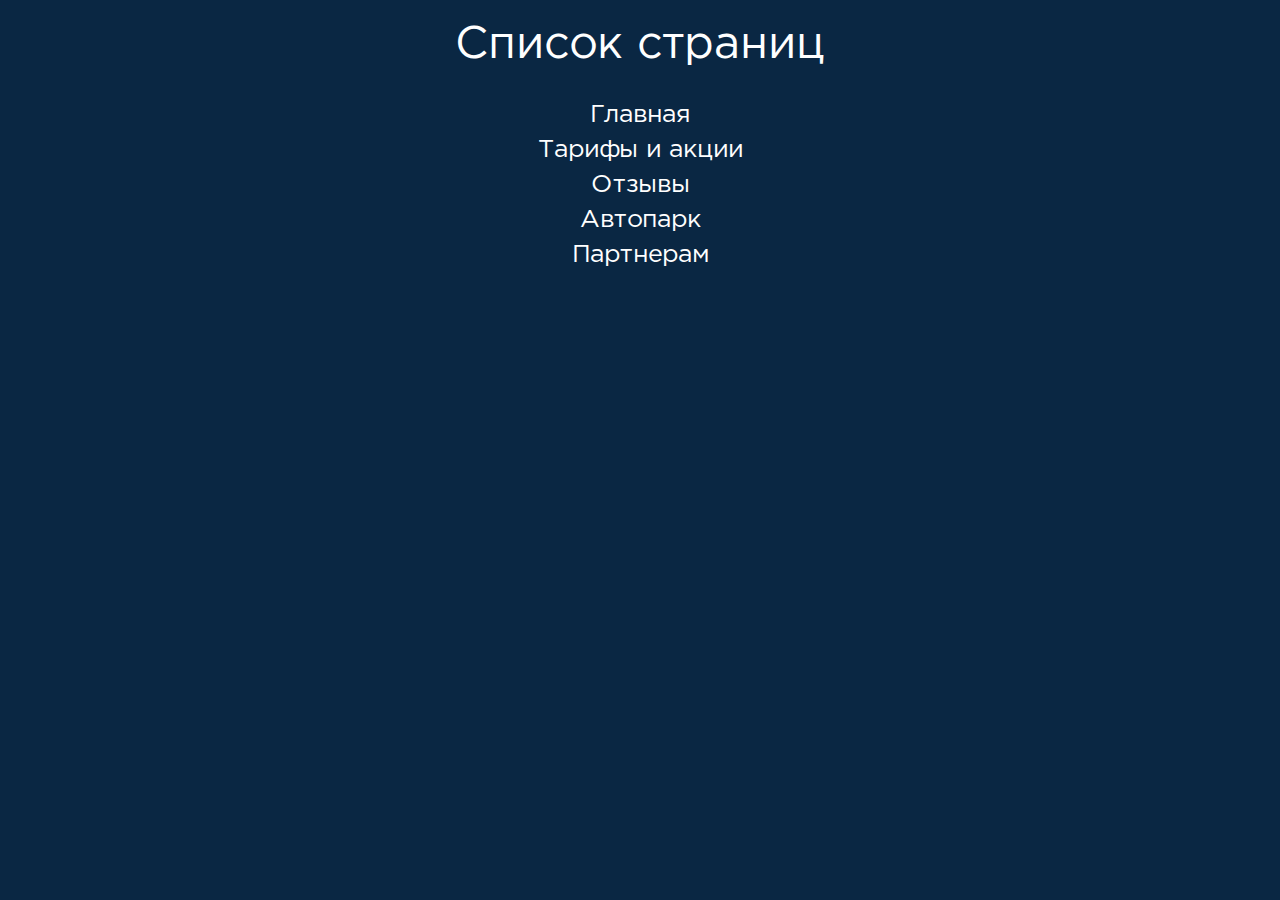
==== docs/index.html @ 55eb8a90 "files" ====
<!DOCTYPE html>
<html lang="ru">
	<head>
		<meta charset="utf-8">
		<meta http-equiv="X-UA-Compatible" content="IE=edge">
		<meta name="viewport" content="width=device-width, initial-scale=1, maximum-scale=1, user-scalable=no">
		<title>Медицинская перевозка №1</title>
		<link rel="apple-touch-icon" href="images/touch/apple-icon-57x57.png" sizes="57x57">
		<link rel="apple-touch-icon" href="images/touch/apple-icon-60x60.png" sizes="60x60">
		<link rel="apple-touch-icon" href="images/touch/apple-icon-72x72.png" sizes="72x72">
		<link rel="apple-touch-icon" href="images/touch/apple-icon-76x76.png" sizes="76x76">
		<link rel="apple-touch-icon" href="images/touch/apple-icon-114x114.png" sizes="114x114">
		<link rel="apple-touch-icon" href="images/touch/apple-icon-120x120.png" sizes="120x120">
		<link rel="apple-touch-icon" href="images/touch/apple-icon-144x144.png" sizes="144x144">
		<link rel="apple-touch-icon" href="images/touch/apple-icon-152x152.png" sizes="152x152">
		<link rel="apple-touch-icon" href="images/touch/apple-icon-180x180.png" sizes="180x180">
		<link rel="icon" href="favicon.ico">
		<link rel="icon" href="images/touch/favicon-16x16.png" sizes="16x16">
		<link rel="icon" href="images/touch/favicon-32x32.png" sizes="32x32">
		<link rel="icon" href="images/touch/favicon-96x96.png" sizes="96x96">
		<link rel="icon" href="images/touch/android-icon-192x192.png" sizes="196x196">
		<link rel="manifest" href="images/touch/manifest.json">
		<link rel="stylesheet" href="css/main.css?v=1594563997694">
	</head>
	<body>
		<div class="list-index">
			<h1 align="center">Список страниц</h1>
			<ul class="list__page">
				<li><a target="_blank" href="home.html" title="Главная">Главная</a></li>
				<li><a target="_blank" href="tarif.html" title="Тарифы и акции">Тарифы и акции</a></li>
				<li><a target="_blank" href="reviews.html" title="Отзывы">Отзывы</a></li>
				<li><a target="_blank" href="car-park.html" title="Автопарк">Автопарк</a></li>
				<li><a target="_blank" href="partners.html" title="Партнерам">Партнерам</a></li>
			</ul>
		</div>
		<script src="js/vendor.js?v=1594563997694"></script>
		<script src="js/main.js?v=1594563997694"></script>
	</body>
</html>
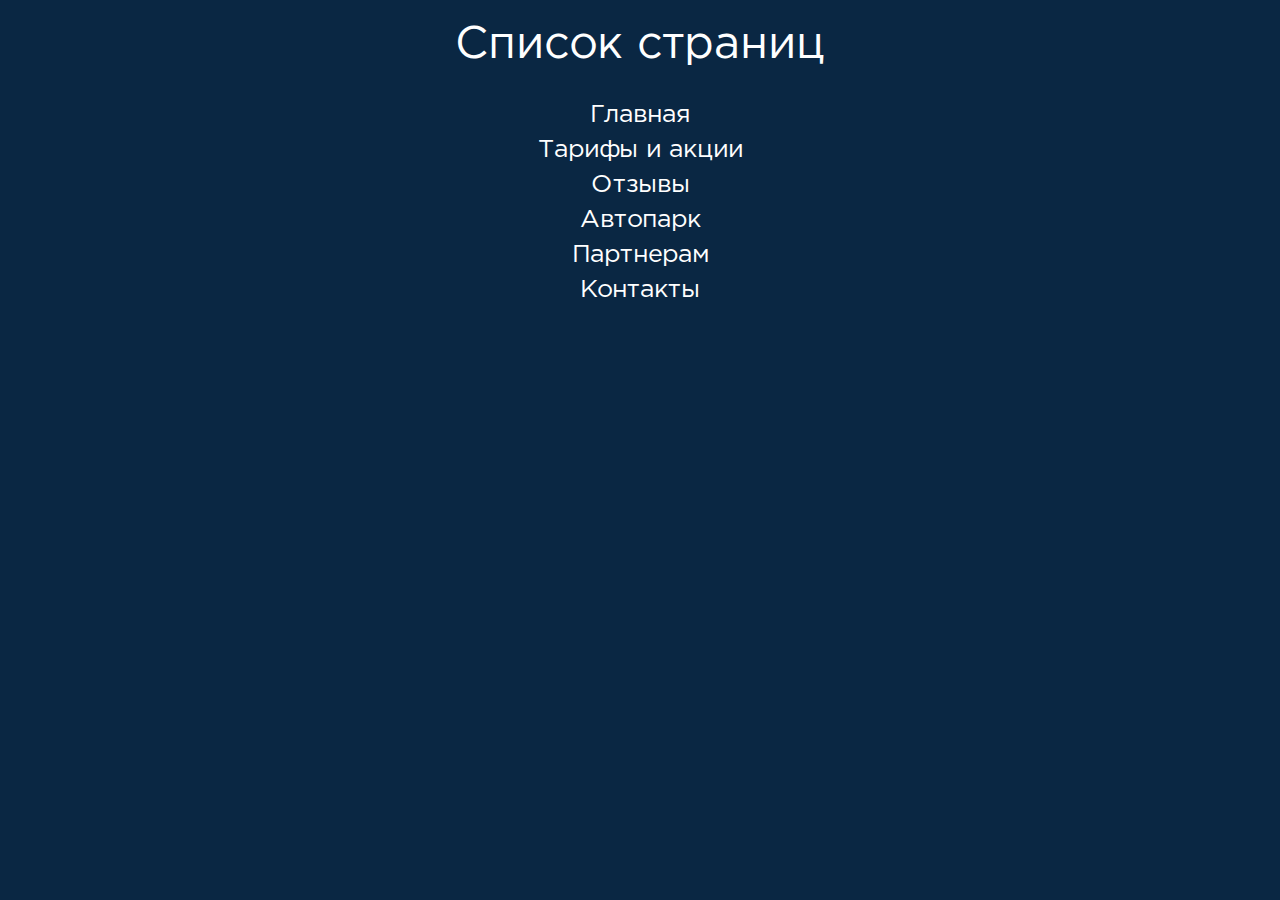
==== commit 8d1f4743: "html" ====
--- a/docs/index.html
+++ b/docs/index.html
@@ -20,7 +20,7 @@
 		<link rel="icon" href="images/touch/favicon-96x96.png" sizes="96x96">
 		<link rel="icon" href="images/touch/android-icon-192x192.png" sizes="196x196">
 		<link rel="manifest" href="images/touch/manifest.json">
-		<link rel="stylesheet" href="css/main.css?v=1594563997694">
+		<link rel="stylesheet" href="css/main.css?v=1594976942669">
 	</head>
 	<body>
 		<div class="list-index">
@@ -31,9 +31,10 @@
 				<li><a target="_blank" href="reviews.html" title="Отзывы">Отзывы</a></li>
 				<li><a target="_blank" href="car-park.html" title="Автопарк">Автопарк</a></li>
 				<li><a target="_blank" href="partners.html" title="Партнерам">Партнерам</a></li>
+				<li><a target="_blank" href="contacts.html" title="Контакты">Контакты</a></li>
 			</ul>
 		</div>
-		<script src="js/vendor.js?v=1594563997694"></script>
-		<script src="js/main.js?v=1594563997694"></script>
+		<script src="js/vendor.js?v=1594976942670"></script>
+		<script src="js/main.js?v=1594976942670"></script>
 	</body>
 </html>--- a/docs/css/main.css
+++ b/docs/css/main.css
@@ -12830,12 +12830,12 @@
     .rb-drop li:first-child {
       border-top: 0; }
 
-.before, .rb-slct::before, .btn-red::before, .btn-red::after, .btn-prev-utp::before, .btn-next-utp::before, .included-cost-box::before, .message-box::before, .review-box::before, .breadcrumb-nav li::before, .label-checkbox::before, .label-checkbox::after {
+.before, .rb-slct::before, .btn-red::before, .btn-red::after, .btn-prev-utp::before, .btn-next-utp::before, .included-cost-box::before, .message-box::before, .review-box::before, .breadcrumb-nav li::before, .label-checkbox::before, .label-checkbox::after, .baloon-phone li a::before, .baloon-email li a::before, .baloon-adress li::before {
   content: "";
   display: block;
   position: absolute; }
 
-.d-block, .rb-select, header, .wrapper, .content-page, .screen-one, .slider-utp, .utp-slide-img, .about-home, .about-home-content, .about-home-video-cover, .equipment-home, .included-cost-home, .included-cost-box, .gallery-home, .cupon-home, .cupon-content, .reviews-home, .triger-home, .triger-box, .medical-transportation-home, .medical-transportation-content, footer, .breadcrumb-container, .tarif-container, .tarif-list, .tarif-calc-container, .calc-box, #map1, .reviews-container, .reviews-video-container, .reviews-book-container, .book-review-content, .book-review-img, .triger-car-container, .triger-car-box, .triger-car-img, .triger-car-title, .partner-container {
+.d-block, .rb-select, header, .wrapper, .content-page, .screen-one, .slider-utp, .utp-slide-img, .about-home, .about-home-content, .about-home-video-cover, .equipment-home, .included-cost-home, .included-cost-box, .gallery-home, .cupon-home, .cupon-content, .reviews-home, .triger-home, .triger-box, .medical-transportation-home, .medical-transportation-content, footer, .breadcrumb-container, .tarif-container, .tarif-list, .tarif-calc-container, .calc-box, #map1, .reviews-container, .reviews-video-container, .reviews-book-container, .book-review-content, .book-review-img, .triger-car-container, .triger-car-box, .triger-car-img, .triger-car-title, .partner-container, .map-container {
   display: block;
   float: left;
   width: 100%; }
@@ -15485,6 +15485,124 @@
     white-space: nowrap; }
 
 /*END partners */
+/*START контакты */
+.map-contacts {
+  height: 1000px;
+  float: left;
+  width: 100%; }
+
+.baloon-content {
+  width: 265px;
+  display: block;
+  margin: 0 auto;
+  overflow: hidden; }
+
+.baloon-title {
+  line-height: 30px;
+  padding-left: 30px;
+  display: block;
+  float: left;
+  width: 100%;
+  margin-bottom: 12px; }
+
+.baloon-sub-title {
+  display: block;
+  float: left;
+  width: 100%;
+  padding-left: 30px;
+  color: #6a747a;
+  white-space: nowrap;
+  font: 15px/15px "GothamPro", sans-serif;
+  margin-bottom: 5px; }
+
+.baloon-phone {
+  display: block;
+  float: left;
+  width: 100%;
+  margin-bottom: 20px; }
+  .baloon-phone li {
+    display: block;
+    float: left;
+    width: 100%;
+    margin-bottom: 4px; }
+    .baloon-phone li:last-child {
+      margin-bottom: 0; }
+    .baloon-phone li a {
+      text-decoration: none !important;
+      padding-left: 30px;
+      position: relative;
+      display: block;
+      color: #325065;
+      font: 22px/22px "GothamPro", sans-serif;
+      white-space: nowrap; }
+      .baloon-phone li a::before {
+        left: 0;
+        top: 0;
+        width: 11px;
+        height: 17px;
+        background: url("../images/sprites/svg/icon-phone.svg") no-repeat; }
+
+.baloon-email {
+  display: block;
+  float: left;
+  width: 100%;
+  margin-top: 6px;
+  margin-bottom: 17px; }
+  .baloon-email li {
+    display: block;
+    float: left;
+    width: 100%;
+    margin-bottom: 4px; }
+    .baloon-email li:last-child {
+      margin-bottom: 0; }
+    .baloon-email li a {
+      text-decoration: underline;
+      padding-left: 30px;
+      position: relative;
+      display: block;
+      color: #be3d46;
+      font: 15px/15px "GothamPro", sans-serif;
+      white-space: nowrap; }
+      .baloon-email li a::before {
+        left: 0;
+        top: 1px;
+        width: 15px;
+        height: 12px;
+        background: url("../images/sprites/svg/icon-email.svg") no-repeat; }
+
+.baloon-adress {
+  display: block;
+  float: left;
+  width: 100%; }
+  .baloon-adress li {
+    display: block;
+    float: left;
+    width: 100%;
+    position: relative;
+    color: #325065;
+    font: 15px/18px "GothamPro", sans-serif;
+    padding-left: 30px; }
+    .baloon-adress li::before {
+      left: 2px;
+      top: 1px;
+      width: 11.2px;
+      height: 15.2px;
+      background: url("../images/sprites/svg/icon-adress.svg") no-repeat; }
+
+.baloon-wrap .si-content-wrapper {
+  padding-top: 104px;
+  padding-bottom: 102px;
+  padding-left: 0;
+  padding-right: 0;
+  width: 472px; }
+
+.baloon-wrap .si-pointer-top {
+  display: none !important; }
+
+.baloon-wrap .si-content {
+  max-width: 100% !important; }
+
+/*END контакты */
 .is-device-mobile .btn-red:active, .is-device-tablet .btn-red:active {
   -webkit-box-shadow: 0 11px 40px 0 rgba(179, 103, 108, 0.3), inset 0 -3px 0 0 rgba(0, 0, 0, 0.25);
      -moz-box-shadow: 0 11px 40px 0 rgba(179, 103, 108, 0.3), inset 0 -3px 0 0 rgba(0, 0, 0, 0.25);
@@ -16161,7 +16279,57 @@
   .partner-container .page-title {
     margin-bottom: 20px; }
   .medical-transportation-content p br {
-    display: none; } }
+    display: none; }
+  .baloon-wrap {
+    margin-left: 0 !important; }
+    .baloon-wrap .si-content-wrapper {
+      padding-top: 32px;
+      padding-bottom: 32px;
+      padding-left: 0;
+      padding-right: 0;
+      width: 320px;
+      -webkit-border-radius: 160px !important;
+         -moz-border-radius: 160px !important;
+              border-radius: 160px !important; }
+    .baloon-wrap .si-pointer-top {
+      display: none !important; }
+    .baloon-wrap .si-content {
+      max-width: 100% !important; }
+  .baloon-phone li a, .baloon-email li a, .baloon-adress li {
+    font-size: 12px; }
+  .baloon-sub-title {
+    font-size: 14px;
+    padding-left: 20px; }
+  .baloon-phone {
+    margin-bottom: 5px; }
+  .baloon-email {
+    margin-bottom: 10px; }
+  .baloon-phone li a {
+    padding-left: 20px; }
+  .baloon-phone li a::before {
+    width: 9px;
+    height: 15px;
+    top: 3px;
+    -webkit-background-size: cover;
+       -moz-background-size: cover;
+            background-size: cover; }
+  .baloon-title {
+    padding-left: 20px; }
+  .baloon-email li a {
+    padding-left: 20px; }
+  .baloon-email li a::before {
+    width: 13px;
+    height: 10px;
+    top: 3px;
+    -webkit-background-size: cover;
+       -moz-background-size: cover;
+            background-size: cover; }
+  .baloon-adress li {
+    padding-left: 20px; }
+  .baloon-content {
+    width: 200px; }
+  .baloon-title {
+    margin-bottom: 8px; } }
 
 /* END 767px */
 /* START 479px */
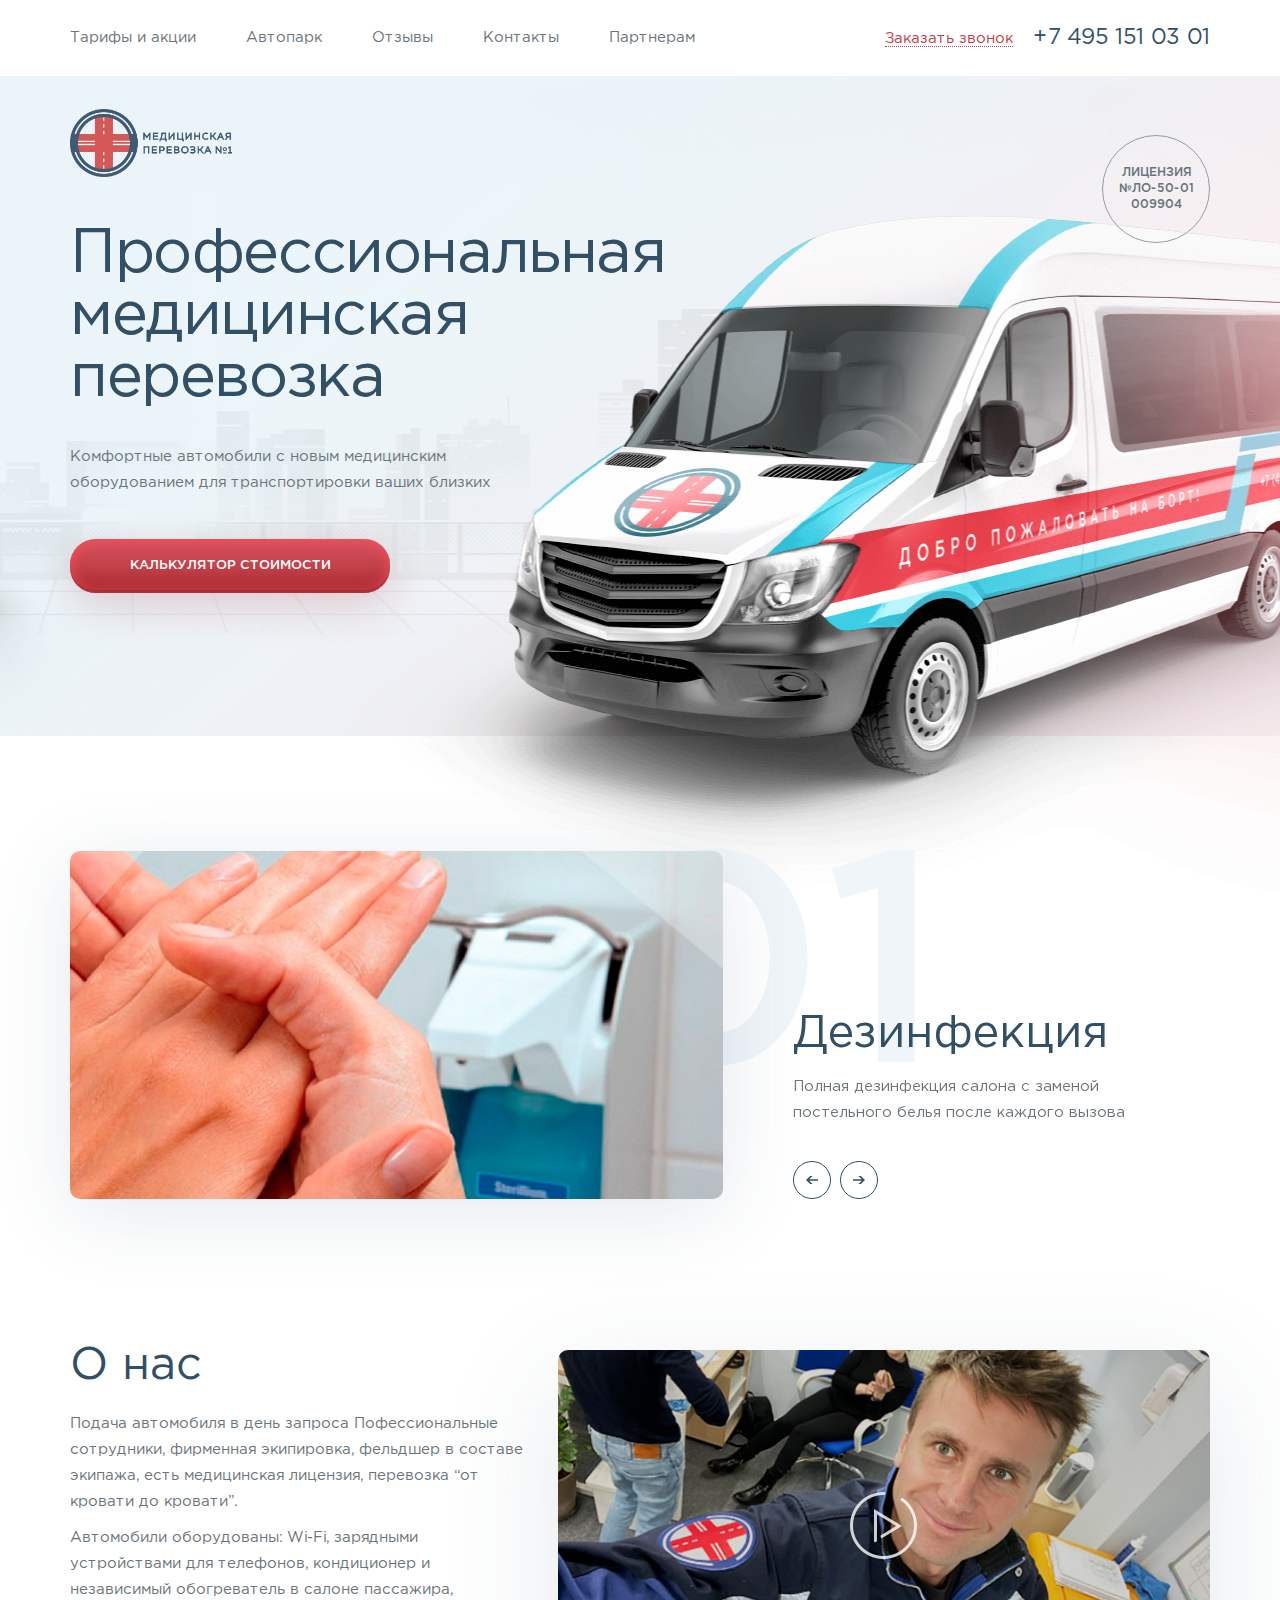
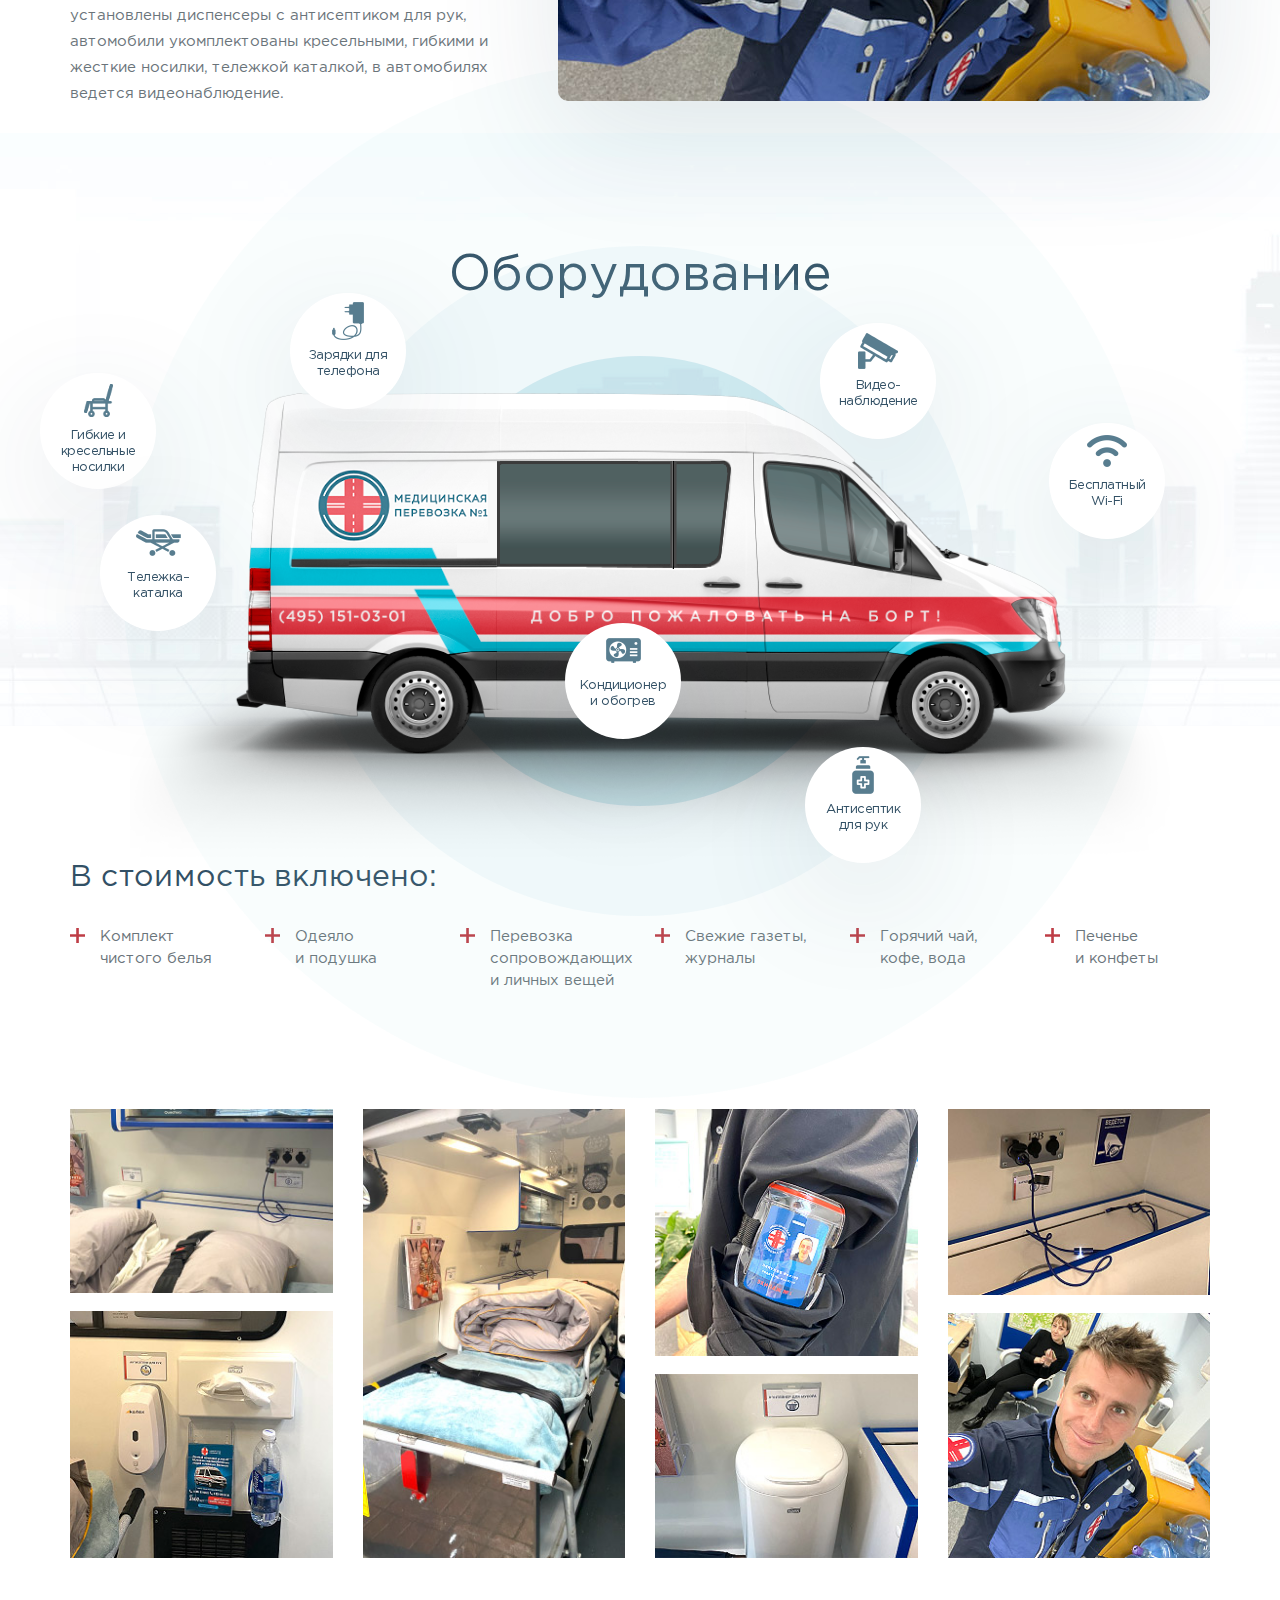
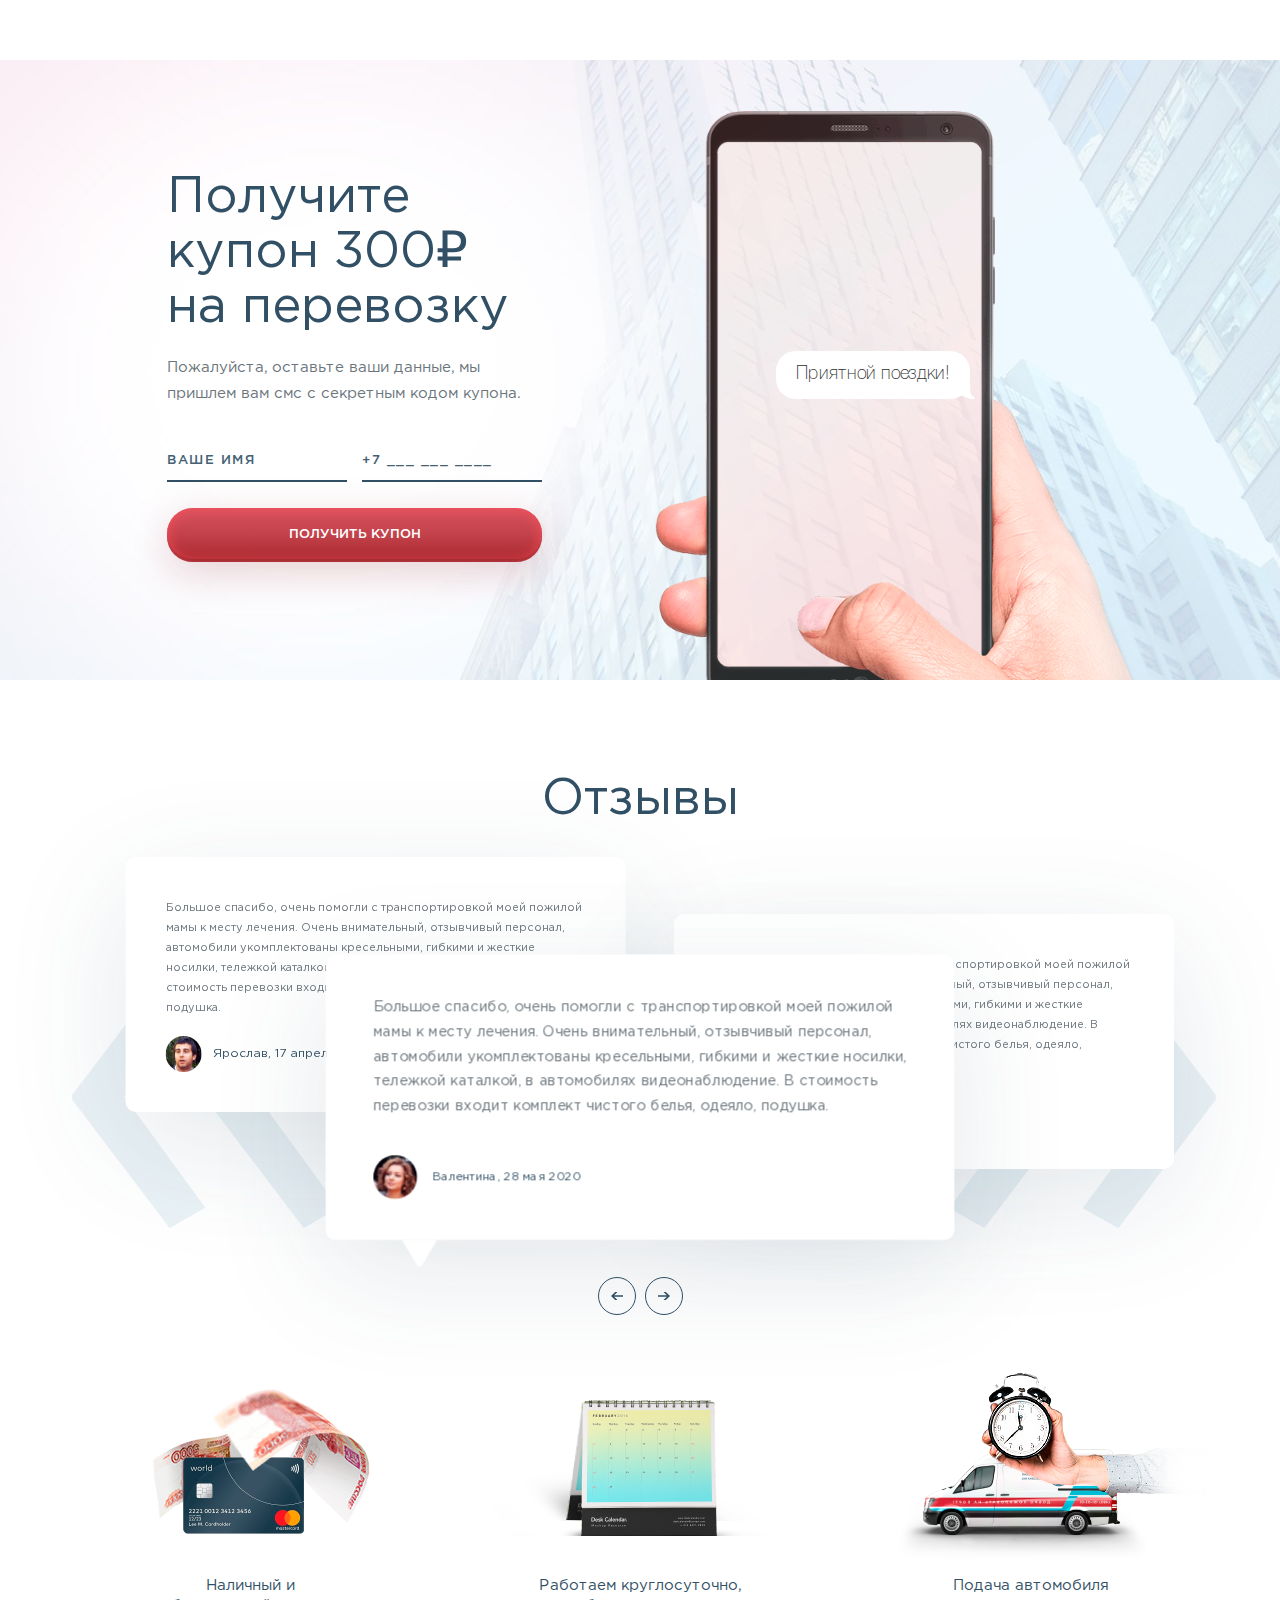
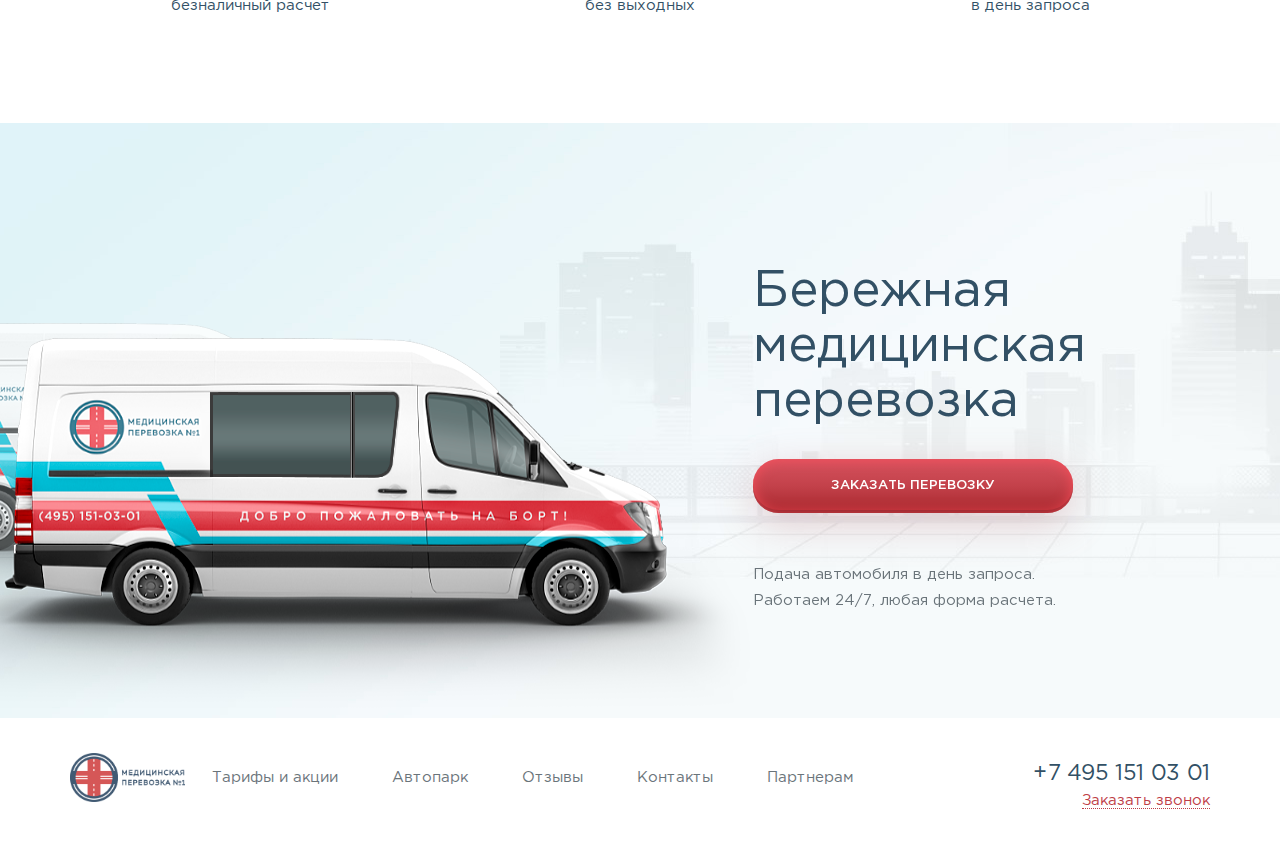
==== commit 2dc4b0e6: "files" ====
--- a/docs/index.html
+++ b/docs/index.html
@@ -20,21 +20,516 @@
 		<link rel="icon" href="images/touch/favicon-96x96.png" sizes="96x96">
 		<link rel="icon" href="images/touch/android-icon-192x192.png" sizes="196x196">
 		<link rel="manifest" href="images/touch/manifest.json">
-		<link rel="stylesheet" href="css/main.css?v=1594976942669">
+		<link rel="stylesheet" href="css/main.css?v=1598191814211">
 	</head>
 	<body>
-		<div class="list-index">
-			<h1 align="center">Список страниц</h1>
-			<ul class="list__page">
-				<li><a target="_blank" href="home.html" title="Главная">Главная</a></li>
-				<li><a target="_blank" href="tarif.html" title="Тарифы и акции">Тарифы и акции</a></li>
-				<li><a target="_blank" href="reviews.html" title="Отзывы">Отзывы</a></li>
-				<li><a target="_blank" href="car-park.html" title="Автопарк">Автопарк</a></li>
-				<li><a target="_blank" href="partners.html" title="Партнерам">Партнерам</a></li>
-				<li><a target="_blank" href="contacts.html" title="Контакты">Контакты</a></li>
-			</ul>
-		</div>
-		<script src="js/vendor.js?v=1594976942670"></script>
-		<script src="js/main.js?v=1594976942670"></script>
+		<header>
+			<div class="container">
+				<div class="row">
+					<div class="xs-visible">
+						<div class="navbar-toggle navbar-toggle-js"><i></i><i></i><i></i></div>
+					</div>
+					<div class="col-lg-8 col-sm-8 header-navbar">
+						<div class="btn-close-nav nav-close-js xs-visible"><i></i><i></i></div>
+						<nav class="uk-navbar-container main-nav">
+							<div class="uk-navbar-left">
+								<ul class="uk-navbar-nav">
+									<li><a href="tarif.html"> <span>Тарифы и акции</span></a></li>
+									<li><a href="car-park.html"> <span>Автопарк</span></a></li>
+									<li><a href="reviews.html"> <span>Отзывы</span></a></li>
+									<li><a href="contacts.html"> <span>Контакты</span></a></li>
+									<li><a href="partners.html"> <span>Партнерам</span></a></li>
+								</ul>
+							</div><span class="head-right-call xs-visible"><a class="btn-request-call" href="#" uk-toggle="target: #modal-call-back">Заказать звонок</a></span>
+						</nav>
+					</div>
+					<div class="col-lg-4 col-sm-4 col-xs-8 header-col-right">
+						<div class="uk-flex-inline uk-flex-right head-right-box"><span class="head-right-call xs-hidden"><a class="btn-request-call" href="#" uk-toggle="target: #modal-call-back">Заказать звонок</a></span><a class="head-link-phone" href="tel:+74951510301">+7 495 151 03 01</a></div>
+					</div>
+				</div>
+			</div>
+		</header>
+		<div class="wrapper">
+			<section class="content-page">
+				<div class="screen-one">
+					<div class="container">
+						<div class="row">
+							<div class="col-lg-7 col-sm-8 col-xs-12">
+								<div class="screen-one-content">
+									<div class="logo"><a href="index.html"><img class="img-responsive" src="images/logo.png" alt="logo"></a></div>
+									<div class="clear"></div>
+									<h1 class="title-screen-one">Профессиональная медицинская перевозка</h1>
+									<p>Комфортные автомобили с новым медицинским <br> оборудованием для транспортировки ваших близких</p>
+									<div class="clear"></div><a class="btn btn-red w-320" href="tarif.html#calc"><span>калькулятор стоимости</span></a>
+								</div>
+							</div>
+							<div class="col-lg-5 col-sm-4 license-col">
+								<div class="license-box"> <span>Лицензия №ЛО-50-01 009904</span></div>
+							</div>
+						</div>
+					</div>
+				</div>
+				<div class="slider-utp">
+					<div class="uk-position-relative uk-visible-toggle uk-light" tabindex="-1" uk-slideshow="max-height: 510">
+						<ul class="uk-slideshow-items">
+							<li>
+								<div class="container container-utp">
+									<div class="row">
+										<div class="col-lg-7 col-sm-6 col-xs-12">
+											<div class="utp-slide-img"><img class="img-responsive" src="images/utp/utp1.jpg" alt="#"></div>
+										</div>
+										<div class="col-lg-5 col-sm-6 col-xs-12">
+											<div class="utp-slide-content">
+												<div class="utp-slide-num">01</div>
+												<div class="utp-slide-title">Дезинфекция</div>
+												<p>Полная дезинфекция салона с заменой <br> постельного белья после каждого вызова</p><a class="uk-position-center-left btn-prev-utp" href="#" uk-slidenav-previous="" uk-slideshow-item="previous"></a><a class="uk-position-center-right btn-next-utp" href="#" uk-slidenav-next="" uk-slideshow-item="next"></a>
+											</div>
+										</div>
+									</div>
+								</div>
+							</li>
+							<li>
+								<div class="container container-utp">
+									<div class="row">
+										<div class="col-lg-7 col-sm-6 col-xs-12">
+											<div class="utp-slide-img"><img class="img-responsive" src="images/utp/utp2.jpg" alt="#"></div>
+										</div>
+										<div class="col-lg-5 col-sm-6 col-xs-12">
+											<div class="utp-slide-content">
+												<div class="utp-slide-num">02</div>
+												<div class="utp-slide-title">Новые авто</div>
+												<p>Новые комфортные автомобили от <br> крупнейшего европейского производителя</p><a class="uk-position-center-left btn-prev-utp" href="#" uk-slidenav-previous="" uk-slideshow-item="previous"></a><a class="uk-position-center-right btn-next-utp" href="#" uk-slidenav-next="" uk-slideshow-item="next"></a>
+											</div>
+										</div>
+									</div>
+								</div>
+							</li>
+							<li>
+								<div class="container container-utp">
+									<div class="row">
+										<div class="col-lg-7 col-sm-6 col-xs-12">
+											<div class="utp-slide-img"><img class="img-responsive" src="images/utp/utp3.jpg" alt="#"></div>
+										</div>
+										<div class="col-lg-5 col-sm-6 col-xs-12">
+											<div class="utp-slide-content">
+												<div class="utp-slide-num">03</div>
+												<div class="utp-slide-title">Фельдшер</div>
+												<p>Команда профессионалов с фельдшером <br>	в составе экипажа</p><a class="uk-position-center-left btn-prev-utp" href="#" uk-slidenav-previous="" uk-slideshow-item="previous"></a><a class="uk-position-center-right btn-next-utp" href="#" uk-slidenav-next="" uk-slideshow-item="next"></a>
+											</div>
+										</div>
+									</div>
+								</div>
+							</li>
+							<li>
+								<div class="container container-utp">
+									<div class="row">
+										<div class="col-lg-7 col-sm-6 col-xs-12">
+											<div class="utp-slide-img"><img class="img-responsive" src="images/utp/utp4.jpg" alt="#"></div>
+										</div>
+										<div class="col-lg-5 col-sm-6 col-xs-12">
+											<div class="utp-slide-content">
+												<div class="utp-slide-num">04</div>
+												<div class="utp-slide-title">Спецтранспорт</div>
+												<p>Все автомобили зарегистрированы в ГИБДД как спецтранспорт и соответствуют всем требованиям безопасности</p><a class="uk-position-center-left btn-prev-utp" href="#" uk-slidenav-previous="" uk-slideshow-item="previous"></a><a class="uk-position-center-right btn-next-utp" href="#" uk-slidenav-next="" uk-slideshow-item="next"></a>
+											</div>
+										</div>
+									</div>
+								</div>
+							</li>
+						</ul>
+					</div>
+				</div>
+				<div class="clear"></div>
+				<div class="about-home">
+					<div class="container">
+						<div class="row">
+							<div class="col-lg-5 col-xs-12">
+								<div class="about-home-content">
+									<div class="h1">О нас</div>
+									<p>Подача автомобиля в день запроса Пофессиональные сотрудники, фирменная экипировка, фельдшер в составе экипажа, есть медицинская лицензия, перевозка “от кровати до кровати”.</p>
+									<p>Автомобили оборудованы: Wi-Fi, зарядными устройствами для телефонов, кондиционер и независимый обогреватель в салоне пассажира, установлены диспенсеры с антисептиком для рук, автомобили укомплектованы кресельными, гибкими и жесткие носилки, тележкой каталкой, в автомобилях ведется видеонаблюдение.</p>
+								</div>
+							</div>
+							<div class="col-lg-7 col-xs-12">
+								<div class="about-home-video">
+									<div class="about-home-video-cover"><img class="img-responsive video-cover" src="images/video-cover.jpg" alt="#"><a class="video-link btn-video-play" href="#" data-videoId="c2pz2mlSfXA"></a></div>
+								</div>
+							</div>
+						</div>
+					</div>
+				</div>
+				<div class="clear"></div>
+				<div class="equipment-home">
+					<div class="container">
+						<div class="row">
+							<div class="col-xs-12">
+								<div class="equipment-content">
+									<div class="equipment-loader">
+										<div class="circle"></div>
+										<div class="circle"></div>
+										<div class="circle"></div>
+									</div>
+									<div class="h1 text-center">Оборудование</div>
+									<div class="equipment-img"><img src="images/car.png" alt="#"></div>
+									<div id="scene">
+										<div class="equipment-box eq1 paralax-box" data-depth="0.2"><span class="eq-img"><img src="images/sprites/png/icon-eq1.png" alt="#"></span><span class="eq-text">Гибкие и кресельные носилки</span></div>
+										<div class="equipment-box eq2 paralax-box" data-depth="0.3" data-scalar-y="35"><span class="eq-img"><img src="images/sprites/png/icon-eq2.png" alt="#"></span><span class="eq-text"> Тележка– <br> каталка</span></div>
+										<div class="equipment-box eq3 paralax-box" data-depth="0.4"><span class="eq-img"><img src="images/sprites/png/icon-eq3.png" alt="#"></span><span class="eq-text">Зарядки для телефона</span></div>
+										<div class="equipment-box eq4 paralax-box" data-depth="0.5"><span class="eq-img"><img src="images/sprites/png/icon-eq4.png" alt="#"></span><span class="eq-text">Кондиционер <br> и обогрев</span></div>
+										<div class="equipment-box eq5 paralax-box" data-depth="0.6"><span class="eq-img"><img src="images/sprites/png/icon-eq5.png" alt="#"></span><span class="eq-text">Видео-<br> наблюдение</span></div>
+										<div class="equipment-box eq6 paralax-box" data-depth="0.7"><span class="eq-img"><img src="images/sprites/png/icon-eq6.png" alt="#"></span><span class="eq-text">Антисептик <br> для рук</span></div>
+										<div class="equipment-box eq7 paralax-box" data-depth="0.8"><span class="eq-img"><img src="images/sprites/png/icon-eq7.png" alt="#"></span><span class="eq-text">Бесплатный <br> Wi-Fi</span></div>
+									</div>
+								</div>
+							</div>
+						</div>
+					</div>
+				</div>
+				<div class="clear"></div>
+				<div class="included-cost-home">
+					<div class="container">
+						<div class="row">
+							<div class="col-xs-12">
+								<h2>В стоимость включено:</h2>
+							</div>
+							<div class="col-lg-2 col-sm-4 col-xs-12">
+								<div class="included-cost-box">Комплект чистого белья</div>
+							</div>
+							<div class="col-lg-2 col-sm-4 col-xs-12">
+								<div class="included-cost-box">Одеяло <br> и подушка</div>
+							</div>
+							<div class="col-lg-2 col-sm-4 col-xs-12">
+								<div class="included-cost-box">Перевозка сопровождающих и личных вещей</div>
+							</div>
+							<div class="col-lg-2 col-sm-4 col-xs-12">
+								<div class="included-cost-box">Свежие газеты, журналы</div>
+							</div>
+							<div class="col-lg-2 col-sm-4 col-xs-12">
+								<div class="included-cost-box">Горячий чай, кофе, вода</div>
+							</div>
+							<div class="col-lg-2 col-sm-4 col-xs-12">
+								<div class="included-cost-box">Печенье <br> и конфеты</div>
+							</div>
+						</div>
+					</div>
+				</div>
+				<div class="clear"></div>
+				<div class="gallery-home">
+					<div class="container">
+						<div class="row d-flex flex-wrap" uk-lightbox="animation: scale">
+							<div class="d-flex col-sm-3 col-xs-6">
+								<div class="row d-flex flex-wrap">
+									<div class="col-xs-12 d-flex"><a class="d-flex gallery-link" href="images/gallery/img1.jpg"><img src="images/gallery/img1.jpg" alt="#"></a></div>
+									<div class="col-xs-12 d-flex"><a class="d-flex gallery-link" href="images/gallery/img2.jpg"><img src="images/gallery/img2.jpg" alt="#"></a></div>
+								</div>
+							</div>
+							<div class="d-flex col-sm-3 col-xs-6"><a class="d-flex gallery-link" href="images/gallery/img3.jpg"><img src="images/gallery/img3.jpg" alt="#"></a></div>
+							<div class="d-flex col-sm-3 col-xs-6">
+								<div class="row d-flex flex-wrap">
+									<div class="col-xs-12 d-flex"><a class="d-flex gallery-link" href="images/gallery/img4.jpg"><img src="images/gallery/img4.jpg" alt="#"></a></div>
+									<div class="col-xs-12 d-flex"><a class="d-flex gallery-link" href="images/gallery/img5.jpg"><img src="images/gallery/img5.jpg" alt="#"></a></div>
+								</div>
+							</div>
+							<div class="d-flex col-sm-3 col-xs-6">
+								<div class="row d-flex flex-wrap">
+									<div class="col-xs-12 d-flex"><a class="d-flex gallery-link" href="images/gallery/img6.jpg"><img src="images/gallery/img6.jpg" alt="#"></a></div>
+									<div class="col-xs-12 d-flex"><a class="d-flex gallery-link" href="images/gallery/img7.jpg"><img src="images/gallery/img7.jpg" alt="#"></a></div>
+								</div>
+							</div>
+						</div>
+					</div>
+				</div>
+				<div class="clear"></div>
+				<div class="cupon-home">
+					<div class="container">
+						<div class="row">
+							<div class="col-sm-6 col-xs-12">
+								<div class="cupon-content">
+									<div class="h1">Получите купон 300&#8381; <br> на перевозку</div>
+									<p>Пожалуйста, оставьте ваши данные, мы пришлем вам смс с секретным кодом купона.</p>
+									<form class="uk-grid-small cupon-form" action="#" method="post" uk-grid="">
+										<div class="uk-width-1-2@s">
+											<input class="uk-input" type="text" placeholder="ваше имя">
+										</div>
+										<div class="uk-width-1-2@s">
+											<input class="uk-input" type="tel" placeholder="+7 ___ ___ ____">
+										</div>
+										<div class="uk-width-1-1">
+											<button class="btn btn-red" type="submit"><span>получить купон</span></button>
+										</div>
+									</form>
+								</div>
+							</div>
+							<div class="col-sm-6 xs-hidden">
+								<div class="cupon-phone" uk-scrollspy="cls: uk-animation-slide-bottom; target: .message-box; delay: 300; repeat: true">
+									<div class="message-box mesg1"><span class="message-txt">Ваш купон на скидку<br> 300 руб на медицинскую<br> перевозку: 12345-00</span></div>
+									<div class="clear"></div>
+									<div class="message-box mesg2"><span class="message-txt">Приятной поездки!</span></div>
+								</div>
+							</div>
+						</div>
+					</div>
+				</div>
+				<div class="clear"></div>
+				<div class="reviews-home">
+					<div class="container">
+						<div class="row">
+							<div class="col-lg-12">
+								<div class="h1 text-center">Отзывы</div>
+							</div>
+							<div class="col-lg-12"> 
+								<div class="rev_slider">
+									<div class="rev_slide">
+										<div class="review-box">
+											<div class="review-box-text">
+												<p>Большое спасибо, очень помогли с транспортировкой моей пожилой мамы к месту лечения. Очень внимательный, отзывчивый персонал, автомобили укомплектованы кресельными, гибкими и жесткие носилки, тележкой каталкой, в автомобилях видеонаблюдение. В стоимость перевозки входит комплект чистого белья, одеяло, подушка.</p>
+											</div>
+											<div class="review-author">
+												<div class="review-user-pic"><img class="img-responsive" src="images/user1.jpg" alt="#"></div>
+												<div class="review-user-info">Валентина, 28 мая 2020</div>
+											</div>
+										</div>
+									</div>
+									<div class="rev_slide">
+										<div class="review-box">
+											<div class="review-box-text">
+												<p>Большое спасибо, очень помогли с транспортировкой моей пожилой мамы к месту лечения. Очень внимательный, отзывчивый персонал, автомобили укомплектованы кресельными, гибкими и жесткие носилки, тележкой каталкой, в автомобилях видеонаблюдение. В стоимость перевозки входит комплект чистого белья, одеяло, подушка.</p>
+											</div>
+											<div class="review-author">
+												<div class="review-user-pic"><img class="img-responsive" src="images/user2.jpg" alt="#"></div>
+												<div class="review-user-info">Ярослав, 17 апреля 2020</div>
+											</div>
+										</div>
+									</div>
+									<div class="rev_slide">
+										<div class="review-box">
+											<div class="review-box-text">
+												<p>Большое спасибо, очень помогли с транспортировкой моей пожилой мамы к месту лечения. Очень внимательный, отзывчивый персонал, автомобили укомплектованы кресельными, гибкими и жесткие носилки, тележкой каталкой, в автомобилях видеонаблюдение. В стоимость перевозки входит комплект чистого белья, одеяло, подушка.</p>
+											</div>
+											<div class="review-author">
+												<div class="review-user-pic"><img class="img-responsive" src="images/user1.jpg" alt="#"></div>
+												<div class="review-user-info">Валентина, 28 мая 2020</div>
+											</div>
+										</div>
+									</div>
+									<div class="rev_slide">
+										<div class="review-box">
+											<div class="review-box-text">
+												<p>Большое спасибо, очень помогли с транспортировкой моей пожилой мамы к месту лечения. Очень внимательный, отзывчивый персонал, автомобили укомплектованы кресельными, гибкими и жесткие носилки, тележкой каталкой, в автомобилях видеонаблюдение. В стоимость перевозки входит комплект чистого белья, одеяло, подушка.</p>
+											</div>
+											<div class="review-author">
+												<div class="review-user-pic"><img class="img-responsive" src="images/user2.jpg" alt="#"></div>
+												<div class="review-user-info">Ярослав, 17 апреля 2020</div>
+											</div>
+										</div>
+									</div>
+									<div class="rev_slide">
+										<div class="review-box">
+											<div class="review-box-text">
+												<p>Большое спасибо, очень помогли с транспортировкой моей пожилой мамы к месту лечения. Очень внимательный, отзывчивый персонал, автомобили укомплектованы кресельными, гибкими и жесткие носилки, тележкой каталкой, в автомобилях видеонаблюдение. В стоимость перевозки входит комплект чистого белья, одеяло, подушка.</p>
+											</div>
+											<div class="review-author">
+												<div class="review-user-pic"><img class="img-responsive" src="images/user1.jpg" alt="#"></div>
+												<div class="review-user-info">Валентина, 28 мая 2020</div>
+											</div>
+										</div>
+									</div>
+									<div class="rev_slide">
+										<div class="review-box">
+											<div class="review-box-text">
+												<p>Большое спасибо, очень помогли с транспортировкой моей пожилой мамы к месту лечения. Очень внимательный, отзывчивый персонал, автомобили укомплектованы кресельными, гибкими и жесткие носилки, тележкой каталкой, в автомобилях видеонаблюдение. В стоимость перевозки входит комплект чистого белья, одеяло, подушка.</p>
+											</div>
+											<div class="review-author">
+												<div class="review-user-pic"><img class="img-responsive" src="images/user2.jpg" alt="#"></div>
+												<div class="review-user-info">Ярослав, 17 апреля 2020</div>
+											</div>
+										</div>
+									</div>
+								</div>
+							</div>
+						</div>
+					</div>
+				</div>
+				<div class="clear"></div>
+				<div class="triger-home">
+					<div class="container">
+						<div class="row">
+							<div class="col-sm-4 col-xs-12">
+								<div class="triger-box triger1">
+									<div class="triger-img"><img src="images/triger-1.png" alt="#"></div>
+									<div class="triger-text">Наличный и<br> безналичный расчет</div>
+								</div>
+							</div>
+							<div class="col-sm-4 col-xs-12">
+								<div class="triger-box triger2">
+									<div class="triger-img"><img src="images/triger-2.png" alt="#"></div>
+									<div class="triger-text">Работаем круглосуточно,<br> без выходных</div>
+								</div>
+							</div>
+							<div class="col-sm-4 col-xs-12">
+								<div class="triger-box triger3">
+									<div class="triger-img"><img src="images/triger-3.png" alt="#"></div>
+									<div class="triger-text">Подача автомобиля<br> в день запроса</div>
+								</div>
+							</div>
+						</div>
+					</div>
+				</div>
+				<div class="clear"></div>
+				<div class="medical-transportation-home">
+					<div class="container">
+						<div class="row">
+							<div class="col-lg-7 col-sm-6 xs-hidden">
+								<div id="medicalScene">
+									<div class="medical-img1 paralax-box" data-depth="0.2">
+										<picture>
+											<source media="(max-width: 767px)" type="image/jpg" srcset="images/dote.png"><img src="images/medical-img1.png" alt="#">
+										</picture>
+									</div>
+									<div class="medical-img2 paralax-box" data-depth="0.3">
+										<picture>
+											<source media="(max-width: 767px)" type="image/jpg" srcset="images/dote.png">
+										</picture><img src="images/medical-img2.png" alt="#">
+									</div>
+								</div>
+							</div>
+							<div class="col-lg-5 col-sm-6 col-xs-12">
+								<div class="medical-transportation-content">
+									<div class="h1">Бережная <br> медицинская <br> перевозка</div>
+									<div class="clear"></div><a class="btn btn-red w-320" href="#" uk-toggle="target: #modal-order-transportation"><span>Заказать перевозку</span></a>
+									<div class="clear"></div>
+									<p>Подача автомобиля в день запроса. <br> Работаем 24/7, любая форма расчета.</p>
+								</div>
+							</div>
+						</div>
+					</div>
+				</div>
+			</section>
+			<footer>
+				<div class="container">
+					<div class="row">
+						<div class="col-lg-9 col-sm-8 col-xs-12">
+							<div class="footer-content">
+								<div class="f-logo"><a href="index.html"><img class="img-responsive" src="images/logo.png" alt="#"></a></div>
+								<ul class="f-nav">
+									<li><a href="tarif.html">Тарифы и акции</a></li>
+									<li><a href="car-park.html">Автопарк</a></li>
+									<li><a href="reviews.html">Отзывы</a></li>
+									<li><a href="contacts.html">Контакты</a></li>
+									<li><a href="partners.html">Партнерам</a></li>
+								</ul>
+							</div>
+						</div>
+						<div class="col-lg-3 col-sm-4 col-xs-12">
+							<div class="footer-right-box"><a class="head-link-phone" href="tel:+74951510301">+7 495 151 03 01</a>
+								<div class="clear"></div><span class="head-right-call"><a class="btn-request-call" href="#" uk-toggle="target: #modal-call-back">Заказать звонок</a></span>
+							</div>
+						</div>
+					</div>
+				</div>
+			</footer>
+		</div>
+		<div class="modal-template modal-template-style-one uk-modal" id="modal-call-back" uk-modal="">
+			<div class="uk-modal-dialog uk-modal-body uk-margin-auto-vertical">
+				<button class="uk-modal-close-outside" type="button" uk-close=""></button>
+				<h3 class="uk-modal-title">Обратный <br> звонок</h3>
+				<form class="uk-grid-small modal-form" action="#" method="post" uk-grid="">
+					<div class="uk-width-1-2@s">
+						<input class="uk-input" type="text" placeholder="ваше имя">
+					</div>
+					<div class="uk-width-1-2@s">
+						<input class="uk-input" type="tel" placeholder="+7 ___ ___ ____">
+					</div>
+					<div class="uk-width-1-1">
+						<button class="btn btn-red" type="submit"><span>жду звонка</span></button>
+					</div>
+				</form>
+			</div>
+		</div>
+		<div class="modal-template modal-template-style-one uk-modal" id="modal-order-transportation" uk-modal="">
+			<div class="uk-modal-dialog uk-modal-body uk-margin-auto-vertical">
+				<button class="uk-modal-close-outside" type="button" uk-close=""></button>
+				<h3 class="uk-modal-title">Заказать <br> перевозку</h3>
+				<form class="uk-grid-small modal-form" action="#" method="post" uk-grid="">
+					<div class="uk-width-1-2@s">
+						<input class="uk-input" type="text" placeholder="ваше имя">
+					</div>
+					<div class="uk-width-1-2@s">
+						<input class="uk-input" type="tel" placeholder="+7 ___ ___ ____">
+					</div>
+					<div class="uk-width-1-1">
+						<button class="btn btn-red" type="submit"><span>заказать перевозку</span></button>
+					</div>
+				</form>
+			</div>
+		</div>
+		<div class="modal-template modal-template-style-two uk-modal" id="modal-get-coupon" uk-modal="">
+			<div class="uk-modal-dialog uk-modal-body uk-margin-auto-vertical">
+				<button class="uk-modal-close-outside" type="button" uk-close=""></button>
+				<h3 class="uk-modal-title">Получить <br> купон</h3>
+				<form class="uk-grid-small modal-form" action="#" method="post" uk-grid="">
+					<div class="uk-width-1-2@s">
+						<input class="uk-input" type="text" placeholder="ваше имя">
+					</div>
+					<div class="uk-width-1-2@s">
+						<input class="uk-input" type="tel" placeholder="+7 ___ ___ ____">
+					</div>
+					<div class="uk-width-1-1">
+						<button class="btn btn-red" type="submit"><span>Отправить в виде смс</span></button>
+					</div>
+				</form>
+			</div>
+		</div>
+		<div class="modal-template modal-template-style-two uk-modal" id="modal-request-flyer" uk-modal="">
+			<div class="uk-modal-dialog uk-modal-body uk-margin-auto-vertical">
+				<button class="uk-modal-close-outside" type="button" uk-close=""></button>
+				<h3 class="uk-modal-title">Запросить <br> флаер</h3>
+				<form class="uk-grid-small modal-form" action="#" method="post" uk-grid="">
+					<div class="uk-width-1-2@s">
+						<input class="uk-input" type="text" placeholder="ваше имя">
+					</div>
+					<div class="uk-width-1-2@s">
+						<input class="uk-input" type="tel" placeholder="+7 ___ ___ ____">
+					</div>
+					<div class="uk-width-1-1">
+						<button class="btn btn-red" type="submit"><span>Отправить в виде смс</span></button>
+					</div>
+				</form>
+			</div>
+		</div>
+		<div class="modal-template modal-template-style-three uk-modal" id="modal-give-feedback" uk-modal="">
+			<div class="uk-modal-dialog uk-modal-body uk-margin-auto-vertical">
+				<button class="uk-modal-close-outside" type="button" uk-close=""></button>
+				<h3 class="uk-modal-title">Оставить отзыв</h3>
+				<form class="uk-grid-small modal-form" action="#" method="post" uk-grid="" enctype="multipart/form-data">
+					<div class="uk-width-1-2@s">
+						<input class="uk-input" type="text" placeholder="ваше имя">
+					</div>
+					<div class="uk-width-1-2@s">
+						<input class="uk-input" type="tel" placeholder="+7 ___ ___ ____">
+					</div>
+					<div class="uk-width-1-1">
+						<textarea class="uk-textarea" placeholder="что вам понравилось?"></textarea>
+					</div>
+					<div class="uk-width-1-1">
+						<input class="file-feedback js-inputfile" id="fileFeedback" type="file">
+						<label class="label-feedback" for="fileFeedback"><span>прикрепить рукописный отзыв</span></label>
+						<div class="file-feedback-name"></div>
+					</div>
+					<div class="uk-width-1-1">
+						<button class="btn btn-red" type="button" href="#modal-thank" uk-toggle=""><span>отправить отзыв</span></button>
+					</div>
+				</form>
+			</div>
+		</div>
+		<div class="modal-template modal-template-style-four uk-modal" id="modal-thank" uk-modal="">
+			<div class="uk-modal-dialog uk-modal-body uk-margin-auto-vertical">
+				<button class="uk-modal-close-outside" type="button" uk-close=""></button>
+				<h3 class="uk-modal-title">Спасибо!</h3>
+				<p>скоро свяжемся с вами</p>
+			</div>
+		</div>
+		<script src="js/vendor.js?v=1598191814211"></script>
+		<script src="js/main.js?v=1598191814211"></script>
 	</body>
 </html>--- a/docs/css/main.css
+++ b/docs/css/main.css
@@ -13298,6 +13298,9 @@
     text-align: center; }
 
 /* Start Home styles */
+.wrapper {
+  overflow: hidden; }
+
 .container {
   margin: 0 auto;
   width: 1140px;
@@ -13426,12 +13429,12 @@
     -webkit-box-shadow: inset 0 0 13px rgba(255, 79, 91, 0.86);
        -moz-box-shadow: inset 0 0 13px rgba(255, 79, 91, 0.86);
             box-shadow: inset 0 0 13px rgba(255, 79, 91, 0.86); }
-  .btn-red:active {
+  .btn-red:hover {
     background: #d11522;
     -webkit-box-shadow: 0 0 0 9px rgba(206, 36, 47, 0.34);
        -moz-box-shadow: 0 0 0 9px rgba(206, 36, 47, 0.34);
             box-shadow: 0 0 0 9px rgba(206, 36, 47, 0.34); }
-    .btn-red:active::before, .btn-red:active::after {
+    .btn-red:hover::before, .btn-red:hover::after {
       opacity: 1; }
   .btn-red::before {
     left: -9px;
@@ -13696,51 +13699,91 @@
       margin-top: 30px; } }
 
 @-webkit-keyframes animate-circle {
-  from {
-    -webkit-transform: scale(0);
-    transform: scale(0);
-    opacity: 1; }
+  0% {
+    -webkit-transform: scale(1);
+            transform: scale(1);
+    opacity: .4; }
   to {
-    -webkit-transform: scale(1);
-    transform: scale(1);
+    -webkit-transform: scale(2);
+            transform: scale(2);
     opacity: 0; } }
 
 @-moz-keyframes animate-circle {
-  from {
-    -webkit-transform: scale(0);
-    -moz-transform: scale(0);
-         transform: scale(0);
-    opacity: 1; }
-  to {
-    -webkit-transform: scale(1);
+  0% {
     -moz-transform: scale(1);
          transform: scale(1);
+    opacity: .4; }
+  to {
+    -moz-transform: scale(2);
+         transform: scale(2);
     opacity: 0; } }
 
 @-o-keyframes animate-circle {
-  from {
-    -webkit-transform: scale(0);
-    -o-transform: scale(0);
-       transform: scale(0);
-    opacity: 1; }
-  to {
-    -webkit-transform: scale(1);
+  0% {
     -o-transform: scale(1);
        transform: scale(1);
+    opacity: .4; }
+  to {
+    -o-transform: scale(2);
+       transform: scale(2);
     opacity: 0; } }
 
 @keyframes animate-circle {
-  from {
-    -webkit-transform: scale(0);
-    -moz-transform: scale(0);
-      -o-transform: scale(0);
-         transform: scale(0);
-    opacity: 1; }
+  0% {
+    -webkit-transform: scale(1);
+       -moz-transform: scale(1);
+         -o-transform: scale(1);
+            transform: scale(1);
+    opacity: .4; }
   to {
+    -webkit-transform: scale(2);
+       -moz-transform: scale(2);
+         -o-transform: scale(2);
+            transform: scale(2);
+    opacity: 0; } }
+
+@-webkit-keyframes animate-circle-1 {
+  0% {
     -webkit-transform: scale(1);
+            transform: scale(1);
+    opacity: .5; }
+  to {
+    -webkit-transform: scale(3);
+            transform: scale(3);
+    opacity: 0; } }
+
+@-moz-keyframes animate-circle-1 {
+  0% {
     -moz-transform: scale(1);
-      -o-transform: scale(1);
          transform: scale(1);
+    opacity: .5; }
+  to {
+    -moz-transform: scale(3);
+         transform: scale(3);
+    opacity: 0; } }
+
+@-o-keyframes animate-circle-1 {
+  0% {
+    -o-transform: scale(1);
+       transform: scale(1);
+    opacity: .5; }
+  to {
+    -o-transform: scale(3);
+       transform: scale(3);
+    opacity: 0; } }
+
+@keyframes animate-circle-1 {
+  0% {
+    -webkit-transform: scale(1);
+       -moz-transform: scale(1);
+         -o-transform: scale(1);
+            transform: scale(1);
+    opacity: .5; }
+  to {
+    -webkit-transform: scale(3);
+       -moz-transform: scale(3);
+         -o-transform: scale(3);
+            transform: scale(3);
     opacity: 0; } }
 
 .equipment-loader {
@@ -13764,64 +13807,75 @@
       margin-left: -350px;
       top: -80px; } }
   .equipment-loader > .circle {
-    --duration: 3s;
     position: absolute;
     height: inherit;
     width: inherit;
     -webkit-border-radius: 50%;
        -moz-border-radius: 50%;
             border-radius: 50%; }
-    @media (min-width: 768px) {
-      .equipment-loader > .circle {
-        -webkit-animation: animate-circle var(--duration) cubic-bezier(0.9, 0.24, 0.62, 0.79) infinite;
-           -moz-animation: animate-circle var(--duration) cubic-bezier(0.9, 0.24, 0.62, 0.79) infinite;
-             -o-animation: animate-circle var(--duration) cubic-bezier(0.9, 0.24, 0.62, 0.79) infinite;
-                animation: animate-circle var(--duration) cubic-bezier(0.9, 0.24, 0.62, 0.79) infinite; } }
-    .equipment-loader > .circle:nth-of-type(3) {
-      -webkit-animation-delay: -3s;
-         -moz-animation-delay: -3s;
-           -o-animation-delay: -3s;
-              animation-delay: -3s;
-      background: rgba(160, 213, 226, 0.6); }
-    .equipment-loader > .circle:nth-of-type(2) {
+    .equipment-loader > .circle:nth-child(3) {
+      background: rgba(160, 213, 226, 0.06); }
+      @media (min-width: 768px) {
+        .equipment-loader > .circle:nth-child(3) {
+          -webkit-animation-delay: 1s;
+             -moz-animation-delay: 1s;
+               -o-animation-delay: 1s;
+                  animation-delay: 1s;
+          -webkit-animation: animate-circle 1.5s cubic-bezier(0.9, 0.24, 0.62, 0.79) infinite;
+             -moz-animation: animate-circle 1.5s cubic-bezier(0.9, 0.24, 0.62, 0.79) infinite;
+               -o-animation: animate-circle 1.5s cubic-bezier(0.9, 0.24, 0.62, 0.79) infinite;
+                  animation: animate-circle 1.5s cubic-bezier(0.9, 0.24, 0.62, 0.79) infinite; } }
+    .equipment-loader > .circle:nth-child(2) {
       width: 670px;
       height: 670px;
       background: rgba(160, 213, 226, 0.11);
       top: 50%;
       left: 50%;
-      margin: -335px 0 0 -335px;
-      -webkit-animation-delay: -3s;
-         -moz-animation-delay: -3s;
-           -o-animation-delay: -3s;
-              animation-delay: -3s; }
+      margin: -335px 0 0 -335px; }
+      @media (min-width: 768px) {
+        .equipment-loader > .circle:nth-child(2) {
+          -webkit-animation-delay: .5s;
+             -moz-animation-delay: .5s;
+               -o-animation-delay: .5s;
+                  animation-delay: .5s;
+          -webkit-animation: animate-circle 1.5s cubic-bezier(0.9, 0.24, 0.62, 0.79) infinite;
+             -moz-animation: animate-circle 1.5s cubic-bezier(0.9, 0.24, 0.62, 0.79) infinite;
+               -o-animation: animate-circle 1.5s cubic-bezier(0.9, 0.24, 0.62, 0.79) infinite;
+                  animation: animate-circle 1.5s cubic-bezier(0.9, 0.24, 0.62, 0.79) infinite; } }
       @media (max-width: 1149px) {
-        .equipment-loader > .circle:nth-of-type(2) {
+        .equipment-loader > .circle:nth-child(2) {
           height: 535px;
           width: 535px;
           margin: -267.5px 0 0 -267.5px; } }
       @media (max-width: 1023px) {
-        .equipment-loader > .circle:nth-of-type(2) {
+        .equipment-loader > .circle:nth-child(2) {
           height: 335px;
           width: 335px;
           margin: -167.5px 0 0 -167.5px; } }
-    .equipment-loader > .circle:nth-of-type(1) {
-      -webkit-animation-delay: -3s;
-         -moz-animation-delay: -3s;
-           -o-animation-delay: -3s;
-              animation-delay: -3s;
+    .equipment-loader > .circle:nth-child(1) {
       width: 450px;
       height: 450px;
       background: rgba(160, 213, 226, 0.42);
       top: 50%;
       left: 50%;
       margin: -225px 0 0 -225px; }
+      @media (min-width: 768px) {
+        .equipment-loader > .circle:nth-child(1) {
+          -webkit-animation-delay: 0s;
+             -moz-animation-delay: 0s;
+               -o-animation-delay: 0s;
+                  animation-delay: 0s;
+          -webkit-animation: animate-circle 1.5s cubic-bezier(0.9, 0.24, 0.62, 0.79) infinite;
+             -moz-animation: animate-circle 1.5s cubic-bezier(0.9, 0.24, 0.62, 0.79) infinite;
+               -o-animation: animate-circle 1.5s cubic-bezier(0.9, 0.24, 0.62, 0.79) infinite;
+                  animation: animate-circle 1.5s cubic-bezier(0.9, 0.24, 0.62, 0.79) infinite; } }
       @media (max-width: 1149px) {
-        .equipment-loader > .circle:nth-of-type(1) {
+        .equipment-loader > .circle:nth-child(1) {
           height: 315px;
           width: 315px;
           margin: -157.5px 0 0 -157.5px; } }
       @media (max-width: 1023px) {
-        .equipment-loader > .circle:nth-of-type(1) {
+        .equipment-loader > .circle:nth-child(1) {
           height: 115px;
           width: 115px;
           margin: -57.5px 0 0 -57.5px; } }
@@ -15589,20 +15643,28 @@
       height: 15.2px;
       background: url("../images/sprites/svg/icon-adress.svg") no-repeat; }
 
-.baloon-wrap .si-content-wrapper {
-  padding-top: 104px;
-  padding-bottom: 102px;
-  padding-left: 0;
-  padding-right: 0;
-  width: 472px; }
-
-.baloon-wrap .si-pointer-top {
-  display: none !important; }
-
-.baloon-wrap .si-content {
-  max-width: 100% !important; }
+.baloon-wrap {
+  -webkit-box-shadow: 0 63px 128px 0 rgba(20, 35, 45, 0.21);
+     -moz-box-shadow: 0 63px 128px 0 rgba(20, 35, 45, 0.21);
+          box-shadow: 0 63px 128px 0 rgba(20, 35, 45, 0.21);
+  -webkit-border-radius: 236px;
+     -moz-border-radius: 236px;
+          border-radius: 236px; }
+  .baloon-wrap .si-content-wrapper {
+    padding-top: 104px;
+    padding-bottom: 102px;
+    padding-left: 0;
+    padding-right: 0;
+    width: 472px; }
+  .baloon-wrap .si-pointer-top {
+    display: none !important; }
+  .baloon-wrap .si-content {
+    max-width: 100% !important; }
 
 /*END контакты */
+.uk-lightbox {
+  background: rgba(0, 0, 0, 0.7) !important; }
+
 .is-device-mobile .btn-red:active, .is-device-tablet .btn-red:active {
   -webkit-box-shadow: 0 11px 40px 0 rgba(179, 103, 108, 0.3), inset 0 -3px 0 0 rgba(0, 0, 0, 0.25);
      -moz-box-shadow: 0 11px 40px 0 rgba(179, 103, 108, 0.3), inset 0 -3px 0 0 rgba(0, 0, 0, 0.25);
@@ -16281,10 +16343,13 @@
   .medical-transportation-content p br {
     display: none; }
   .baloon-wrap {
-    margin-left: 0 !important; }
+    margin-left: 0 !important;
+    -webkit-border-radius: 160px;
+       -moz-border-radius: 160px;
+            border-radius: 160px; }
     .baloon-wrap .si-content-wrapper {
-      padding-top: 32px;
-      padding-bottom: 32px;
+      padding-top: 33px;
+      padding-bottom: 33px;
       padding-left: 0;
       padding-right: 0;
       width: 320px;
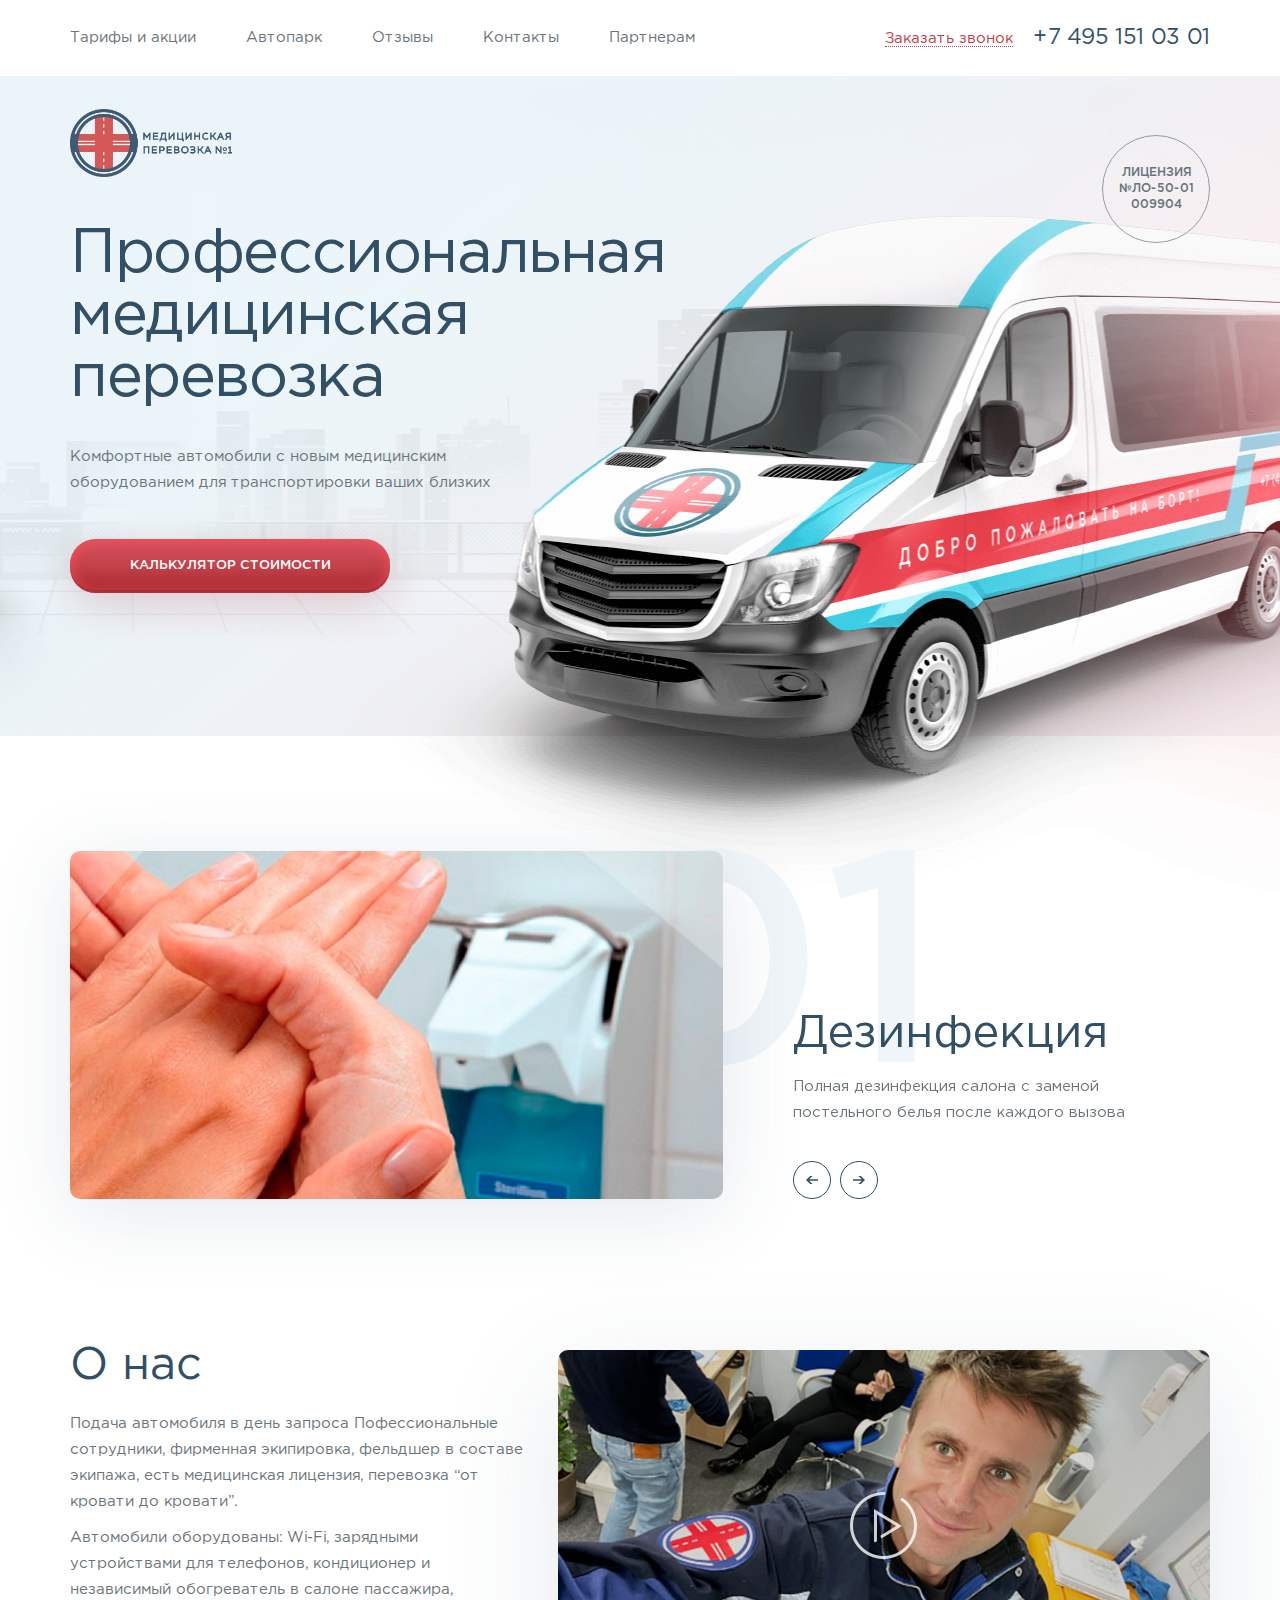
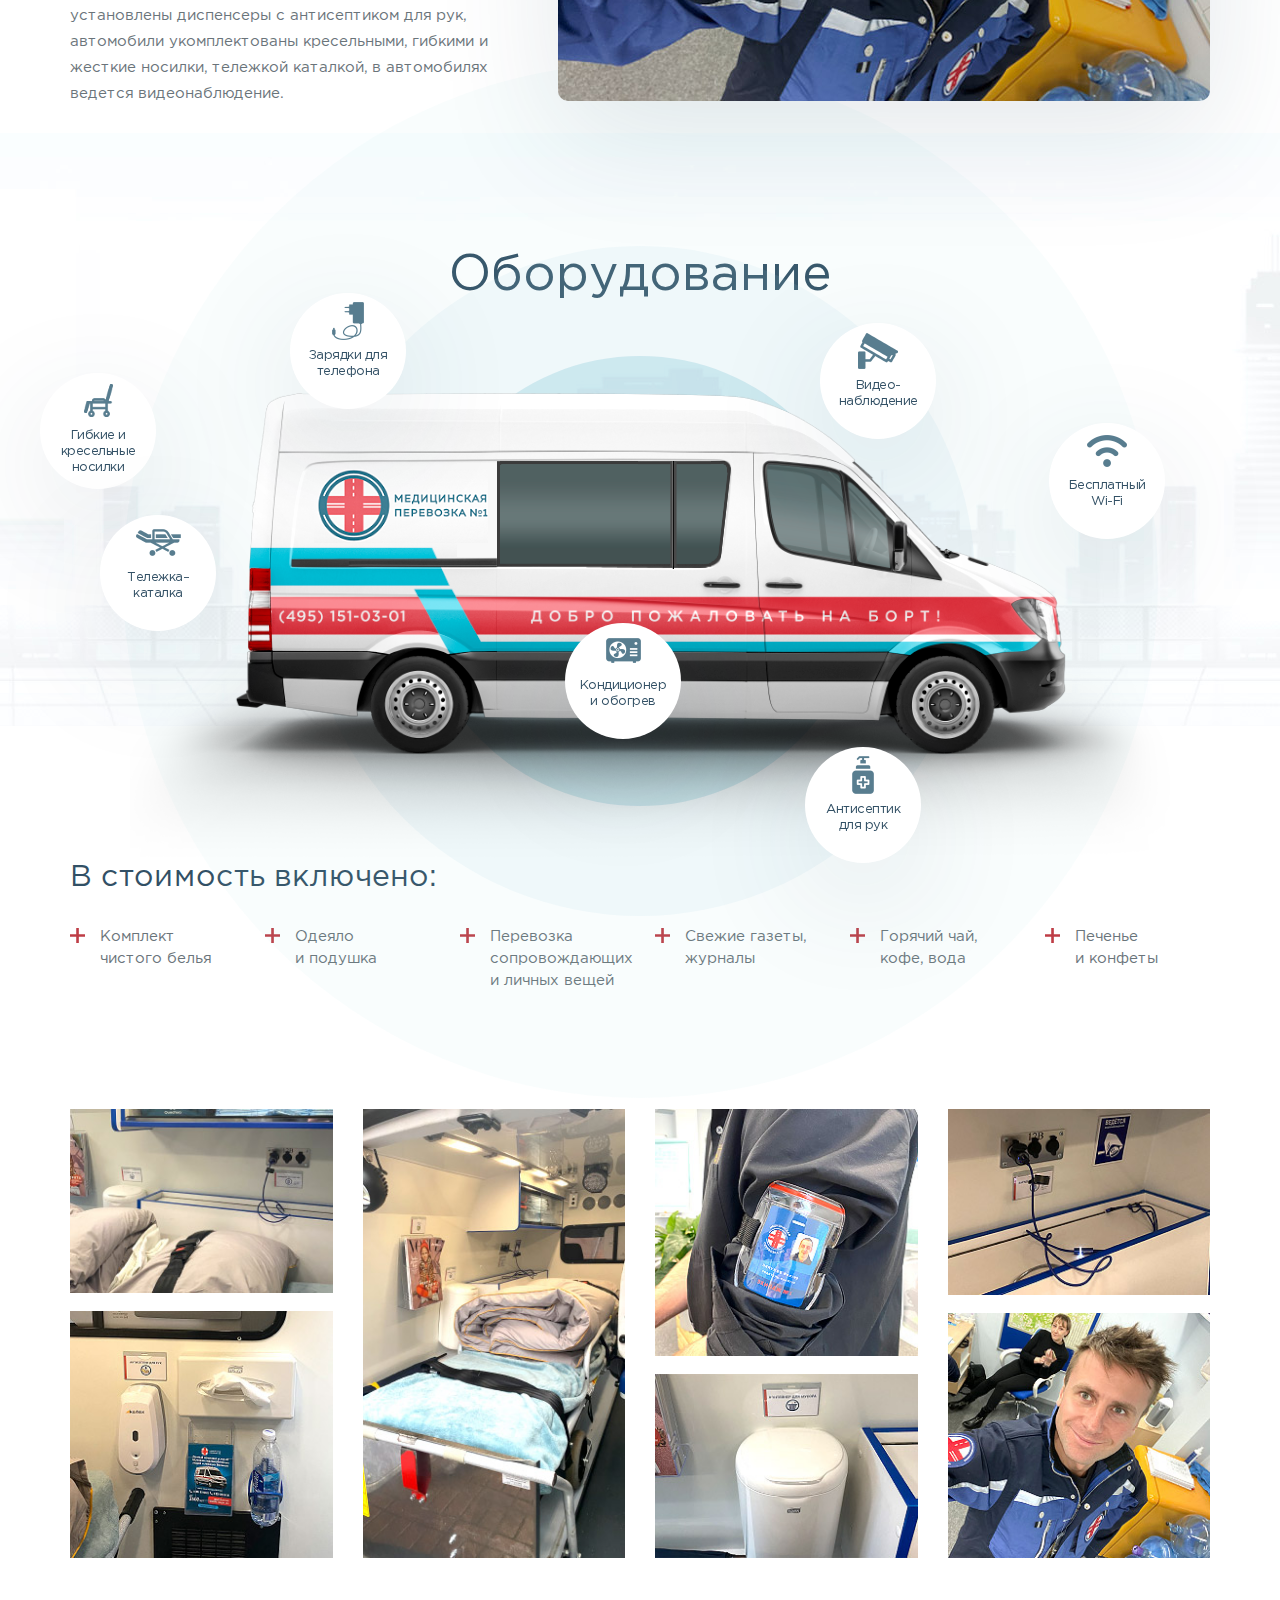
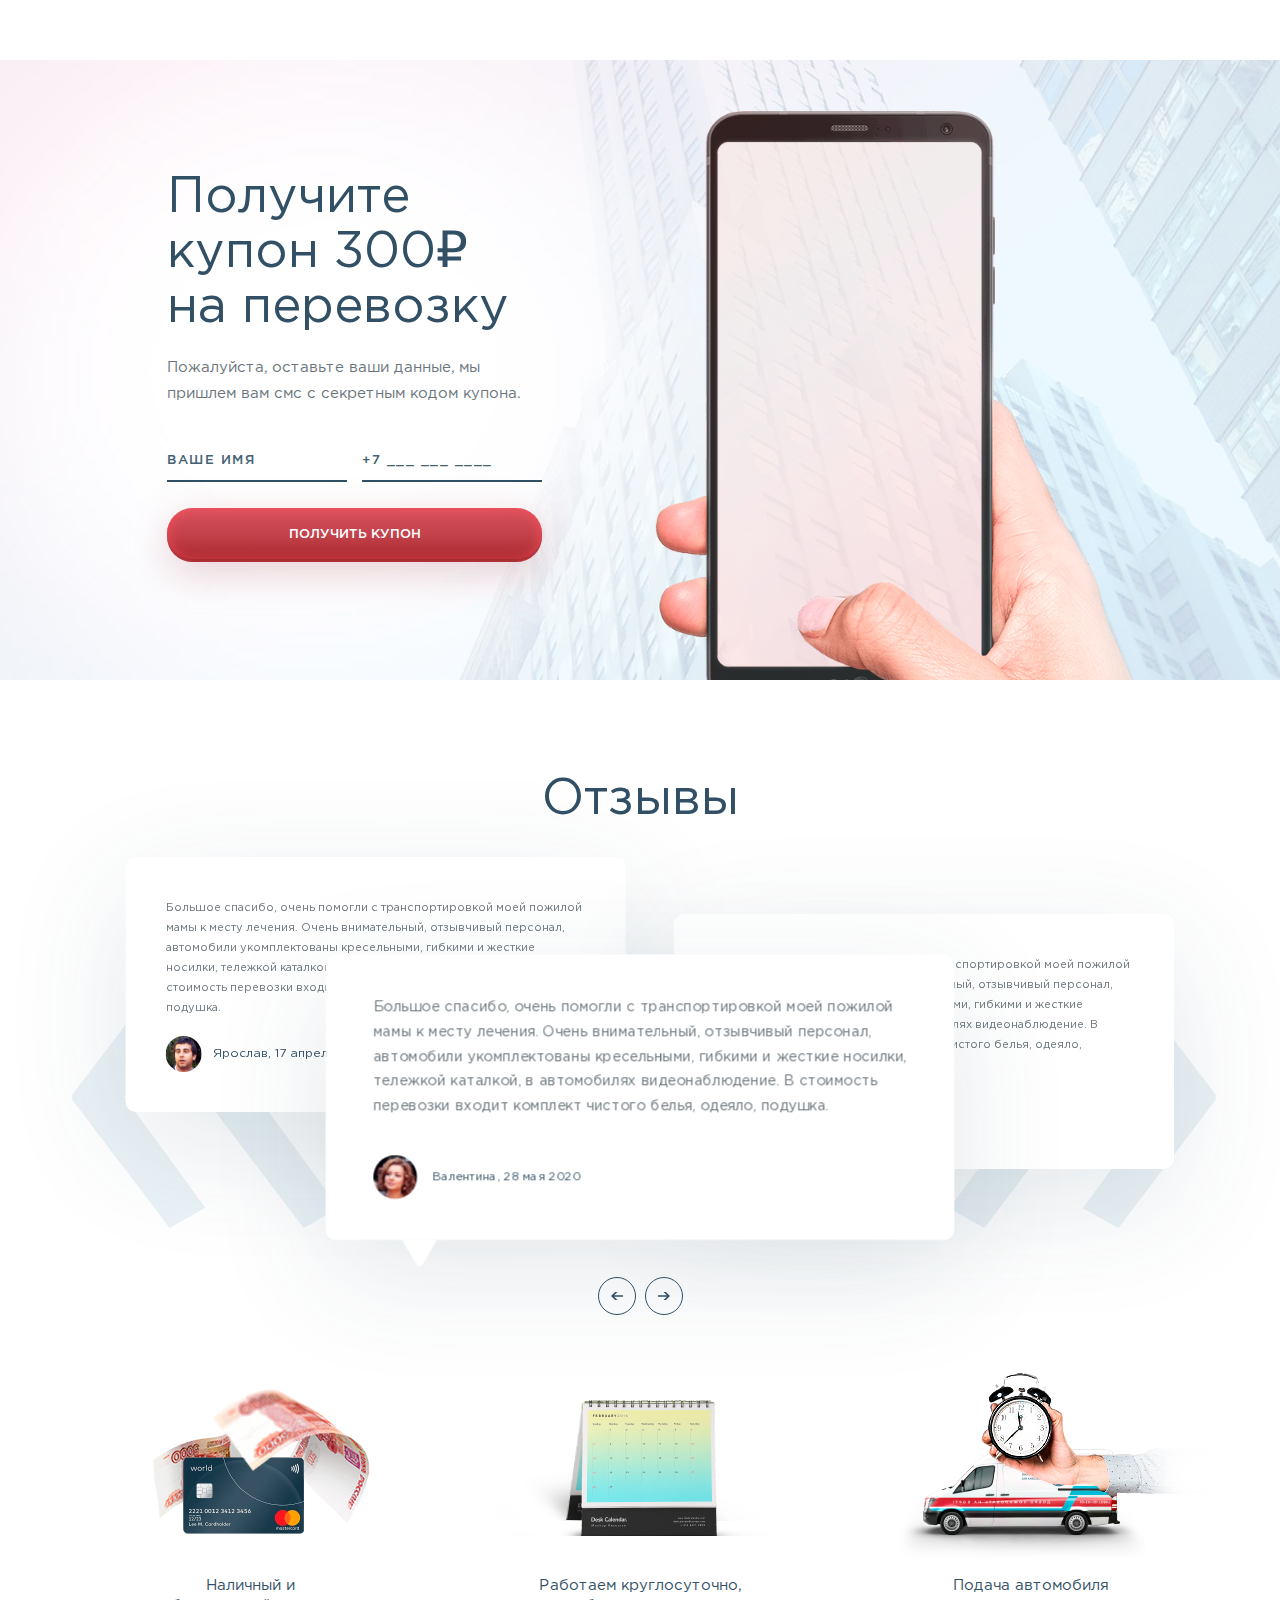
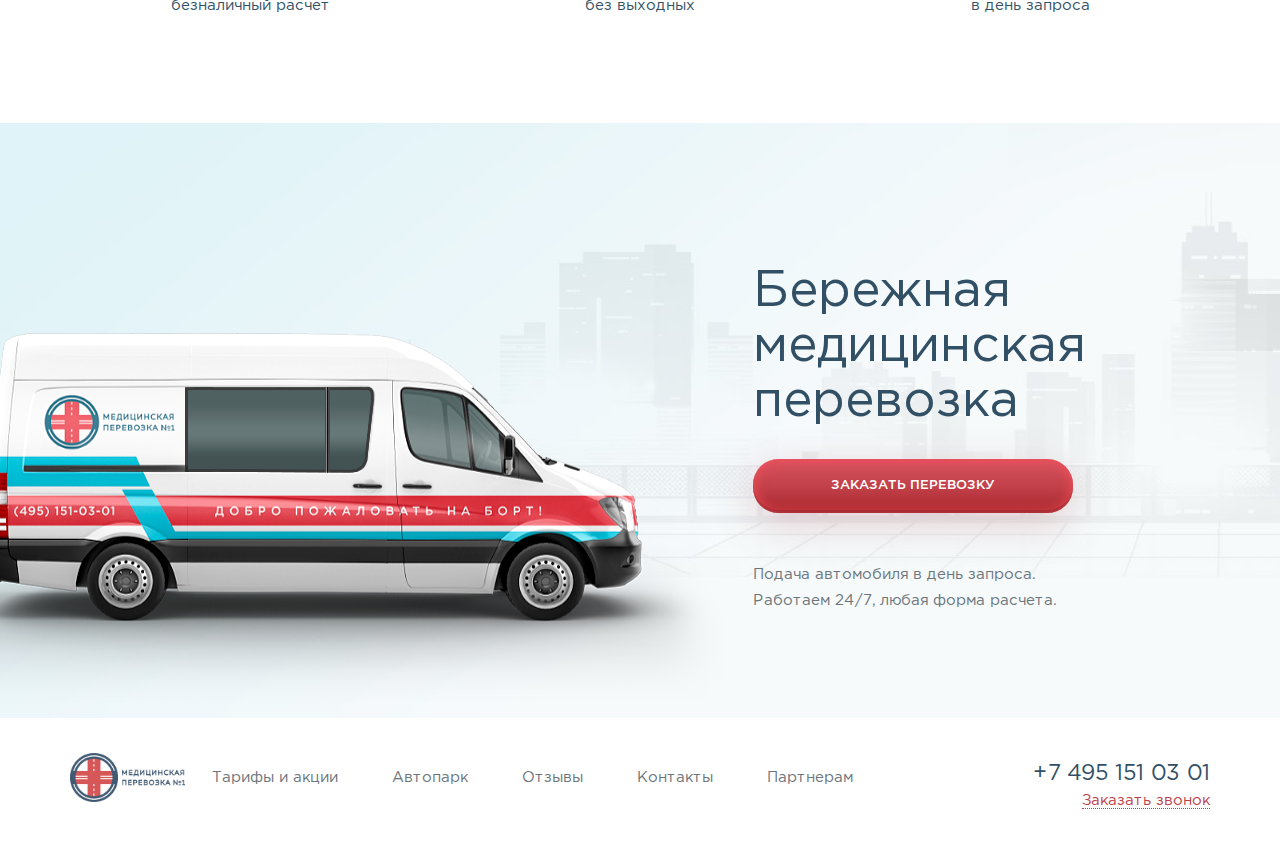
==== commit 81559034: "files" ====
--- a/docs/index.html
+++ b/docs/index.html
@@ -20,7 +20,7 @@
 		<link rel="icon" href="images/touch/favicon-96x96.png" sizes="96x96">
 		<link rel="icon" href="images/touch/android-icon-192x192.png" sizes="196x196">
 		<link rel="manifest" href="images/touch/manifest.json">
-		<link rel="stylesheet" href="css/main.css?v=1598191814211">
+		<link rel="stylesheet" href="css/main.css?v=1598724991101">
 	</head>
 	<body>
 		<header>
@@ -376,18 +376,18 @@
 					</div>
 				</div>
 				<div class="clear"></div>
-				<div class="medical-transportation-home">
+				<div class="medical-transportation-home" id="medicalTransportation">
 					<div class="container">
 						<div class="row">
 							<div class="col-lg-7 col-sm-6 xs-hidden">
-								<div id="medicalScene">
-									<div class="medical-img1 paralax-box" data-depth="0.2">
-										<picture>
+								<div class="medical-scene" id="medicalScene">
+									<div class="medical-img1 paralax-box" data-depth="0.2" data-limit-y="0" data-origin-y="0">
+										<picture data-aos="fade-right">
 											<source media="(max-width: 767px)" type="image/jpg" srcset="images/dote.png"><img src="images/medical-img1.png" alt="#">
 										</picture>
 									</div>
-									<div class="medical-img2 paralax-box" data-depth="0.3">
-										<picture>
+									<div class="medical-img2 paralax-box" data-depth="0.3" data-limit-y="0">
+										<picture data-aos="fade-right">
 											<source media="(max-width: 767px)" type="image/jpg" srcset="images/dote.png">
 										</picture><img src="images/medical-img2.png" alt="#">
 									</div>
@@ -529,7 +529,9 @@
 				<p>скоро свяжемся с вами</p>
 			</div>
 		</div>
-		<script src="js/vendor.js?v=1598191814211"></script>
-		<script src="js/main.js?v=1598191814211"></script>
+		<script src="js/vendor.js?v=1598724991101"></script>
+		<script src="js/main.js?v=1598724991101"></script>
+		<script src="js/aos.js?v=1598724991101"></script>
+		<script>AOS.init();</script>
 	</body>
 </html>--- a/docs/css/main.css
+++ b/docs/css/main.css
@@ -12835,7 +12835,7 @@
   display: block;
   position: absolute; }
 
-.d-block, .rb-select, header, .wrapper, .content-page, .screen-one, .slider-utp, .utp-slide-img, .about-home, .about-home-content, .about-home-video-cover, .equipment-home, .included-cost-home, .included-cost-box, .gallery-home, .cupon-home, .cupon-content, .reviews-home, .triger-home, .triger-box, .medical-transportation-home, .medical-transportation-content, footer, .breadcrumb-container, .tarif-container, .tarif-list, .tarif-calc-container, .calc-box, #map1, .reviews-container, .reviews-video-container, .reviews-book-container, .book-review-content, .book-review-img, .triger-car-container, .triger-car-box, .triger-car-img, .triger-car-title, .partner-container, .map-container {
+.d-block, .rb-select, header, .wrapper, .content-page, .screen-one, .slider-utp, .utp-slide-img, .about-home, .about-home-content, .about-home-video-cover, .equipment-home, .included-cost-home, .included-cost-box, .gallery-home, .cupon-home, .cupon-content, .reviews-home, .triger-home, .triger-box, .medical-transportation-home, .medical-transportation-content, .medical-scene, footer, .breadcrumb-container, .tarif-container, .tarif-list, .tarif-calc-container, .calc-box, #map1, .reviews-container, .reviews-video-container, .reviews-book-container, .book-review-content, .book-review-img, .triger-car-container, .triger-car-box, .triger-car-img, .triger-car-title, .partner-container, .map-container {
   display: block;
   float: left;
   width: 100%; }
@@ -13276,6 +13276,1414 @@
     left: auto; }
   .visible-md {
     display: none !important; } }
+
+[data-aos][data-aos][data-aos-duration="50"], body[data-aos-duration="50"] [data-aos] {
+  -webkit-transition-duration: 50ms;
+     -moz-transition-duration: 50ms;
+       -o-transition-duration: 50ms;
+          transition-duration: 50ms; }
+
+[data-aos][data-aos][data-aos-delay="50"], body[data-aos-delay="50"] [data-aos] {
+  -webkit-transition-delay: 0;
+     -moz-transition-delay: 0;
+       -o-transition-delay: 0;
+          transition-delay: 0; }
+
+[data-aos][data-aos][data-aos-delay="50"].aos-animate, body[data-aos-delay="50"] [data-aos].aos-animate {
+  -webkit-transition-delay: 50ms;
+     -moz-transition-delay: 50ms;
+       -o-transition-delay: 50ms;
+          transition-delay: 50ms; }
+
+[data-aos][data-aos][data-aos-duration="100"], body[data-aos-duration="100"] [data-aos] {
+  -webkit-transition-duration: .1s;
+     -moz-transition-duration: .1s;
+       -o-transition-duration: .1s;
+          transition-duration: .1s; }
+
+[data-aos][data-aos][data-aos-delay="100"], body[data-aos-delay="100"] [data-aos] {
+  -webkit-transition-delay: 0;
+     -moz-transition-delay: 0;
+       -o-transition-delay: 0;
+          transition-delay: 0; }
+
+[data-aos][data-aos][data-aos-delay="100"].aos-animate, body[data-aos-delay="100"] [data-aos].aos-animate {
+  -webkit-transition-delay: .1s;
+     -moz-transition-delay: .1s;
+       -o-transition-delay: .1s;
+          transition-delay: .1s; }
+
+[data-aos][data-aos][data-aos-duration="150"], body[data-aos-duration="150"] [data-aos] {
+  -webkit-transition-duration: .15s;
+     -moz-transition-duration: .15s;
+       -o-transition-duration: .15s;
+          transition-duration: .15s; }
+
+[data-aos][data-aos][data-aos-delay="150"], body[data-aos-delay="150"] [data-aos] {
+  -webkit-transition-delay: 0;
+     -moz-transition-delay: 0;
+       -o-transition-delay: 0;
+          transition-delay: 0; }
+
+[data-aos][data-aos][data-aos-delay="150"].aos-animate, body[data-aos-delay="150"] [data-aos].aos-animate {
+  -webkit-transition-delay: .15s;
+     -moz-transition-delay: .15s;
+       -o-transition-delay: .15s;
+          transition-delay: .15s; }
+
+[data-aos][data-aos][data-aos-duration="200"], body[data-aos-duration="200"] [data-aos] {
+  -webkit-transition-duration: .2s;
+     -moz-transition-duration: .2s;
+       -o-transition-duration: .2s;
+          transition-duration: .2s; }
+
+[data-aos][data-aos][data-aos-delay="200"], body[data-aos-delay="200"] [data-aos] {
+  -webkit-transition-delay: 0;
+     -moz-transition-delay: 0;
+       -o-transition-delay: 0;
+          transition-delay: 0; }
+
+[data-aos][data-aos][data-aos-delay="200"].aos-animate, body[data-aos-delay="200"] [data-aos].aos-animate {
+  -webkit-transition-delay: .2s;
+     -moz-transition-delay: .2s;
+       -o-transition-delay: .2s;
+          transition-delay: .2s; }
+
+[data-aos][data-aos][data-aos-duration="250"], body[data-aos-duration="250"] [data-aos] {
+  -webkit-transition-duration: .25s;
+     -moz-transition-duration: .25s;
+       -o-transition-duration: .25s;
+          transition-duration: .25s; }
+
+[data-aos][data-aos][data-aos-delay="250"], body[data-aos-delay="250"] [data-aos] {
+  -webkit-transition-delay: 0;
+     -moz-transition-delay: 0;
+       -o-transition-delay: 0;
+          transition-delay: 0; }
+
+[data-aos][data-aos][data-aos-delay="250"].aos-animate, body[data-aos-delay="250"] [data-aos].aos-animate {
+  -webkit-transition-delay: .25s;
+     -moz-transition-delay: .25s;
+       -o-transition-delay: .25s;
+          transition-delay: .25s; }
+
+[data-aos][data-aos][data-aos-duration="300"], body[data-aos-duration="300"] [data-aos] {
+  -webkit-transition-duration: .3s;
+     -moz-transition-duration: .3s;
+       -o-transition-duration: .3s;
+          transition-duration: .3s; }
+
+[data-aos][data-aos][data-aos-delay="300"], body[data-aos-delay="300"] [data-aos] {
+  -webkit-transition-delay: 0;
+     -moz-transition-delay: 0;
+       -o-transition-delay: 0;
+          transition-delay: 0; }
+
+[data-aos][data-aos][data-aos-delay="300"].aos-animate, body[data-aos-delay="300"] [data-aos].aos-animate {
+  -webkit-transition-delay: .3s;
+     -moz-transition-delay: .3s;
+       -o-transition-delay: .3s;
+          transition-delay: .3s; }
+
+[data-aos][data-aos][data-aos-duration="350"], body[data-aos-duration="350"] [data-aos] {
+  -webkit-transition-duration: .35s;
+     -moz-transition-duration: .35s;
+       -o-transition-duration: .35s;
+          transition-duration: .35s; }
+
+[data-aos][data-aos][data-aos-delay="350"], body[data-aos-delay="350"] [data-aos] {
+  -webkit-transition-delay: 0;
+     -moz-transition-delay: 0;
+       -o-transition-delay: 0;
+          transition-delay: 0; }
+
+[data-aos][data-aos][data-aos-delay="350"].aos-animate, body[data-aos-delay="350"] [data-aos].aos-animate {
+  -webkit-transition-delay: .35s;
+     -moz-transition-delay: .35s;
+       -o-transition-delay: .35s;
+          transition-delay: .35s; }
+
+[data-aos][data-aos][data-aos-duration="400"], body[data-aos-duration="400"] [data-aos] {
+  -webkit-transition-duration: .4s;
+     -moz-transition-duration: .4s;
+       -o-transition-duration: .4s;
+          transition-duration: .4s; }
+
+[data-aos][data-aos][data-aos-delay="400"], body[data-aos-delay="400"] [data-aos] {
+  -webkit-transition-delay: 0;
+     -moz-transition-delay: 0;
+       -o-transition-delay: 0;
+          transition-delay: 0; }
+
+[data-aos][data-aos][data-aos-delay="400"].aos-animate, body[data-aos-delay="400"] [data-aos].aos-animate {
+  -webkit-transition-delay: .4s;
+     -moz-transition-delay: .4s;
+       -o-transition-delay: .4s;
+          transition-delay: .4s; }
+
+[data-aos][data-aos][data-aos-duration="450"], body[data-aos-duration="450"] [data-aos] {
+  -webkit-transition-duration: .45s;
+     -moz-transition-duration: .45s;
+       -o-transition-duration: .45s;
+          transition-duration: .45s; }
+
+[data-aos][data-aos][data-aos-delay="450"], body[data-aos-delay="450"] [data-aos] {
+  -webkit-transition-delay: 0;
+     -moz-transition-delay: 0;
+       -o-transition-delay: 0;
+          transition-delay: 0; }
+
+[data-aos][data-aos][data-aos-delay="450"].aos-animate, body[data-aos-delay="450"] [data-aos].aos-animate {
+  -webkit-transition-delay: .45s;
+     -moz-transition-delay: .45s;
+       -o-transition-delay: .45s;
+          transition-delay: .45s; }
+
+[data-aos][data-aos][data-aos-duration="500"], body[data-aos-duration="500"] [data-aos] {
+  -webkit-transition-duration: .5s;
+     -moz-transition-duration: .5s;
+       -o-transition-duration: .5s;
+          transition-duration: .5s; }
+
+[data-aos][data-aos][data-aos-delay="500"], body[data-aos-delay="500"] [data-aos] {
+  -webkit-transition-delay: 0;
+     -moz-transition-delay: 0;
+       -o-transition-delay: 0;
+          transition-delay: 0; }
+
+[data-aos][data-aos][data-aos-delay="500"].aos-animate, body[data-aos-delay="500"] [data-aos].aos-animate {
+  -webkit-transition-delay: .5s;
+     -moz-transition-delay: .5s;
+       -o-transition-delay: .5s;
+          transition-delay: .5s; }
+
+[data-aos][data-aos][data-aos-duration="550"], body[data-aos-duration="550"] [data-aos] {
+  -webkit-transition-duration: .55s;
+     -moz-transition-duration: .55s;
+       -o-transition-duration: .55s;
+          transition-duration: .55s; }
+
+[data-aos][data-aos][data-aos-delay="550"], body[data-aos-delay="550"] [data-aos] {
+  -webkit-transition-delay: 0;
+     -moz-transition-delay: 0;
+       -o-transition-delay: 0;
+          transition-delay: 0; }
+
+[data-aos][data-aos][data-aos-delay="550"].aos-animate, body[data-aos-delay="550"] [data-aos].aos-animate {
+  -webkit-transition-delay: .55s;
+     -moz-transition-delay: .55s;
+       -o-transition-delay: .55s;
+          transition-delay: .55s; }
+
+[data-aos][data-aos][data-aos-duration="600"], body[data-aos-duration="600"] [data-aos] {
+  -webkit-transition-duration: .6s;
+     -moz-transition-duration: .6s;
+       -o-transition-duration: .6s;
+          transition-duration: .6s; }
+
+[data-aos][data-aos][data-aos-delay="600"], body[data-aos-delay="600"] [data-aos] {
+  -webkit-transition-delay: 0;
+     -moz-transition-delay: 0;
+       -o-transition-delay: 0;
+          transition-delay: 0; }
+
+[data-aos][data-aos][data-aos-delay="600"].aos-animate, body[data-aos-delay="600"] [data-aos].aos-animate {
+  -webkit-transition-delay: .6s;
+     -moz-transition-delay: .6s;
+       -o-transition-delay: .6s;
+          transition-delay: .6s; }
+
+[data-aos][data-aos][data-aos-duration="650"], body[data-aos-duration="650"] [data-aos] {
+  -webkit-transition-duration: .65s;
+     -moz-transition-duration: .65s;
+       -o-transition-duration: .65s;
+          transition-duration: .65s; }
+
+[data-aos][data-aos][data-aos-delay="650"], body[data-aos-delay="650"] [data-aos] {
+  -webkit-transition-delay: 0;
+     -moz-transition-delay: 0;
+       -o-transition-delay: 0;
+          transition-delay: 0; }
+
+[data-aos][data-aos][data-aos-delay="650"].aos-animate, body[data-aos-delay="650"] [data-aos].aos-animate {
+  -webkit-transition-delay: .65s;
+     -moz-transition-delay: .65s;
+       -o-transition-delay: .65s;
+          transition-delay: .65s; }
+
+[data-aos][data-aos][data-aos-duration="700"], body[data-aos-duration="700"] [data-aos] {
+  -webkit-transition-duration: .7s;
+     -moz-transition-duration: .7s;
+       -o-transition-duration: .7s;
+          transition-duration: .7s; }
+
+[data-aos][data-aos][data-aos-delay="700"], body[data-aos-delay="700"] [data-aos] {
+  -webkit-transition-delay: 0;
+     -moz-transition-delay: 0;
+       -o-transition-delay: 0;
+          transition-delay: 0; }
+
+[data-aos][data-aos][data-aos-delay="700"].aos-animate, body[data-aos-delay="700"] [data-aos].aos-animate {
+  -webkit-transition-delay: .7s;
+     -moz-transition-delay: .7s;
+       -o-transition-delay: .7s;
+          transition-delay: .7s; }
+
+[data-aos][data-aos][data-aos-duration="750"], body[data-aos-duration="750"] [data-aos] {
+  -webkit-transition-duration: .75s;
+     -moz-transition-duration: .75s;
+       -o-transition-duration: .75s;
+          transition-duration: .75s; }
+
+[data-aos][data-aos][data-aos-delay="750"], body[data-aos-delay="750"] [data-aos] {
+  -webkit-transition-delay: 0;
+     -moz-transition-delay: 0;
+       -o-transition-delay: 0;
+          transition-delay: 0; }
+
+[data-aos][data-aos][data-aos-delay="750"].aos-animate, body[data-aos-delay="750"] [data-aos].aos-animate {
+  -webkit-transition-delay: .75s;
+     -moz-transition-delay: .75s;
+       -o-transition-delay: .75s;
+          transition-delay: .75s; }
+
+[data-aos][data-aos][data-aos-duration="800"], body[data-aos-duration="800"] [data-aos] {
+  -webkit-transition-duration: .8s;
+     -moz-transition-duration: .8s;
+       -o-transition-duration: .8s;
+          transition-duration: .8s; }
+
+[data-aos][data-aos][data-aos-delay="800"], body[data-aos-delay="800"] [data-aos] {
+  -webkit-transition-delay: 0;
+     -moz-transition-delay: 0;
+       -o-transition-delay: 0;
+          transition-delay: 0; }
+
+[data-aos][data-aos][data-aos-delay="800"].aos-animate, body[data-aos-delay="800"] [data-aos].aos-animate {
+  -webkit-transition-delay: .8s;
+     -moz-transition-delay: .8s;
+       -o-transition-delay: .8s;
+          transition-delay: .8s; }
+
+[data-aos][data-aos][data-aos-duration="850"], body[data-aos-duration="850"] [data-aos] {
+  -webkit-transition-duration: .85s;
+     -moz-transition-duration: .85s;
+       -o-transition-duration: .85s;
+          transition-duration: .85s; }
+
+[data-aos][data-aos][data-aos-delay="850"], body[data-aos-delay="850"] [data-aos] {
+  -webkit-transition-delay: 0;
+     -moz-transition-delay: 0;
+       -o-transition-delay: 0;
+          transition-delay: 0; }
+
+[data-aos][data-aos][data-aos-delay="850"].aos-animate, body[data-aos-delay="850"] [data-aos].aos-animate {
+  -webkit-transition-delay: .85s;
+     -moz-transition-delay: .85s;
+       -o-transition-delay: .85s;
+          transition-delay: .85s; }
+
+[data-aos][data-aos][data-aos-duration="900"], body[data-aos-duration="900"] [data-aos] {
+  -webkit-transition-duration: .9s;
+     -moz-transition-duration: .9s;
+       -o-transition-duration: .9s;
+          transition-duration: .9s; }
+
+[data-aos][data-aos][data-aos-delay="900"], body[data-aos-delay="900"] [data-aos] {
+  -webkit-transition-delay: 0;
+     -moz-transition-delay: 0;
+       -o-transition-delay: 0;
+          transition-delay: 0; }
+
+[data-aos][data-aos][data-aos-delay="900"].aos-animate, body[data-aos-delay="900"] [data-aos].aos-animate {
+  -webkit-transition-delay: .9s;
+     -moz-transition-delay: .9s;
+       -o-transition-delay: .9s;
+          transition-delay: .9s; }
+
+[data-aos][data-aos][data-aos-duration="950"], body[data-aos-duration="950"] [data-aos] {
+  -webkit-transition-duration: .95s;
+     -moz-transition-duration: .95s;
+       -o-transition-duration: .95s;
+          transition-duration: .95s; }
+
+[data-aos][data-aos][data-aos-delay="950"], body[data-aos-delay="950"] [data-aos] {
+  -webkit-transition-delay: 0;
+     -moz-transition-delay: 0;
+       -o-transition-delay: 0;
+          transition-delay: 0; }
+
+[data-aos][data-aos][data-aos-delay="950"].aos-animate, body[data-aos-delay="950"] [data-aos].aos-animate {
+  -webkit-transition-delay: .95s;
+     -moz-transition-delay: .95s;
+       -o-transition-delay: .95s;
+          transition-delay: .95s; }
+
+[data-aos][data-aos][data-aos-duration="1000"], body[data-aos-duration="1000"] [data-aos] {
+  -webkit-transition-duration: 1s;
+     -moz-transition-duration: 1s;
+       -o-transition-duration: 1s;
+          transition-duration: 1s; }
+
+[data-aos][data-aos][data-aos-delay="1000"], body[data-aos-delay="1000"] [data-aos] {
+  -webkit-transition-delay: 0;
+     -moz-transition-delay: 0;
+       -o-transition-delay: 0;
+          transition-delay: 0; }
+
+[data-aos][data-aos][data-aos-delay="1000"].aos-animate, body[data-aos-delay="1000"] [data-aos].aos-animate {
+  -webkit-transition-delay: 1s;
+     -moz-transition-delay: 1s;
+       -o-transition-delay: 1s;
+          transition-delay: 1s; }
+
+[data-aos][data-aos][data-aos-duration="1050"], body[data-aos-duration="1050"] [data-aos] {
+  -webkit-transition-duration: 1.05s;
+     -moz-transition-duration: 1.05s;
+       -o-transition-duration: 1.05s;
+          transition-duration: 1.05s; }
+
+[data-aos][data-aos][data-aos-delay="1050"], body[data-aos-delay="1050"] [data-aos] {
+  -webkit-transition-delay: 0;
+     -moz-transition-delay: 0;
+       -o-transition-delay: 0;
+          transition-delay: 0; }
+
+[data-aos][data-aos][data-aos-delay="1050"].aos-animate, body[data-aos-delay="1050"] [data-aos].aos-animate {
+  -webkit-transition-delay: 1.05s;
+     -moz-transition-delay: 1.05s;
+       -o-transition-delay: 1.05s;
+          transition-delay: 1.05s; }
+
+[data-aos][data-aos][data-aos-duration="1100"], body[data-aos-duration="1100"] [data-aos] {
+  -webkit-transition-duration: 1.1s;
+     -moz-transition-duration: 1.1s;
+       -o-transition-duration: 1.1s;
+          transition-duration: 1.1s; }
+
+[data-aos][data-aos][data-aos-delay="1100"], body[data-aos-delay="1100"] [data-aos] {
+  -webkit-transition-delay: 0;
+     -moz-transition-delay: 0;
+       -o-transition-delay: 0;
+          transition-delay: 0; }
+
+[data-aos][data-aos][data-aos-delay="1100"].aos-animate, body[data-aos-delay="1100"] [data-aos].aos-animate {
+  -webkit-transition-delay: 1.1s;
+     -moz-transition-delay: 1.1s;
+       -o-transition-delay: 1.1s;
+          transition-delay: 1.1s; }
+
+[data-aos][data-aos][data-aos-duration="1150"], body[data-aos-duration="1150"] [data-aos] {
+  -webkit-transition-duration: 1.15s;
+     -moz-transition-duration: 1.15s;
+       -o-transition-duration: 1.15s;
+          transition-duration: 1.15s; }
+
+[data-aos][data-aos][data-aos-delay="1150"], body[data-aos-delay="1150"] [data-aos] {
+  -webkit-transition-delay: 0;
+     -moz-transition-delay: 0;
+       -o-transition-delay: 0;
+          transition-delay: 0; }
+
+[data-aos][data-aos][data-aos-delay="1150"].aos-animate, body[data-aos-delay="1150"] [data-aos].aos-animate {
+  -webkit-transition-delay: 1.15s;
+     -moz-transition-delay: 1.15s;
+       -o-transition-delay: 1.15s;
+          transition-delay: 1.15s; }
+
+[data-aos][data-aos][data-aos-duration="1200"], body[data-aos-duration="1200"] [data-aos] {
+  -webkit-transition-duration: 1.2s;
+     -moz-transition-duration: 1.2s;
+       -o-transition-duration: 1.2s;
+          transition-duration: 1.2s; }
+
+[data-aos][data-aos][data-aos-delay="1200"], body[data-aos-delay="1200"] [data-aos] {
+  -webkit-transition-delay: 0;
+     -moz-transition-delay: 0;
+       -o-transition-delay: 0;
+          transition-delay: 0; }
+
+[data-aos][data-aos][data-aos-delay="1200"].aos-animate, body[data-aos-delay="1200"] [data-aos].aos-animate {
+  -webkit-transition-delay: 1.2s;
+     -moz-transition-delay: 1.2s;
+       -o-transition-delay: 1.2s;
+          transition-delay: 1.2s; }
+
+[data-aos][data-aos][data-aos-duration="1250"], body[data-aos-duration="1250"] [data-aos] {
+  -webkit-transition-duration: 1.25s;
+     -moz-transition-duration: 1.25s;
+       -o-transition-duration: 1.25s;
+          transition-duration: 1.25s; }
+
+[data-aos][data-aos][data-aos-delay="1250"], body[data-aos-delay="1250"] [data-aos] {
+  -webkit-transition-delay: 0;
+     -moz-transition-delay: 0;
+       -o-transition-delay: 0;
+          transition-delay: 0; }
+
+[data-aos][data-aos][data-aos-delay="1250"].aos-animate, body[data-aos-delay="1250"] [data-aos].aos-animate {
+  -webkit-transition-delay: 1.25s;
+     -moz-transition-delay: 1.25s;
+       -o-transition-delay: 1.25s;
+          transition-delay: 1.25s; }
+
+[data-aos][data-aos][data-aos-duration="1300"], body[data-aos-duration="1300"] [data-aos] {
+  -webkit-transition-duration: 1.3s;
+     -moz-transition-duration: 1.3s;
+       -o-transition-duration: 1.3s;
+          transition-duration: 1.3s; }
+
+[data-aos][data-aos][data-aos-delay="1300"], body[data-aos-delay="1300"] [data-aos] {
+  -webkit-transition-delay: 0;
+     -moz-transition-delay: 0;
+       -o-transition-delay: 0;
+          transition-delay: 0; }
+
+[data-aos][data-aos][data-aos-delay="1300"].aos-animate, body[data-aos-delay="1300"] [data-aos].aos-animate {
+  -webkit-transition-delay: 1.3s;
+     -moz-transition-delay: 1.3s;
+       -o-transition-delay: 1.3s;
+          transition-delay: 1.3s; }
+
+[data-aos][data-aos][data-aos-duration="1350"], body[data-aos-duration="1350"] [data-aos] {
+  -webkit-transition-duration: 1.35s;
+     -moz-transition-duration: 1.35s;
+       -o-transition-duration: 1.35s;
+          transition-duration: 1.35s; }
+
+[data-aos][data-aos][data-aos-delay="1350"], body[data-aos-delay="1350"] [data-aos] {
+  -webkit-transition-delay: 0;
+     -moz-transition-delay: 0;
+       -o-transition-delay: 0;
+          transition-delay: 0; }
+
+[data-aos][data-aos][data-aos-delay="1350"].aos-animate, body[data-aos-delay="1350"] [data-aos].aos-animate {
+  -webkit-transition-delay: 1.35s;
+     -moz-transition-delay: 1.35s;
+       -o-transition-delay: 1.35s;
+          transition-delay: 1.35s; }
+
+[data-aos][data-aos][data-aos-duration="1400"], body[data-aos-duration="1400"] [data-aos] {
+  -webkit-transition-duration: 1.4s;
+     -moz-transition-duration: 1.4s;
+       -o-transition-duration: 1.4s;
+          transition-duration: 1.4s; }
+
+[data-aos][data-aos][data-aos-delay="1400"], body[data-aos-delay="1400"] [data-aos] {
+  -webkit-transition-delay: 0;
+     -moz-transition-delay: 0;
+       -o-transition-delay: 0;
+          transition-delay: 0; }
+
+[data-aos][data-aos][data-aos-delay="1400"].aos-animate, body[data-aos-delay="1400"] [data-aos].aos-animate {
+  -webkit-transition-delay: 1.4s;
+     -moz-transition-delay: 1.4s;
+       -o-transition-delay: 1.4s;
+          transition-delay: 1.4s; }
+
+[data-aos][data-aos][data-aos-duration="1450"], body[data-aos-duration="1450"] [data-aos] {
+  -webkit-transition-duration: 1.45s;
+     -moz-transition-duration: 1.45s;
+       -o-transition-duration: 1.45s;
+          transition-duration: 1.45s; }
+
+[data-aos][data-aos][data-aos-delay="1450"], body[data-aos-delay="1450"] [data-aos] {
+  -webkit-transition-delay: 0;
+     -moz-transition-delay: 0;
+       -o-transition-delay: 0;
+          transition-delay: 0; }
+
+[data-aos][data-aos][data-aos-delay="1450"].aos-animate, body[data-aos-delay="1450"] [data-aos].aos-animate {
+  -webkit-transition-delay: 1.45s;
+     -moz-transition-delay: 1.45s;
+       -o-transition-delay: 1.45s;
+          transition-delay: 1.45s; }
+
+[data-aos][data-aos][data-aos-duration="1500"], body[data-aos-duration="1500"] [data-aos] {
+  -webkit-transition-duration: 1.5s;
+     -moz-transition-duration: 1.5s;
+       -o-transition-duration: 1.5s;
+          transition-duration: 1.5s; }
+
+[data-aos][data-aos][data-aos-delay="1500"], body[data-aos-delay="1500"] [data-aos] {
+  -webkit-transition-delay: 0;
+     -moz-transition-delay: 0;
+       -o-transition-delay: 0;
+          transition-delay: 0; }
+
+[data-aos][data-aos][data-aos-delay="1500"].aos-animate, body[data-aos-delay="1500"] [data-aos].aos-animate {
+  -webkit-transition-delay: 1.5s;
+     -moz-transition-delay: 1.5s;
+       -o-transition-delay: 1.5s;
+          transition-delay: 1.5s; }
+
+[data-aos][data-aos][data-aos-duration="1550"], body[data-aos-duration="1550"] [data-aos] {
+  -webkit-transition-duration: 1.55s;
+     -moz-transition-duration: 1.55s;
+       -o-transition-duration: 1.55s;
+          transition-duration: 1.55s; }
+
+[data-aos][data-aos][data-aos-delay="1550"], body[data-aos-delay="1550"] [data-aos] {
+  -webkit-transition-delay: 0;
+     -moz-transition-delay: 0;
+       -o-transition-delay: 0;
+          transition-delay: 0; }
+
+[data-aos][data-aos][data-aos-delay="1550"].aos-animate, body[data-aos-delay="1550"] [data-aos].aos-animate {
+  -webkit-transition-delay: 1.55s;
+     -moz-transition-delay: 1.55s;
+       -o-transition-delay: 1.55s;
+          transition-delay: 1.55s; }
+
+[data-aos][data-aos][data-aos-duration="1600"], body[data-aos-duration="1600"] [data-aos] {
+  -webkit-transition-duration: 1.6s;
+     -moz-transition-duration: 1.6s;
+       -o-transition-duration: 1.6s;
+          transition-duration: 1.6s; }
+
+[data-aos][data-aos][data-aos-delay="1600"], body[data-aos-delay="1600"] [data-aos] {
+  -webkit-transition-delay: 0;
+     -moz-transition-delay: 0;
+       -o-transition-delay: 0;
+          transition-delay: 0; }
+
+[data-aos][data-aos][data-aos-delay="1600"].aos-animate, body[data-aos-delay="1600"] [data-aos].aos-animate {
+  -webkit-transition-delay: 1.6s;
+     -moz-transition-delay: 1.6s;
+       -o-transition-delay: 1.6s;
+          transition-delay: 1.6s; }
+
+[data-aos][data-aos][data-aos-duration="1650"], body[data-aos-duration="1650"] [data-aos] {
+  -webkit-transition-duration: 1.65s;
+     -moz-transition-duration: 1.65s;
+       -o-transition-duration: 1.65s;
+          transition-duration: 1.65s; }
+
+[data-aos][data-aos][data-aos-delay="1650"], body[data-aos-delay="1650"] [data-aos] {
+  -webkit-transition-delay: 0;
+     -moz-transition-delay: 0;
+       -o-transition-delay: 0;
+          transition-delay: 0; }
+
+[data-aos][data-aos][data-aos-delay="1650"].aos-animate, body[data-aos-delay="1650"] [data-aos].aos-animate {
+  -webkit-transition-delay: 1.65s;
+     -moz-transition-delay: 1.65s;
+       -o-transition-delay: 1.65s;
+          transition-delay: 1.65s; }
+
+[data-aos][data-aos][data-aos-duration="1700"], body[data-aos-duration="1700"] [data-aos] {
+  -webkit-transition-duration: 1.7s;
+     -moz-transition-duration: 1.7s;
+       -o-transition-duration: 1.7s;
+          transition-duration: 1.7s; }
+
+[data-aos][data-aos][data-aos-delay="1700"], body[data-aos-delay="1700"] [data-aos] {
+  -webkit-transition-delay: 0;
+     -moz-transition-delay: 0;
+       -o-transition-delay: 0;
+          transition-delay: 0; }
+
+[data-aos][data-aos][data-aos-delay="1700"].aos-animate, body[data-aos-delay="1700"] [data-aos].aos-animate {
+  -webkit-transition-delay: 1.7s;
+     -moz-transition-delay: 1.7s;
+       -o-transition-delay: 1.7s;
+          transition-delay: 1.7s; }
+
+[data-aos][data-aos][data-aos-duration="1750"], body[data-aos-duration="1750"] [data-aos] {
+  -webkit-transition-duration: 1.75s;
+     -moz-transition-duration: 1.75s;
+       -o-transition-duration: 1.75s;
+          transition-duration: 1.75s; }
+
+[data-aos][data-aos][data-aos-delay="1750"], body[data-aos-delay="1750"] [data-aos] {
+  -webkit-transition-delay: 0;
+     -moz-transition-delay: 0;
+       -o-transition-delay: 0;
+          transition-delay: 0; }
+
+[data-aos][data-aos][data-aos-delay="1750"].aos-animate, body[data-aos-delay="1750"] [data-aos].aos-animate {
+  -webkit-transition-delay: 1.75s;
+     -moz-transition-delay: 1.75s;
+       -o-transition-delay: 1.75s;
+          transition-delay: 1.75s; }
+
+[data-aos][data-aos][data-aos-duration="1800"], body[data-aos-duration="1800"] [data-aos] {
+  -webkit-transition-duration: 1.8s;
+     -moz-transition-duration: 1.8s;
+       -o-transition-duration: 1.8s;
+          transition-duration: 1.8s; }
+
+[data-aos][data-aos][data-aos-delay="1800"], body[data-aos-delay="1800"] [data-aos] {
+  -webkit-transition-delay: 0;
+     -moz-transition-delay: 0;
+       -o-transition-delay: 0;
+          transition-delay: 0; }
+
+[data-aos][data-aos][data-aos-delay="1800"].aos-animate, body[data-aos-delay="1800"] [data-aos].aos-animate {
+  -webkit-transition-delay: 1.8s;
+     -moz-transition-delay: 1.8s;
+       -o-transition-delay: 1.8s;
+          transition-delay: 1.8s; }
+
+[data-aos][data-aos][data-aos-duration="1850"], body[data-aos-duration="1850"] [data-aos] {
+  -webkit-transition-duration: 1.85s;
+     -moz-transition-duration: 1.85s;
+       -o-transition-duration: 1.85s;
+          transition-duration: 1.85s; }
+
+[data-aos][data-aos][data-aos-delay="1850"], body[data-aos-delay="1850"] [data-aos] {
+  -webkit-transition-delay: 0;
+     -moz-transition-delay: 0;
+       -o-transition-delay: 0;
+          transition-delay: 0; }
+
+[data-aos][data-aos][data-aos-delay="1850"].aos-animate, body[data-aos-delay="1850"] [data-aos].aos-animate {
+  -webkit-transition-delay: 1.85s;
+     -moz-transition-delay: 1.85s;
+       -o-transition-delay: 1.85s;
+          transition-delay: 1.85s; }
+
+[data-aos][data-aos][data-aos-duration="1900"], body[data-aos-duration="1900"] [data-aos] {
+  -webkit-transition-duration: 1.9s;
+     -moz-transition-duration: 1.9s;
+       -o-transition-duration: 1.9s;
+          transition-duration: 1.9s; }
+
+[data-aos][data-aos][data-aos-delay="1900"], body[data-aos-delay="1900"] [data-aos] {
+  -webkit-transition-delay: 0;
+     -moz-transition-delay: 0;
+       -o-transition-delay: 0;
+          transition-delay: 0; }
+
+[data-aos][data-aos][data-aos-delay="1900"].aos-animate, body[data-aos-delay="1900"] [data-aos].aos-animate {
+  -webkit-transition-delay: 1.9s;
+     -moz-transition-delay: 1.9s;
+       -o-transition-delay: 1.9s;
+          transition-delay: 1.9s; }
+
+[data-aos][data-aos][data-aos-duration="1950"], body[data-aos-duration="1950"] [data-aos] {
+  -webkit-transition-duration: 1.95s;
+     -moz-transition-duration: 1.95s;
+       -o-transition-duration: 1.95s;
+          transition-duration: 1.95s; }
+
+[data-aos][data-aos][data-aos-delay="1950"], body[data-aos-delay="1950"] [data-aos] {
+  -webkit-transition-delay: 0;
+     -moz-transition-delay: 0;
+       -o-transition-delay: 0;
+          transition-delay: 0; }
+
+[data-aos][data-aos][data-aos-delay="1950"].aos-animate, body[data-aos-delay="1950"] [data-aos].aos-animate {
+  -webkit-transition-delay: 1.95s;
+     -moz-transition-delay: 1.95s;
+       -o-transition-delay: 1.95s;
+          transition-delay: 1.95s; }
+
+[data-aos][data-aos][data-aos-duration="2000"], body[data-aos-duration="2000"] [data-aos] {
+  -webkit-transition-duration: 2s;
+     -moz-transition-duration: 2s;
+       -o-transition-duration: 2s;
+          transition-duration: 2s; }
+
+[data-aos][data-aos][data-aos-delay="2000"], body[data-aos-delay="2000"] [data-aos] {
+  -webkit-transition-delay: 0;
+     -moz-transition-delay: 0;
+       -o-transition-delay: 0;
+          transition-delay: 0; }
+
+[data-aos][data-aos][data-aos-delay="2000"].aos-animate, body[data-aos-delay="2000"] [data-aos].aos-animate {
+  -webkit-transition-delay: 2s;
+     -moz-transition-delay: 2s;
+       -o-transition-delay: 2s;
+          transition-delay: 2s; }
+
+[data-aos][data-aos][data-aos-duration="2050"], body[data-aos-duration="2050"] [data-aos] {
+  -webkit-transition-duration: 2.05s;
+     -moz-transition-duration: 2.05s;
+       -o-transition-duration: 2.05s;
+          transition-duration: 2.05s; }
+
+[data-aos][data-aos][data-aos-delay="2050"], body[data-aos-delay="2050"] [data-aos] {
+  -webkit-transition-delay: 0;
+     -moz-transition-delay: 0;
+       -o-transition-delay: 0;
+          transition-delay: 0; }
+
+[data-aos][data-aos][data-aos-delay="2050"].aos-animate, body[data-aos-delay="2050"] [data-aos].aos-animate {
+  -webkit-transition-delay: 2.05s;
+     -moz-transition-delay: 2.05s;
+       -o-transition-delay: 2.05s;
+          transition-delay: 2.05s; }
+
+[data-aos][data-aos][data-aos-duration="2100"], body[data-aos-duration="2100"] [data-aos] {
+  -webkit-transition-duration: 2.1s;
+     -moz-transition-duration: 2.1s;
+       -o-transition-duration: 2.1s;
+          transition-duration: 2.1s; }
+
+[data-aos][data-aos][data-aos-delay="2100"], body[data-aos-delay="2100"] [data-aos] {
+  -webkit-transition-delay: 0;
+     -moz-transition-delay: 0;
+       -o-transition-delay: 0;
+          transition-delay: 0; }
+
+[data-aos][data-aos][data-aos-delay="2100"].aos-animate, body[data-aos-delay="2100"] [data-aos].aos-animate {
+  -webkit-transition-delay: 2.1s;
+     -moz-transition-delay: 2.1s;
+       -o-transition-delay: 2.1s;
+          transition-delay: 2.1s; }
+
+[data-aos][data-aos][data-aos-duration="2150"], body[data-aos-duration="2150"] [data-aos] {
+  -webkit-transition-duration: 2.15s;
+     -moz-transition-duration: 2.15s;
+       -o-transition-duration: 2.15s;
+          transition-duration: 2.15s; }
+
+[data-aos][data-aos][data-aos-delay="2150"], body[data-aos-delay="2150"] [data-aos] {
+  -webkit-transition-delay: 0;
+     -moz-transition-delay: 0;
+       -o-transition-delay: 0;
+          transition-delay: 0; }
+
+[data-aos][data-aos][data-aos-delay="2150"].aos-animate, body[data-aos-delay="2150"] [data-aos].aos-animate {
+  -webkit-transition-delay: 2.15s;
+     -moz-transition-delay: 2.15s;
+       -o-transition-delay: 2.15s;
+          transition-delay: 2.15s; }
+
+[data-aos][data-aos][data-aos-duration="2200"], body[data-aos-duration="2200"] [data-aos] {
+  -webkit-transition-duration: 2.2s;
+     -moz-transition-duration: 2.2s;
+       -o-transition-duration: 2.2s;
+          transition-duration: 2.2s; }
+
+[data-aos][data-aos][data-aos-delay="2200"], body[data-aos-delay="2200"] [data-aos] {
+  -webkit-transition-delay: 0;
+     -moz-transition-delay: 0;
+       -o-transition-delay: 0;
+          transition-delay: 0; }
+
+[data-aos][data-aos][data-aos-delay="2200"].aos-animate, body[data-aos-delay="2200"] [data-aos].aos-animate {
+  -webkit-transition-delay: 2.2s;
+     -moz-transition-delay: 2.2s;
+       -o-transition-delay: 2.2s;
+          transition-delay: 2.2s; }
+
+[data-aos][data-aos][data-aos-duration="2250"], body[data-aos-duration="2250"] [data-aos] {
+  -webkit-transition-duration: 2.25s;
+     -moz-transition-duration: 2.25s;
+       -o-transition-duration: 2.25s;
+          transition-duration: 2.25s; }
+
+[data-aos][data-aos][data-aos-delay="2250"], body[data-aos-delay="2250"] [data-aos] {
+  -webkit-transition-delay: 0;
+     -moz-transition-delay: 0;
+       -o-transition-delay: 0;
+          transition-delay: 0; }
+
+[data-aos][data-aos][data-aos-delay="2250"].aos-animate, body[data-aos-delay="2250"] [data-aos].aos-animate {
+  -webkit-transition-delay: 2.25s;
+     -moz-transition-delay: 2.25s;
+       -o-transition-delay: 2.25s;
+          transition-delay: 2.25s; }
+
+[data-aos][data-aos][data-aos-duration="2300"], body[data-aos-duration="2300"] [data-aos] {
+  -webkit-transition-duration: 2.3s;
+     -moz-transition-duration: 2.3s;
+       -o-transition-duration: 2.3s;
+          transition-duration: 2.3s; }
+
+[data-aos][data-aos][data-aos-delay="2300"], body[data-aos-delay="2300"] [data-aos] {
+  -webkit-transition-delay: 0;
+     -moz-transition-delay: 0;
+       -o-transition-delay: 0;
+          transition-delay: 0; }
+
+[data-aos][data-aos][data-aos-delay="2300"].aos-animate, body[data-aos-delay="2300"] [data-aos].aos-animate {
+  -webkit-transition-delay: 2.3s;
+     -moz-transition-delay: 2.3s;
+       -o-transition-delay: 2.3s;
+          transition-delay: 2.3s; }
+
+[data-aos][data-aos][data-aos-duration="2350"], body[data-aos-duration="2350"] [data-aos] {
+  -webkit-transition-duration: 2.35s;
+     -moz-transition-duration: 2.35s;
+       -o-transition-duration: 2.35s;
+          transition-duration: 2.35s; }
+
+[data-aos][data-aos][data-aos-delay="2350"], body[data-aos-delay="2350"] [data-aos] {
+  -webkit-transition-delay: 0;
+     -moz-transition-delay: 0;
+       -o-transition-delay: 0;
+          transition-delay: 0; }
+
+[data-aos][data-aos][data-aos-delay="2350"].aos-animate, body[data-aos-delay="2350"] [data-aos].aos-animate {
+  -webkit-transition-delay: 2.35s;
+     -moz-transition-delay: 2.35s;
+       -o-transition-delay: 2.35s;
+          transition-delay: 2.35s; }
+
+[data-aos][data-aos][data-aos-duration="2400"], body[data-aos-duration="2400"] [data-aos] {
+  -webkit-transition-duration: 2.4s;
+     -moz-transition-duration: 2.4s;
+       -o-transition-duration: 2.4s;
+          transition-duration: 2.4s; }
+
+[data-aos][data-aos][data-aos-delay="2400"], body[data-aos-delay="2400"] [data-aos] {
+  -webkit-transition-delay: 0;
+     -moz-transition-delay: 0;
+       -o-transition-delay: 0;
+          transition-delay: 0; }
+
+[data-aos][data-aos][data-aos-delay="2400"].aos-animate, body[data-aos-delay="2400"] [data-aos].aos-animate {
+  -webkit-transition-delay: 2.4s;
+     -moz-transition-delay: 2.4s;
+       -o-transition-delay: 2.4s;
+          transition-delay: 2.4s; }
+
+[data-aos][data-aos][data-aos-duration="2450"], body[data-aos-duration="2450"] [data-aos] {
+  -webkit-transition-duration: 2.45s;
+     -moz-transition-duration: 2.45s;
+       -o-transition-duration: 2.45s;
+          transition-duration: 2.45s; }
+
+[data-aos][data-aos][data-aos-delay="2450"], body[data-aos-delay="2450"] [data-aos] {
+  -webkit-transition-delay: 0;
+     -moz-transition-delay: 0;
+       -o-transition-delay: 0;
+          transition-delay: 0; }
+
+[data-aos][data-aos][data-aos-delay="2450"].aos-animate, body[data-aos-delay="2450"] [data-aos].aos-animate {
+  -webkit-transition-delay: 2.45s;
+     -moz-transition-delay: 2.45s;
+       -o-transition-delay: 2.45s;
+          transition-delay: 2.45s; }
+
+[data-aos][data-aos][data-aos-duration="2500"], body[data-aos-duration="2500"] [data-aos] {
+  -webkit-transition-duration: 2.5s;
+     -moz-transition-duration: 2.5s;
+       -o-transition-duration: 2.5s;
+          transition-duration: 2.5s; }
+
+[data-aos][data-aos][data-aos-delay="2500"], body[data-aos-delay="2500"] [data-aos] {
+  -webkit-transition-delay: 0;
+     -moz-transition-delay: 0;
+       -o-transition-delay: 0;
+          transition-delay: 0; }
+
+[data-aos][data-aos][data-aos-delay="2500"].aos-animate, body[data-aos-delay="2500"] [data-aos].aos-animate {
+  -webkit-transition-delay: 2.5s;
+     -moz-transition-delay: 2.5s;
+       -o-transition-delay: 2.5s;
+          transition-delay: 2.5s; }
+
+[data-aos][data-aos][data-aos-duration="2550"], body[data-aos-duration="2550"] [data-aos] {
+  -webkit-transition-duration: 2.55s;
+     -moz-transition-duration: 2.55s;
+       -o-transition-duration: 2.55s;
+          transition-duration: 2.55s; }
+
+[data-aos][data-aos][data-aos-delay="2550"], body[data-aos-delay="2550"] [data-aos] {
+  -webkit-transition-delay: 0;
+     -moz-transition-delay: 0;
+       -o-transition-delay: 0;
+          transition-delay: 0; }
+
+[data-aos][data-aos][data-aos-delay="2550"].aos-animate, body[data-aos-delay="2550"] [data-aos].aos-animate {
+  -webkit-transition-delay: 2.55s;
+     -moz-transition-delay: 2.55s;
+       -o-transition-delay: 2.55s;
+          transition-delay: 2.55s; }
+
+[data-aos][data-aos][data-aos-duration="2600"], body[data-aos-duration="2600"] [data-aos] {
+  -webkit-transition-duration: 2.6s;
+     -moz-transition-duration: 2.6s;
+       -o-transition-duration: 2.6s;
+          transition-duration: 2.6s; }
+
+[data-aos][data-aos][data-aos-delay="2600"], body[data-aos-delay="2600"] [data-aos] {
+  -webkit-transition-delay: 0;
+     -moz-transition-delay: 0;
+       -o-transition-delay: 0;
+          transition-delay: 0; }
+
+[data-aos][data-aos][data-aos-delay="2600"].aos-animate, body[data-aos-delay="2600"] [data-aos].aos-animate {
+  -webkit-transition-delay: 2.6s;
+     -moz-transition-delay: 2.6s;
+       -o-transition-delay: 2.6s;
+          transition-delay: 2.6s; }
+
+[data-aos][data-aos][data-aos-duration="2650"], body[data-aos-duration="2650"] [data-aos] {
+  -webkit-transition-duration: 2.65s;
+     -moz-transition-duration: 2.65s;
+       -o-transition-duration: 2.65s;
+          transition-duration: 2.65s; }
+
+[data-aos][data-aos][data-aos-delay="2650"], body[data-aos-delay="2650"] [data-aos] {
+  -webkit-transition-delay: 0;
+     -moz-transition-delay: 0;
+       -o-transition-delay: 0;
+          transition-delay: 0; }
+
+[data-aos][data-aos][data-aos-delay="2650"].aos-animate, body[data-aos-delay="2650"] [data-aos].aos-animate {
+  -webkit-transition-delay: 2.65s;
+     -moz-transition-delay: 2.65s;
+       -o-transition-delay: 2.65s;
+          transition-delay: 2.65s; }
+
+[data-aos][data-aos][data-aos-duration="2700"], body[data-aos-duration="2700"] [data-aos] {
+  -webkit-transition-duration: 2.7s;
+     -moz-transition-duration: 2.7s;
+       -o-transition-duration: 2.7s;
+          transition-duration: 2.7s; }
+
+[data-aos][data-aos][data-aos-delay="2700"], body[data-aos-delay="2700"] [data-aos] {
+  -webkit-transition-delay: 0;
+     -moz-transition-delay: 0;
+       -o-transition-delay: 0;
+          transition-delay: 0; }
+
+[data-aos][data-aos][data-aos-delay="2700"].aos-animate, body[data-aos-delay="2700"] [data-aos].aos-animate {
+  -webkit-transition-delay: 2.7s;
+     -moz-transition-delay: 2.7s;
+       -o-transition-delay: 2.7s;
+          transition-delay: 2.7s; }
+
+[data-aos][data-aos][data-aos-duration="2750"], body[data-aos-duration="2750"] [data-aos] {
+  -webkit-transition-duration: 2.75s;
+     -moz-transition-duration: 2.75s;
+       -o-transition-duration: 2.75s;
+          transition-duration: 2.75s; }
+
+[data-aos][data-aos][data-aos-delay="2750"], body[data-aos-delay="2750"] [data-aos] {
+  -webkit-transition-delay: 0;
+     -moz-transition-delay: 0;
+       -o-transition-delay: 0;
+          transition-delay: 0; }
+
+[data-aos][data-aos][data-aos-delay="2750"].aos-animate, body[data-aos-delay="2750"] [data-aos].aos-animate {
+  -webkit-transition-delay: 2.75s;
+     -moz-transition-delay: 2.75s;
+       -o-transition-delay: 2.75s;
+          transition-delay: 2.75s; }
+
+[data-aos][data-aos][data-aos-duration="2800"], body[data-aos-duration="2800"] [data-aos] {
+  -webkit-transition-duration: 2.8s;
+     -moz-transition-duration: 2.8s;
+       -o-transition-duration: 2.8s;
+          transition-duration: 2.8s; }
+
+[data-aos][data-aos][data-aos-delay="2800"], body[data-aos-delay="2800"] [data-aos] {
+  -webkit-transition-delay: 0;
+     -moz-transition-delay: 0;
+       -o-transition-delay: 0;
+          transition-delay: 0; }
+
+[data-aos][data-aos][data-aos-delay="2800"].aos-animate, body[data-aos-delay="2800"] [data-aos].aos-animate {
+  -webkit-transition-delay: 2.8s;
+     -moz-transition-delay: 2.8s;
+       -o-transition-delay: 2.8s;
+          transition-delay: 2.8s; }
+
+[data-aos][data-aos][data-aos-duration="2850"], body[data-aos-duration="2850"] [data-aos] {
+  -webkit-transition-duration: 2.85s;
+     -moz-transition-duration: 2.85s;
+       -o-transition-duration: 2.85s;
+          transition-duration: 2.85s; }
+
+[data-aos][data-aos][data-aos-delay="2850"], body[data-aos-delay="2850"] [data-aos] {
+  -webkit-transition-delay: 0;
+     -moz-transition-delay: 0;
+       -o-transition-delay: 0;
+          transition-delay: 0; }
+
+[data-aos][data-aos][data-aos-delay="2850"].aos-animate, body[data-aos-delay="2850"] [data-aos].aos-animate {
+  -webkit-transition-delay: 2.85s;
+     -moz-transition-delay: 2.85s;
+       -o-transition-delay: 2.85s;
+          transition-delay: 2.85s; }
+
+[data-aos][data-aos][data-aos-duration="2900"], body[data-aos-duration="2900"] [data-aos] {
+  -webkit-transition-duration: 2.9s;
+     -moz-transition-duration: 2.9s;
+       -o-transition-duration: 2.9s;
+          transition-duration: 2.9s; }
+
+[data-aos][data-aos][data-aos-delay="2900"], body[data-aos-delay="2900"] [data-aos] {
+  -webkit-transition-delay: 0;
+     -moz-transition-delay: 0;
+       -o-transition-delay: 0;
+          transition-delay: 0; }
+
+[data-aos][data-aos][data-aos-delay="2900"].aos-animate, body[data-aos-delay="2900"] [data-aos].aos-animate {
+  -webkit-transition-delay: 2.9s;
+     -moz-transition-delay: 2.9s;
+       -o-transition-delay: 2.9s;
+          transition-delay: 2.9s; }
+
+[data-aos][data-aos][data-aos-duration="2950"], body[data-aos-duration="2950"] [data-aos] {
+  -webkit-transition-duration: 2.95s;
+     -moz-transition-duration: 2.95s;
+       -o-transition-duration: 2.95s;
+          transition-duration: 2.95s; }
+
+[data-aos][data-aos][data-aos-delay="2950"], body[data-aos-delay="2950"] [data-aos] {
+  -webkit-transition-delay: 0;
+     -moz-transition-delay: 0;
+       -o-transition-delay: 0;
+          transition-delay: 0; }
+
+[data-aos][data-aos][data-aos-delay="2950"].aos-animate, body[data-aos-delay="2950"] [data-aos].aos-animate {
+  -webkit-transition-delay: 2.95s;
+     -moz-transition-delay: 2.95s;
+       -o-transition-delay: 2.95s;
+          transition-delay: 2.95s; }
+
+[data-aos][data-aos][data-aos-duration="3000"], body[data-aos-duration="3000"] [data-aos] {
+  -webkit-transition-duration: 3s;
+     -moz-transition-duration: 3s;
+       -o-transition-duration: 3s;
+          transition-duration: 3s; }
+
+[data-aos][data-aos][data-aos-delay="3000"], body[data-aos-delay="3000"] [data-aos] {
+  -webkit-transition-delay: 0;
+     -moz-transition-delay: 0;
+       -o-transition-delay: 0;
+          transition-delay: 0; }
+
+[data-aos][data-aos][data-aos-delay="3000"].aos-animate, body[data-aos-delay="3000"] [data-aos].aos-animate {
+  -webkit-transition-delay: 3s;
+     -moz-transition-delay: 3s;
+       -o-transition-delay: 3s;
+          transition-delay: 3s; }
+
+[data-aos][data-aos][data-aos-easing=linear], body[data-aos-easing=linear] [data-aos] {
+  -webkit-transition-timing-function: cubic-bezier(0.25, 0.25, 0.75, 0.75);
+     -moz-transition-timing-function: cubic-bezier(0.25, 0.25, 0.75, 0.75);
+       -o-transition-timing-function: cubic-bezier(0.25, 0.25, 0.75, 0.75);
+          transition-timing-function: cubic-bezier(0.25, 0.25, 0.75, 0.75); }
+
+[data-aos][data-aos][data-aos-easing=ease], body[data-aos-easing=ease] [data-aos] {
+  -webkit-transition-timing-function: ease;
+     -moz-transition-timing-function: ease;
+       -o-transition-timing-function: ease;
+          transition-timing-function: ease; }
+
+[data-aos][data-aos][data-aos-easing=ease-in], body[data-aos-easing=ease-in] [data-aos] {
+  -webkit-transition-timing-function: ease-in;
+     -moz-transition-timing-function: ease-in;
+       -o-transition-timing-function: ease-in;
+          transition-timing-function: ease-in; }
+
+[data-aos][data-aos][data-aos-easing=ease-out], body[data-aos-easing=ease-out] [data-aos] {
+  -webkit-transition-timing-function: ease-out;
+     -moz-transition-timing-function: ease-out;
+       -o-transition-timing-function: ease-out;
+          transition-timing-function: ease-out; }
+
+[data-aos][data-aos][data-aos-easing=ease-in-out], body[data-aos-easing=ease-in-out] [data-aos] {
+  -webkit-transition-timing-function: ease-in-out;
+     -moz-transition-timing-function: ease-in-out;
+       -o-transition-timing-function: ease-in-out;
+          transition-timing-function: ease-in-out; }
+
+[data-aos][data-aos][data-aos-easing=ease-in-back], body[data-aos-easing=ease-in-back] [data-aos] {
+  -webkit-transition-timing-function: cubic-bezier(0.6, -0.28, 0.735, 0.045);
+     -moz-transition-timing-function: cubic-bezier(0.6, -0.28, 0.735, 0.045);
+       -o-transition-timing-function: cubic-bezier(0.6, -0.28, 0.735, 0.045);
+          transition-timing-function: cubic-bezier(0.6, -0.28, 0.735, 0.045); }
+
+[data-aos][data-aos][data-aos-easing=ease-out-back], body[data-aos-easing=ease-out-back] [data-aos] {
+  -webkit-transition-timing-function: cubic-bezier(0.175, 0.885, 0.32, 1.275);
+     -moz-transition-timing-function: cubic-bezier(0.175, 0.885, 0.32, 1.275);
+       -o-transition-timing-function: cubic-bezier(0.175, 0.885, 0.32, 1.275);
+          transition-timing-function: cubic-bezier(0.175, 0.885, 0.32, 1.275); }
+
+[data-aos][data-aos][data-aos-easing=ease-in-out-back], body[data-aos-easing=ease-in-out-back] [data-aos] {
+  -webkit-transition-timing-function: cubic-bezier(0.68, -0.55, 0.265, 1.55);
+     -moz-transition-timing-function: cubic-bezier(0.68, -0.55, 0.265, 1.55);
+       -o-transition-timing-function: cubic-bezier(0.68, -0.55, 0.265, 1.55);
+          transition-timing-function: cubic-bezier(0.68, -0.55, 0.265, 1.55); }
+
+[data-aos][data-aos][data-aos-easing=ease-in-sine], body[data-aos-easing=ease-in-sine] [data-aos] {
+  -webkit-transition-timing-function: cubic-bezier(0.47, 0, 0.745, 0.715);
+     -moz-transition-timing-function: cubic-bezier(0.47, 0, 0.745, 0.715);
+       -o-transition-timing-function: cubic-bezier(0.47, 0, 0.745, 0.715);
+          transition-timing-function: cubic-bezier(0.47, 0, 0.745, 0.715); }
+
+[data-aos][data-aos][data-aos-easing=ease-out-sine], body[data-aos-easing=ease-out-sine] [data-aos] {
+  -webkit-transition-timing-function: cubic-bezier(0.39, 0.575, 0.565, 1);
+     -moz-transition-timing-function: cubic-bezier(0.39, 0.575, 0.565, 1);
+       -o-transition-timing-function: cubic-bezier(0.39, 0.575, 0.565, 1);
+          transition-timing-function: cubic-bezier(0.39, 0.575, 0.565, 1); }
+
+[data-aos][data-aos][data-aos-easing=ease-in-out-sine], body[data-aos-easing=ease-in-out-sine] [data-aos] {
+  -webkit-transition-timing-function: cubic-bezier(0.445, 0.05, 0.55, 0.95);
+     -moz-transition-timing-function: cubic-bezier(0.445, 0.05, 0.55, 0.95);
+       -o-transition-timing-function: cubic-bezier(0.445, 0.05, 0.55, 0.95);
+          transition-timing-function: cubic-bezier(0.445, 0.05, 0.55, 0.95); }
+
+[data-aos][data-aos][data-aos-easing=ease-in-quad], body[data-aos-easing=ease-in-quad] [data-aos] {
+  -webkit-transition-timing-function: cubic-bezier(0.55, 0.085, 0.68, 0.53);
+     -moz-transition-timing-function: cubic-bezier(0.55, 0.085, 0.68, 0.53);
+       -o-transition-timing-function: cubic-bezier(0.55, 0.085, 0.68, 0.53);
+          transition-timing-function: cubic-bezier(0.55, 0.085, 0.68, 0.53); }
+
+[data-aos][data-aos][data-aos-easing=ease-out-quad], body[data-aos-easing=ease-out-quad] [data-aos] {
+  -webkit-transition-timing-function: cubic-bezier(0.25, 0.46, 0.45, 0.94);
+     -moz-transition-timing-function: cubic-bezier(0.25, 0.46, 0.45, 0.94);
+       -o-transition-timing-function: cubic-bezier(0.25, 0.46, 0.45, 0.94);
+          transition-timing-function: cubic-bezier(0.25, 0.46, 0.45, 0.94); }
+
+[data-aos][data-aos][data-aos-easing=ease-in-out-quad], body[data-aos-easing=ease-in-out-quad] [data-aos] {
+  -webkit-transition-timing-function: cubic-bezier(0.455, 0.03, 0.515, 0.955);
+     -moz-transition-timing-function: cubic-bezier(0.455, 0.03, 0.515, 0.955);
+       -o-transition-timing-function: cubic-bezier(0.455, 0.03, 0.515, 0.955);
+          transition-timing-function: cubic-bezier(0.455, 0.03, 0.515, 0.955); }
+
+[data-aos][data-aos][data-aos-easing=ease-in-cubic], body[data-aos-easing=ease-in-cubic] [data-aos] {
+  -webkit-transition-timing-function: cubic-bezier(0.55, 0.085, 0.68, 0.53);
+     -moz-transition-timing-function: cubic-bezier(0.55, 0.085, 0.68, 0.53);
+       -o-transition-timing-function: cubic-bezier(0.55, 0.085, 0.68, 0.53);
+          transition-timing-function: cubic-bezier(0.55, 0.085, 0.68, 0.53); }
+
+[data-aos][data-aos][data-aos-easing=ease-out-cubic], body[data-aos-easing=ease-out-cubic] [data-aos] {
+  -webkit-transition-timing-function: cubic-bezier(0.25, 0.46, 0.45, 0.94);
+     -moz-transition-timing-function: cubic-bezier(0.25, 0.46, 0.45, 0.94);
+       -o-transition-timing-function: cubic-bezier(0.25, 0.46, 0.45, 0.94);
+          transition-timing-function: cubic-bezier(0.25, 0.46, 0.45, 0.94); }
+
+[data-aos][data-aos][data-aos-easing=ease-in-out-cubic], body[data-aos-easing=ease-in-out-cubic] [data-aos] {
+  -webkit-transition-timing-function: cubic-bezier(0.455, 0.03, 0.515, 0.955);
+     -moz-transition-timing-function: cubic-bezier(0.455, 0.03, 0.515, 0.955);
+       -o-transition-timing-function: cubic-bezier(0.455, 0.03, 0.515, 0.955);
+          transition-timing-function: cubic-bezier(0.455, 0.03, 0.515, 0.955); }
+
+[data-aos][data-aos][data-aos-easing=ease-in-quart], body[data-aos-easing=ease-in-quart] [data-aos] {
+  -webkit-transition-timing-function: cubic-bezier(0.55, 0.085, 0.68, 0.53);
+     -moz-transition-timing-function: cubic-bezier(0.55, 0.085, 0.68, 0.53);
+       -o-transition-timing-function: cubic-bezier(0.55, 0.085, 0.68, 0.53);
+          transition-timing-function: cubic-bezier(0.55, 0.085, 0.68, 0.53); }
+
+[data-aos][data-aos][data-aos-easing=ease-out-quart], body[data-aos-easing=ease-out-quart] [data-aos] {
+  -webkit-transition-timing-function: cubic-bezier(0.25, 0.46, 0.45, 0.94);
+     -moz-transition-timing-function: cubic-bezier(0.25, 0.46, 0.45, 0.94);
+       -o-transition-timing-function: cubic-bezier(0.25, 0.46, 0.45, 0.94);
+          transition-timing-function: cubic-bezier(0.25, 0.46, 0.45, 0.94); }
+
+[data-aos][data-aos][data-aos-easing=ease-in-out-quart], body[data-aos-easing=ease-in-out-quart] [data-aos] {
+  -webkit-transition-timing-function: cubic-bezier(0.455, 0.03, 0.515, 0.955);
+     -moz-transition-timing-function: cubic-bezier(0.455, 0.03, 0.515, 0.955);
+       -o-transition-timing-function: cubic-bezier(0.455, 0.03, 0.515, 0.955);
+          transition-timing-function: cubic-bezier(0.455, 0.03, 0.515, 0.955); }
+
+[data-aos^=fade][data-aos^=fade] {
+  opacity: 0;
+  -webkit-transition-property: opacity,-webkit-transform;
+  transition-property: opacity,-webkit-transform;
+  -o-transition-property: opacity,-o-transform;
+  -moz-transition-property: opacity,transform,-moz-transform;
+  transition-property: opacity,transform;
+  transition-property: opacity,transform,-webkit-transform,-moz-transform,-o-transform; }
+
+[data-aos^=fade][data-aos^=fade].aos-animate {
+  opacity: 1;
+  -webkit-transform: translateZ(0);
+     -moz-transform: translateZ(0);
+          transform: translateZ(0); }
+
+[data-aos=fade-up] {
+  -webkit-transform: translate3d(0, 100px, 0);
+     -moz-transform: translate3d(0, 100px, 0);
+          transform: translate3d(0, 100px, 0); }
+
+[data-aos=fade-down] {
+  -webkit-transform: translate3d(0, -100px, 0);
+     -moz-transform: translate3d(0, -100px, 0);
+          transform: translate3d(0, -100px, 0); }
+
+[data-aos=fade-right] {
+  -webkit-transform: translate3d(-100px, 0, 0);
+     -moz-transform: translate3d(-100px, 0, 0);
+          transform: translate3d(-100px, 0, 0); }
+
+[data-aos=fade-left] {
+  -webkit-transform: translate3d(100px, 0, 0);
+     -moz-transform: translate3d(100px, 0, 0);
+          transform: translate3d(100px, 0, 0); }
+
+[data-aos=fade-up-right] {
+  -webkit-transform: translate3d(-100px, 100px, 0);
+     -moz-transform: translate3d(-100px, 100px, 0);
+          transform: translate3d(-100px, 100px, 0); }
+
+[data-aos=fade-up-left] {
+  -webkit-transform: translate3d(100px, 100px, 0);
+     -moz-transform: translate3d(100px, 100px, 0);
+          transform: translate3d(100px, 100px, 0); }
+
+[data-aos=fade-down-right] {
+  -webkit-transform: translate3d(-100px, -100px, 0);
+     -moz-transform: translate3d(-100px, -100px, 0);
+          transform: translate3d(-100px, -100px, 0); }
+
+[data-aos=fade-down-left] {
+  -webkit-transform: translate3d(100px, -100px, 0);
+     -moz-transform: translate3d(100px, -100px, 0);
+          transform: translate3d(100px, -100px, 0); }
+
+[data-aos^=zoom][data-aos^=zoom] {
+  opacity: 0;
+  -webkit-transition-property: opacity,-webkit-transform;
+  transition-property: opacity,-webkit-transform;
+  -o-transition-property: opacity,-o-transform;
+  -moz-transition-property: opacity,transform,-moz-transform;
+  transition-property: opacity,transform;
+  transition-property: opacity,transform,-webkit-transform,-moz-transform,-o-transform; }
+
+[data-aos^=zoom][data-aos^=zoom].aos-animate {
+  opacity: 1;
+  -webkit-transform: translateZ(0) scale(1);
+     -moz-transform: translateZ(0) scale(1);
+          transform: translateZ(0) scale(1); }
+
+[data-aos=zoom-in] {
+  -webkit-transform: scale(0.6);
+     -moz-transform: scale(0.6);
+      -ms-transform: scale(0.6);
+       -o-transform: scale(0.6);
+          transform: scale(0.6); }
+
+[data-aos=zoom-in-up] {
+  -webkit-transform: translate3d(0, 100px, 0) scale(0.6);
+     -moz-transform: translate3d(0, 100px, 0) scale(0.6);
+          transform: translate3d(0, 100px, 0) scale(0.6); }
+
+[data-aos=zoom-in-down] {
+  -webkit-transform: translate3d(0, -100px, 0) scale(0.6);
+     -moz-transform: translate3d(0, -100px, 0) scale(0.6);
+          transform: translate3d(0, -100px, 0) scale(0.6); }
+
+[data-aos=zoom-in-right] {
+  -webkit-transform: translate3d(-100px, 0, 0) scale(0.6);
+     -moz-transform: translate3d(-100px, 0, 0) scale(0.6);
+          transform: translate3d(-100px, 0, 0) scale(0.6); }
+
+[data-aos=zoom-in-left] {
+  -webkit-transform: translate3d(100px, 0, 0) scale(0.6);
+     -moz-transform: translate3d(100px, 0, 0) scale(0.6);
+          transform: translate3d(100px, 0, 0) scale(0.6); }
+
+[data-aos=zoom-out] {
+  -webkit-transform: scale(1.2);
+     -moz-transform: scale(1.2);
+      -ms-transform: scale(1.2);
+       -o-transform: scale(1.2);
+          transform: scale(1.2); }
+
+[data-aos=zoom-out-up] {
+  -webkit-transform: translate3d(0, 100px, 0) scale(1.2);
+     -moz-transform: translate3d(0, 100px, 0) scale(1.2);
+          transform: translate3d(0, 100px, 0) scale(1.2); }
+
+[data-aos=zoom-out-down] {
+  -webkit-transform: translate3d(0, -100px, 0) scale(1.2);
+     -moz-transform: translate3d(0, -100px, 0) scale(1.2);
+          transform: translate3d(0, -100px, 0) scale(1.2); }
+
+[data-aos=zoom-out-right] {
+  -webkit-transform: translate3d(-100px, 0, 0) scale(1.2);
+     -moz-transform: translate3d(-100px, 0, 0) scale(1.2);
+          transform: translate3d(-100px, 0, 0) scale(1.2); }
+
+[data-aos=zoom-out-left] {
+  -webkit-transform: translate3d(100px, 0, 0) scale(1.2);
+     -moz-transform: translate3d(100px, 0, 0) scale(1.2);
+          transform: translate3d(100px, 0, 0) scale(1.2); }
+
+[data-aos^=slide][data-aos^=slide] {
+  -webkit-transition-property: -webkit-transform;
+  transition-property: -webkit-transform;
+  -o-transition-property: -o-transform;
+  -moz-transition-property: transform, -moz-transform;
+  transition-property: transform;
+  transition-property: transform, -webkit-transform, -moz-transform, -o-transform; }
+
+[data-aos^=slide][data-aos^=slide].aos-animate {
+  -webkit-transform: translateZ(0);
+     -moz-transform: translateZ(0);
+          transform: translateZ(0); }
+
+[data-aos=slide-up] {
+  -webkit-transform: translate3d(0, 100%, 0);
+     -moz-transform: translate3d(0, 100%, 0);
+          transform: translate3d(0, 100%, 0); }
+
+[data-aos=slide-down] {
+  -webkit-transform: translate3d(0, -100%, 0);
+     -moz-transform: translate3d(0, -100%, 0);
+          transform: translate3d(0, -100%, 0); }
+
+[data-aos=slide-right] {
+  -webkit-transform: translate3d(-100%, 0, 0);
+     -moz-transform: translate3d(-100%, 0, 0);
+          transform: translate3d(-100%, 0, 0); }
+
+[data-aos=slide-left] {
+  -webkit-transform: translate3d(100%, 0, 0);
+     -moz-transform: translate3d(100%, 0, 0);
+          transform: translate3d(100%, 0, 0); }
+
+[data-aos^=flip][data-aos^=flip] {
+  -webkit-backface-visibility: hidden;
+     -moz-backface-visibility: hidden;
+          backface-visibility: hidden;
+  -webkit-transition-property: -webkit-transform;
+  transition-property: -webkit-transform;
+  -o-transition-property: -o-transform;
+  -moz-transition-property: transform, -moz-transform;
+  transition-property: transform;
+  transition-property: transform, -webkit-transform, -moz-transform, -o-transform; }
+
+[data-aos=flip-left] {
+  -webkit-transform: perspective(2500px) rotateY(-100deg);
+     -moz-transform: perspective(2500px) rotateY(-100deg);
+          transform: perspective(2500px) rotateY(-100deg); }
+
+[data-aos=flip-left].aos-animate {
+  -webkit-transform: perspective(2500px) rotateY(0);
+     -moz-transform: perspective(2500px) rotateY(0);
+          transform: perspective(2500px) rotateY(0); }
+
+[data-aos=flip-right] {
+  -webkit-transform: perspective(2500px) rotateY(100deg);
+     -moz-transform: perspective(2500px) rotateY(100deg);
+          transform: perspective(2500px) rotateY(100deg); }
+
+[data-aos=flip-right].aos-animate {
+  -webkit-transform: perspective(2500px) rotateY(0);
+     -moz-transform: perspective(2500px) rotateY(0);
+          transform: perspective(2500px) rotateY(0); }
+
+[data-aos=flip-up] {
+  -webkit-transform: perspective(2500px) rotateX(-100deg);
+     -moz-transform: perspective(2500px) rotateX(-100deg);
+          transform: perspective(2500px) rotateX(-100deg); }
+
+[data-aos=flip-up].aos-animate {
+  -webkit-transform: perspective(2500px) rotateX(0);
+     -moz-transform: perspective(2500px) rotateX(0);
+          transform: perspective(2500px) rotateX(0); }
+
+[data-aos=flip-down] {
+  -webkit-transform: perspective(2500px) rotateX(100deg);
+     -moz-transform: perspective(2500px) rotateX(100deg);
+          transform: perspective(2500px) rotateX(100deg); }
+
+[data-aos=flip-down].aos-animate {
+  -webkit-transform: perspective(2500px) rotateX(0);
+     -moz-transform: perspective(2500px) rotateX(0);
+          transform: perspective(2500px) rotateX(0); }
 
 .list-index {
   background: #0a2743 !important;
@@ -14490,9 +15898,15 @@
     margin-bottom: 49px; }
 
 .medical-img1 {
-  margin-left: -261px;
-  margin-top: 200px;
-  width: 659px; }
+  width: 659px;
+  left: -271px;
+  top: 194px;
+  position: absolute;
+  z-index: 1;
+  -webkit-transition: 300ms ease-out;
+  -o-transition: 300ms ease-out;
+  -moz-transition: 300ms ease-out;
+  transition: 300ms ease-out; }
   @media (max-width: 1149px) {
     .medical-img1 {
       margin-left: -300px; } }
@@ -14501,15 +15915,18 @@
       margin-left: -380px; } }
 
 .medical-img2 {
-  margin-left: -150px;
-  margin-top: 15px;
-  width: 831px; }
-  @media (max-width: 1149px) {
-    .medical-img2 {
-      margin-left: -250px; } }
-  @media (max-width: 1023px) {
-    .medical-img2 {
-      margin-left: -380px; } }
+  width: 831px;
+  left: -175px;
+  top: 210px;
+  position: absolute;
+  z-index: 2;
+  -webkit-transition: 300ms ease-out;
+  -o-transition: 300ms ease-out;
+  -moz-transition: 300ms ease-out;
+  transition: 300ms ease-out; }
+
+.medical-scene {
+  position: relative; }
 
 footer {
   background: #fff;
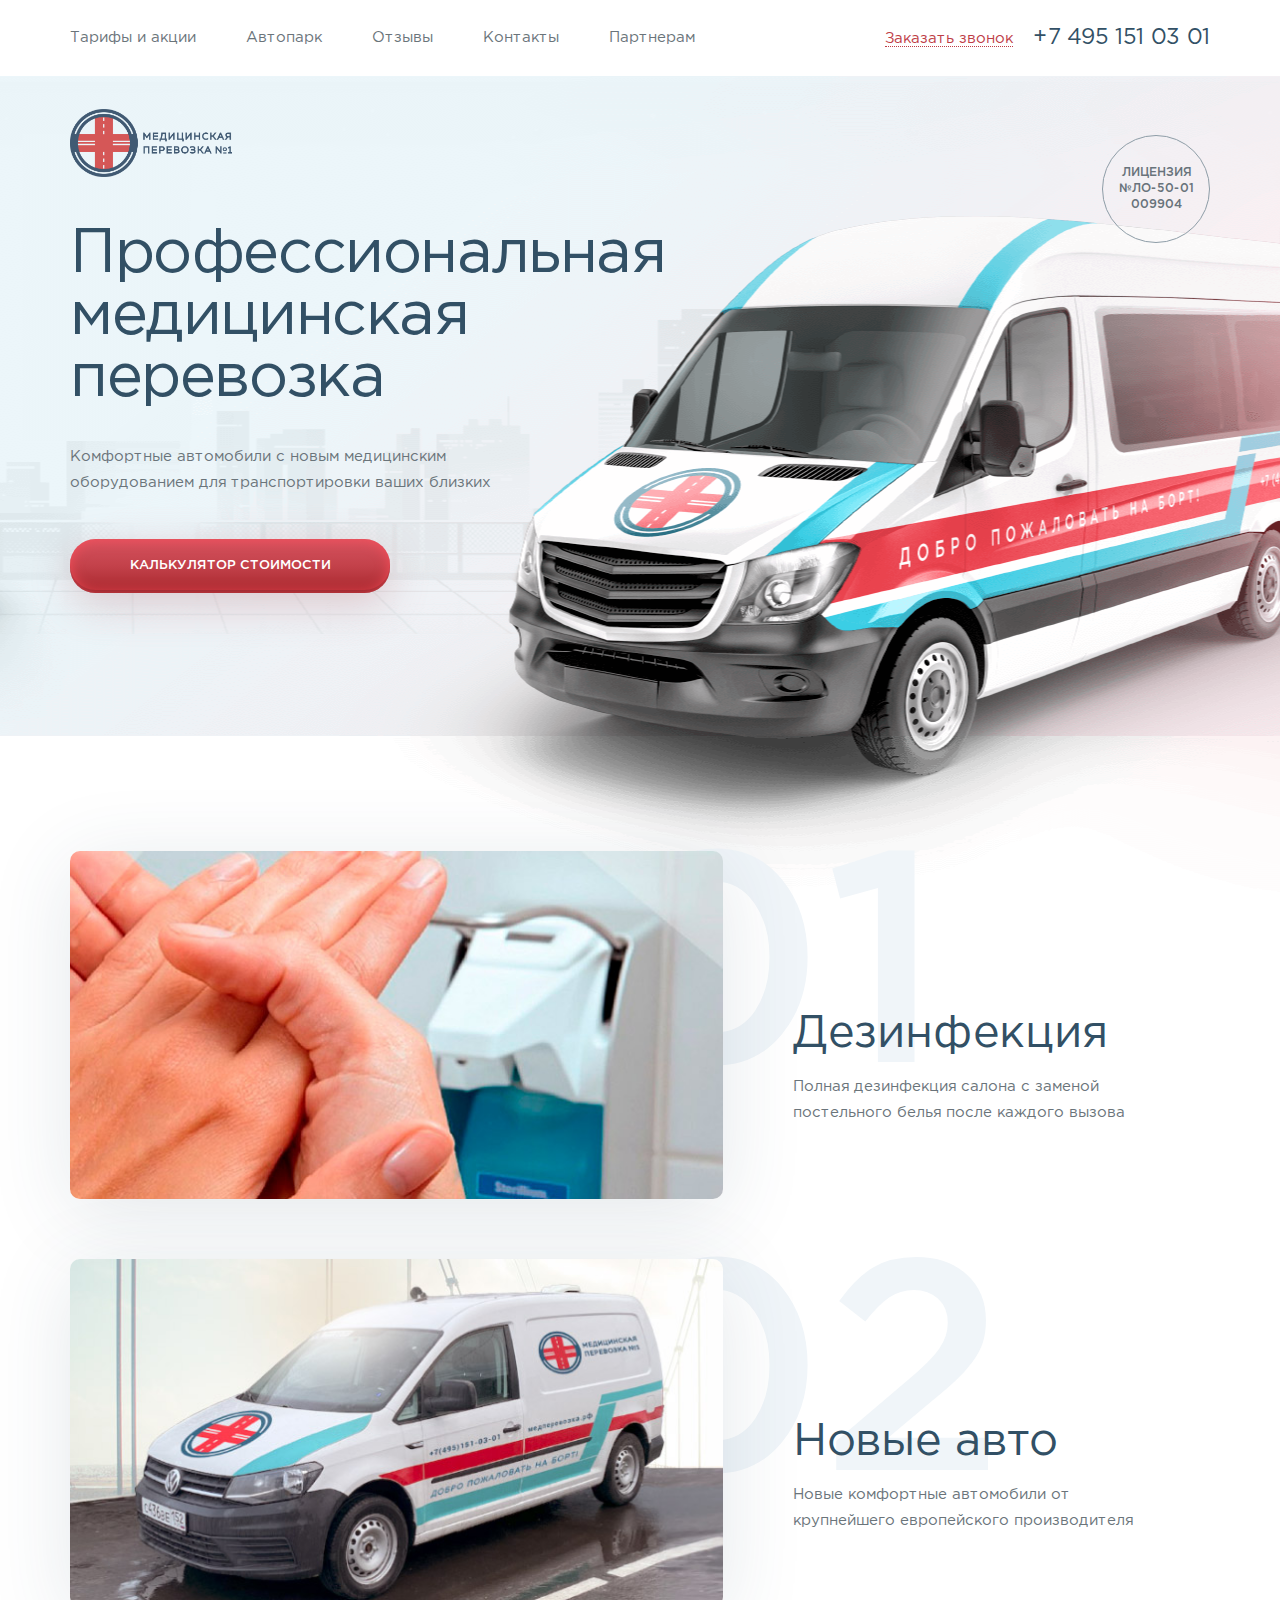
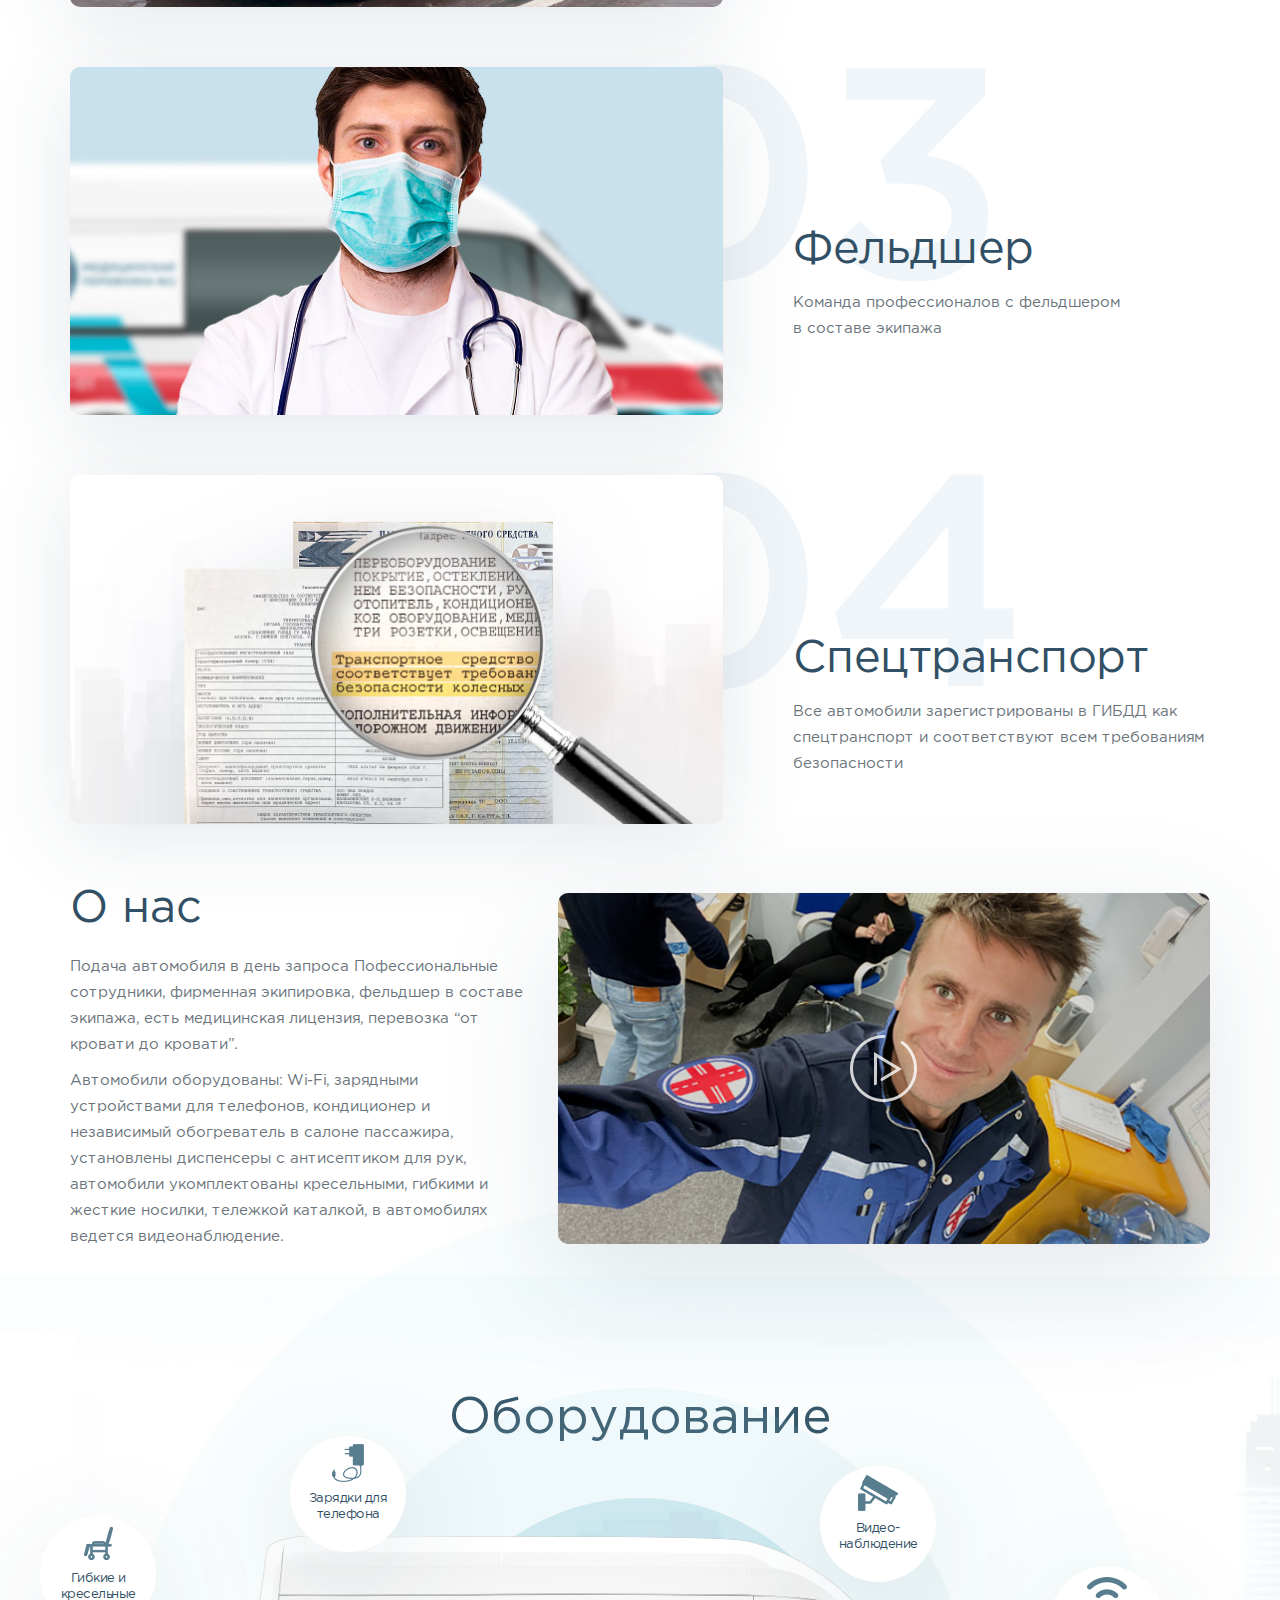
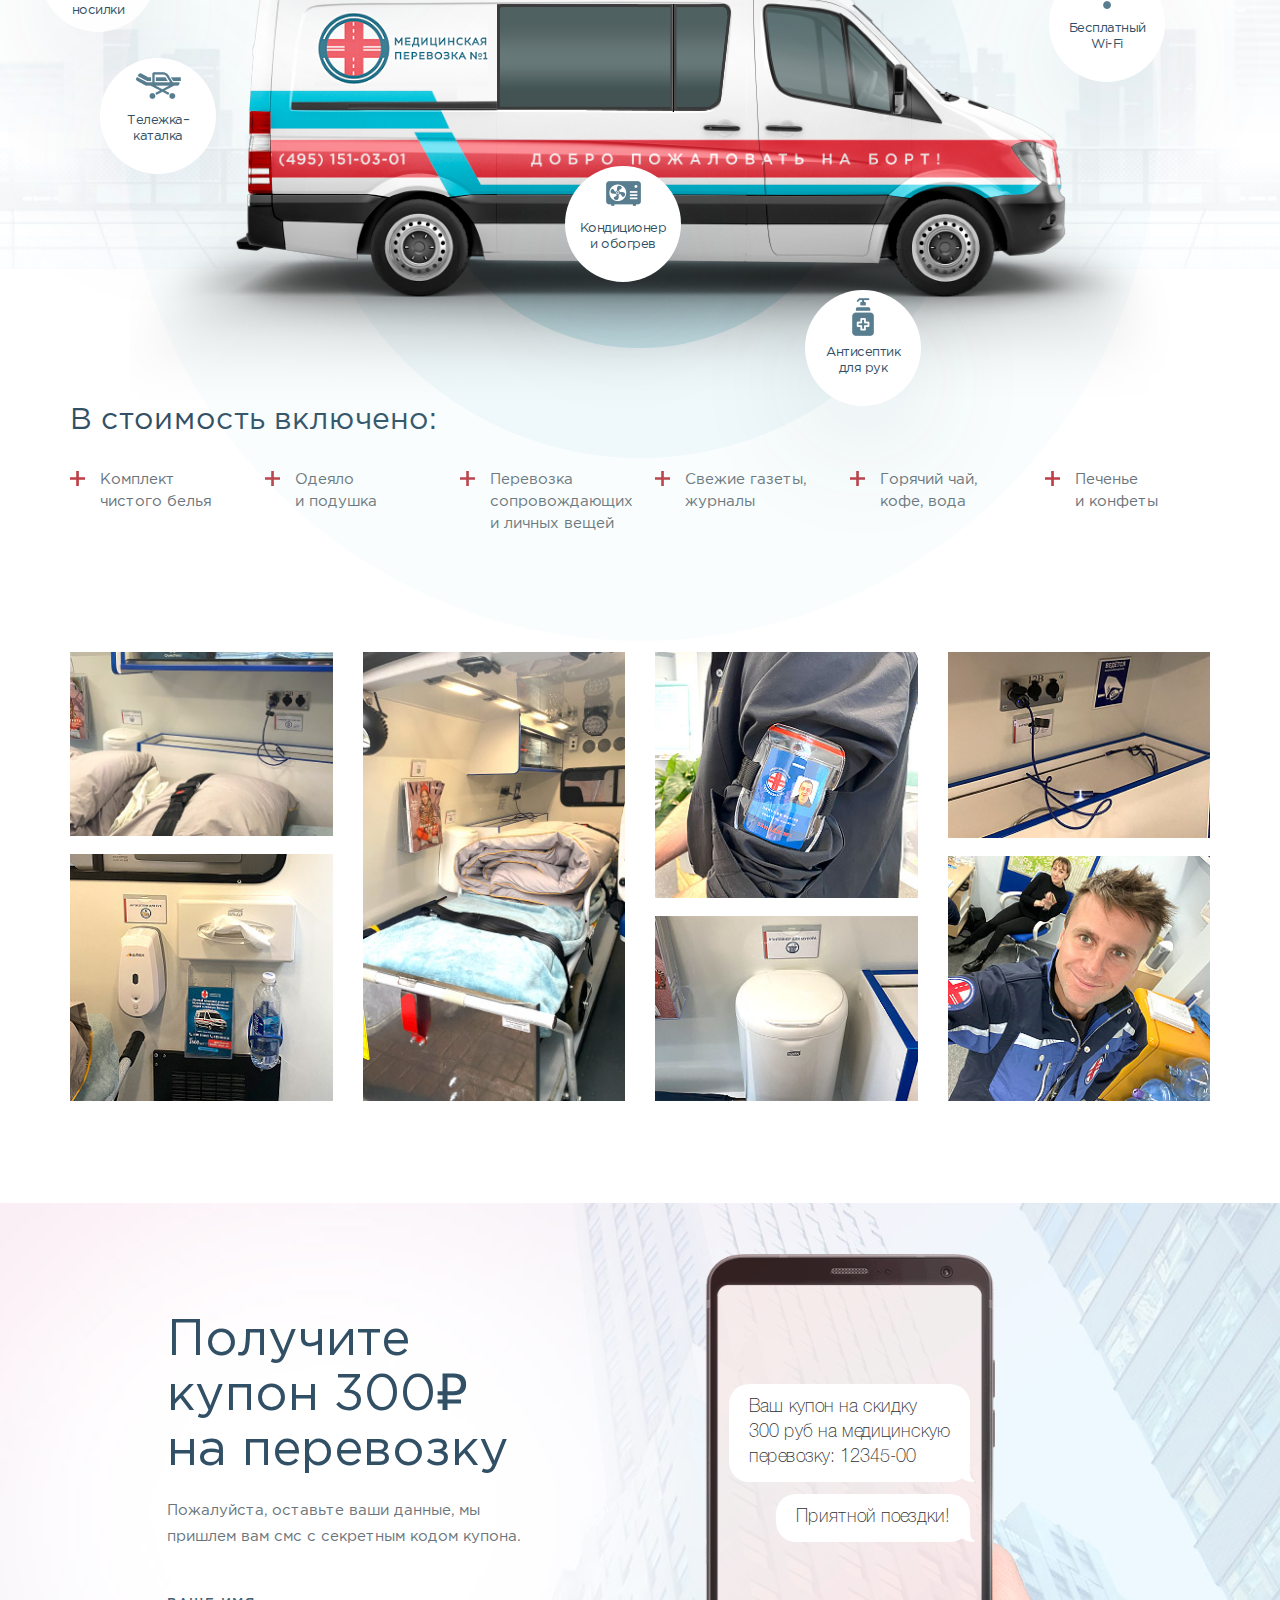
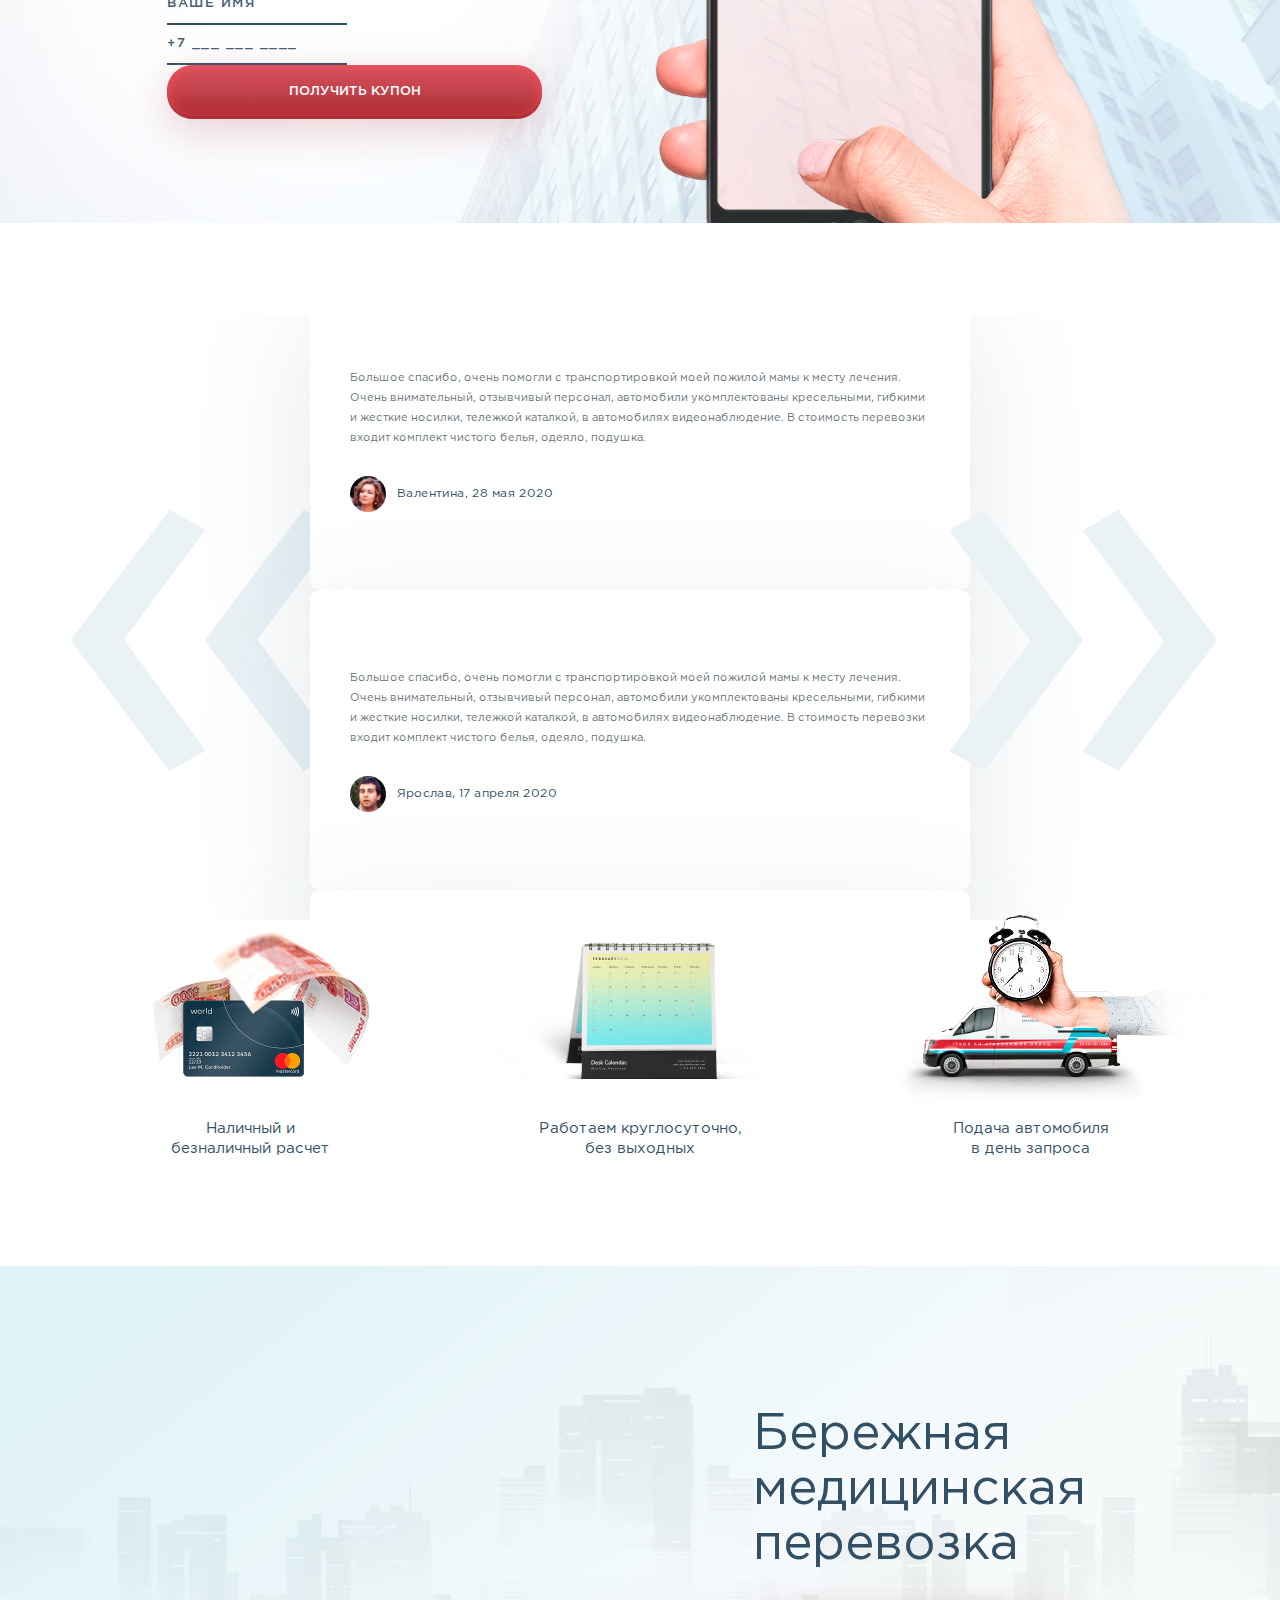
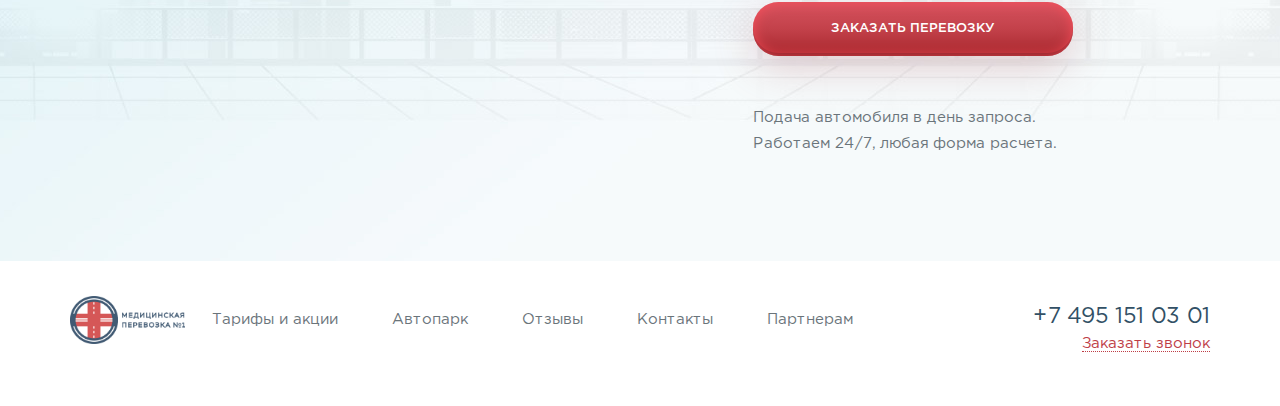
==== commit 78b52f3a: "html" ====
--- a/docs/index.html
+++ b/docs/index.html
@@ -20,7 +20,7 @@
 		<link rel="icon" href="images/touch/favicon-96x96.png" sizes="96x96">
 		<link rel="icon" href="images/touch/android-icon-192x192.png" sizes="196x196">
 		<link rel="manifest" href="images/touch/manifest.json">
-		<link rel="stylesheet" href="css/main.css?v=1598724991101">
+		<link rel="stylesheet" href="css/main.css?v=1602483831885">
 	</head>
 	<body>
 		<header>
@@ -70,9 +70,9 @@
 					</div>
 				</div>
 				<div class="slider-utp">
-					<div class="uk-position-relative uk-visible-toggle uk-light" tabindex="-1" uk-slideshow="max-height: 510">
-						<ul class="uk-slideshow-items">
-							<li>
+					<div class="container">
+						<div class="slider__utp slider sliderUtpInit">
+							<div>
 								<div class="container container-utp">
 									<div class="row">
 										<div class="col-lg-7 col-sm-6 col-xs-12">
@@ -82,13 +82,13 @@
 											<div class="utp-slide-content">
 												<div class="utp-slide-num">01</div>
 												<div class="utp-slide-title">Дезинфекция</div>
-												<p>Полная дезинфекция салона с заменой <br> постельного белья после каждого вызова</p><a class="uk-position-center-left btn-prev-utp" href="#" uk-slidenav-previous="" uk-slideshow-item="previous"></a><a class="uk-position-center-right btn-next-utp" href="#" uk-slidenav-next="" uk-slideshow-item="next"></a>
-											</div>
-										</div>
-									</div>
-								</div>
-							</li>
-							<li>
+												<p>Полная дезинфекция салона с заменой <br> постельного белья после каждого вызова</p>
+											</div>
+										</div>
+									</div>
+								</div>
+							</div>
+							<div>
 								<div class="container container-utp">
 									<div class="row">
 										<div class="col-lg-7 col-sm-6 col-xs-12">
@@ -98,13 +98,13 @@
 											<div class="utp-slide-content">
 												<div class="utp-slide-num">02</div>
 												<div class="utp-slide-title">Новые авто</div>
-												<p>Новые комфортные автомобили от <br> крупнейшего европейского производителя</p><a class="uk-position-center-left btn-prev-utp" href="#" uk-slidenav-previous="" uk-slideshow-item="previous"></a><a class="uk-position-center-right btn-next-utp" href="#" uk-slidenav-next="" uk-slideshow-item="next"></a>
-											</div>
-										</div>
-									</div>
-								</div>
-							</li>
-							<li>
+												<p>Новые комфортные автомобили от <br> крупнейшего европейского производителя</p>
+											</div>
+										</div>
+									</div>
+								</div>
+							</div>
+							<div>
 								<div class="container container-utp">
 									<div class="row">
 										<div class="col-lg-7 col-sm-6 col-xs-12">
@@ -114,13 +114,13 @@
 											<div class="utp-slide-content">
 												<div class="utp-slide-num">03</div>
 												<div class="utp-slide-title">Фельдшер</div>
-												<p>Команда профессионалов с фельдшером <br>	в составе экипажа</p><a class="uk-position-center-left btn-prev-utp" href="#" uk-slidenav-previous="" uk-slideshow-item="previous"></a><a class="uk-position-center-right btn-next-utp" href="#" uk-slidenav-next="" uk-slideshow-item="next"></a>
-											</div>
-										</div>
-									</div>
-								</div>
-							</li>
-							<li>
+												<p>Команда профессионалов с фельдшером <br>	в составе экипажа</p>
+											</div>
+										</div>
+									</div>
+								</div>
+							</div>
+							<div>
 								<div class="container container-utp">
 									<div class="row">
 										<div class="col-lg-7 col-sm-6 col-xs-12">
@@ -130,13 +130,13 @@
 											<div class="utp-slide-content">
 												<div class="utp-slide-num">04</div>
 												<div class="utp-slide-title">Спецтранспорт</div>
-												<p>Все автомобили зарегистрированы в ГИБДД как спецтранспорт и соответствуют всем требованиям безопасности</p><a class="uk-position-center-left btn-prev-utp" href="#" uk-slidenav-previous="" uk-slideshow-item="previous"></a><a class="uk-position-center-right btn-next-utp" href="#" uk-slidenav-next="" uk-slideshow-item="next"></a>
-											</div>
-										</div>
-									</div>
-								</div>
-							</li>
-						</ul>
+												<p>Все автомобили зарегистрированы в ГИБДД как спецтранспорт и соответствуют всем требованиям безопасности</p>
+											</div>
+										</div>
+									</div>
+								</div>
+							</div>
+						</div>
 					</div>
 				</div>
 				<div class="clear"></div>
@@ -159,7 +159,7 @@
 					</div>
 				</div>
 				<div class="clear"></div>
-				<div class="equipment-home">
+				<div class="equipment-home" id="equipmentAnimation">
 					<div class="container">
 						<div class="row">
 							<div class="col-xs-12">
@@ -381,15 +381,19 @@
 						<div class="row">
 							<div class="col-lg-7 col-sm-6 xs-hidden">
 								<div class="medical-scene" id="medicalScene">
-									<div class="medical-img1 paralax-box" data-depth="0.2" data-limit-y="0" data-origin-y="0">
-										<picture data-aos="fade-right">
-											<source media="(max-width: 767px)" type="image/jpg" srcset="images/dote.png"><img src="images/medical-img1.png" alt="#">
-										</picture>
-									</div>
-									<div class="medical-img2 paralax-box" data-depth="0.3" data-limit-y="0">
-										<picture data-aos="fade-right">
-											<source media="(max-width: 767px)" type="image/jpg" srcset="images/dote.png">
-										</picture><img src="images/medical-img2.png" alt="#">
+									<div class="medical__img--box" data-aos="fade-right" data-aos-easing="ease-in-sine" data-aos-offset="500">
+										<div class="medical-img1 paralax-box">
+											<picture>
+												<source media="(max-width: 767px)" type="image/jpg" srcset="images/dote.png"><img src="images/medical-img1.png" alt="#">
+											</picture>
+										</div>
+									</div>
+									<div class="medical__img--box" data-aos="fade-right" data-aos-easing="ease-in-sine" data-aos-offset="300">
+										<div class="medical-img2 paralax-box">
+											<picture>
+												<source media="(max-width: 767px)" type="image/jpg" srcset="images/dote.png">
+											</picture><img src="images/medical-img2.png" alt="#">
+										</div>
 									</div>
 								</div>
 							</div>
@@ -529,9 +533,9 @@
 				<p>скоро свяжемся с вами</p>
 			</div>
 		</div>
-		<script src="js/vendor.js?v=1598724991101"></script>
-		<script src="js/main.js?v=1598724991101"></script>
-		<script src="js/aos.js?v=1598724991101"></script>
+		<script src="js/vendor.js?v=1602483831885"></script>
+		<script src="js/main.js?v=1602483831885"></script>
+		<script src="js/aos.js?v=1602483831885"></script>
 		<script>AOS.init();</script>
 	</body>
 </html>--- a/docs/css/main.css
+++ b/docs/css/main.css
@@ -12830,12 +12830,12 @@
     .rb-drop li:first-child {
       border-top: 0; }
 
-.before, .rb-slct::before, .btn-red::before, .btn-red::after, .btn-prev-utp::before, .btn-next-utp::before, .included-cost-box::before, .message-box::before, .review-box::before, .breadcrumb-nav li::before, .label-checkbox::before, .label-checkbox::after, .baloon-phone li a::before, .baloon-email li a::before, .baloon-adress li::before {
+.before, .rb-slct::before, .btn-red::before, .btn-red::after, .slider__utp .slick-arrow.slick-next::before, .slider__utp .slick-arrow.slick-prev::before, .btn-prev-utp::before, .btn-next-utp::before, .included-cost-box::before, .message-box::before, .review-box::before, .breadcrumb-nav li::before, .slider__discount .slick-arrow.slick-next::before, .slider__discount .slick-arrow.slick-prev::before, .label-checkbox::before, .label-checkbox::after, .baloon-phone li a::before, .baloon-email li a::before, .baloon-adress li::before {
   content: "";
   display: block;
   position: absolute; }
 
-.d-block, .rb-select, header, .wrapper, .content-page, .screen-one, .slider-utp, .utp-slide-img, .about-home, .about-home-content, .about-home-video-cover, .equipment-home, .included-cost-home, .included-cost-box, .gallery-home, .cupon-home, .cupon-content, .reviews-home, .triger-home, .triger-box, .medical-transportation-home, .medical-transportation-content, .medical-scene, footer, .breadcrumb-container, .tarif-container, .tarif-list, .tarif-calc-container, .calc-box, #map1, .reviews-container, .reviews-video-container, .reviews-book-container, .book-review-content, .book-review-img, .triger-car-container, .triger-car-box, .triger-car-img, .triger-car-title, .partner-container, .map-container {
+.d-block, .rb-select, header, .wrapper, .content-page, .screen-one, .slider-utp, .utp-slide-img, .about-home, .about-home-content, .about-home-video-cover, .equipment-home, .included-cost-home, .included-cost-box, .gallery-home, .cupon-home, .cupon-content, .reviews-home, .triger-home, .triger-box, .medical-transportation-home, .medical-transportation-content, .medical-scene, footer, .breadcrumb-container, .tarif-container, .tarif-list, .slide-discount-img > div, .tarif-calc-container, .calc-box, #map1, .reviews-container, .reviews-video-container, .reviews-book-container, .book-review-content, .book-review-img, .triger-car-container, .triger-car-box, .triger-car-img, .triger-car-title, .partner-container, .map-container, .map-contacts {
   display: block;
   float: left;
   width: 100%; }
@@ -14927,6 +14927,84 @@
     .slider-utp .uk-slideshow-items {
       min-height: 240px !important; } }
 
+.slider__utp {
+  margin-bottom: 20px; }
+  .slider__utp .slick-arrow {
+    border: 1px solid #2d4e64;
+    width: 38px;
+    height: 38px;
+    -webkit-border-radius: 19px;
+       -moz-border-radius: 19px;
+            border-radius: 19px;
+    z-index: 10;
+    opacity: 1 !important;
+    -webkit-transform: translate(0, 0);
+       -moz-transform: translate(0, 0);
+        -ms-transform: translate(0, 0);
+         -o-transform: translate(0, 0);
+            transform: translate(0, 0);
+    top: inherit;
+    bottom: 80px; }
+    .slider__utp .slick-arrow::before {
+      opacity: 1 !important; }
+    .slider__utp .slick-arrow.slick-next {
+      right: -webkit-calc(50% - 43px);
+      right: -moz-calc(50% - 43px);
+      right: calc(50% - 43px); }
+      @media (min-width: 768px) {
+        .slider__utp .slick-arrow.slick-next {
+          right: inherit;
+          left: -webkit-calc(50% + 58px);
+          left: -moz-calc(50% + 58px);
+          left: calc(50% + 58px); } }
+      @media (min-width: 1200px) {
+        .slider__utp .slick-arrow.slick-next {
+          left: -webkit-calc(58.33333333% + 103px);
+          left: -moz-calc(58.33333333% + 103px);
+          left: calc(58.33333333% + 103px); } }
+      .slider__utp .slick-arrow.slick-next::before {
+        background: url("../images/sprites/svg/icon-arrow-right.svg") no-repeat center;
+        left: 0;
+        top: 0;
+        width: 100%;
+        height: 100%; }
+    .slider__utp .slick-arrow.slick-prev {
+      left: -webkit-calc(50% - 43px);
+      left: -moz-calc(50% - 43px);
+      left: calc(50% - 43px); }
+      @media (min-width: 768px) {
+        .slider__utp .slick-arrow.slick-prev {
+          left: -webkit-calc(50% + 10px);
+          left: -moz-calc(50% + 10px);
+          left: calc(50% + 10px); } }
+      @media (min-width: 1200px) {
+        .slider__utp .slick-arrow.slick-prev {
+          left: -webkit-calc(58.33333333% + 55px);
+          left: -moz-calc(58.33333333% + 55px);
+          left: calc(58.33333333% + 55px); } }
+      .slider__utp .slick-arrow.slick-prev::before {
+        background: url("../images/sprites/svg/icon-arrow-left.svg") no-repeat center;
+        left: 0;
+        top: 0;
+        width: 100%;
+        height: 100%; }
+  .slider__utp .slick-slide > div {
+    padding-bottom: 80px; }
+  @media (min-width: 320px) {
+    .slider__utp .slick-list {
+      width: -webkit-calc(100% + 20px);
+      width: -moz-calc(100% + 20px);
+      width: calc(100% + 20px);
+      margin-left: -10px;
+      padding-left: 10px; } }
+  @media (min-width: 1200px) {
+    .slider__utp .slick-list {
+      width: -webkit-calc(100% + 80px);
+      width: -moz-calc(100% + 80px);
+      width: calc(100% + 80px);
+      margin-left: -80px;
+      padding-left: 80px; } }
+
 .utp-slide-img {
   -webkit-box-shadow: 0 13px 82px 0 rgba(45, 78, 100, 0.13);
      -moz-box-shadow: 0 13px 82px 0 rgba(45, 78, 100, 0.13);
@@ -14995,7 +15073,8 @@
   margin-bottom: 17px; }
 
 .container-utp {
-  padding-top: 60px; }
+  padding-top: 60px;
+  position: relative; }
   .container-utp .row {
     display: -webkit-box;
     display: -webkit-flex;
@@ -15336,6 +15415,9 @@
      -moz-border-radius: 58px;
           border-radius: 58px;
   display: block; }
+  @media (min-width: 768px) {
+    .equipment-box {
+      position: absolute; } }
   @media (max-width: 1023px) {
     .equipment-box {
       width: 90px;
@@ -15360,7 +15442,11 @@
       width: 100%; } }
 
 .eq1 {
-  margin: 240px 0 0 -15px; }
+  margin: 240px 0 0 -15px;
+  -webkit-transition: 300ms ease-out;
+  -o-transition: 300ms ease-out;
+  -moz-transition: 300ms ease-out;
+  transition: 300ms ease-out; }
   @media (max-width: 1149px) {
     .eq1 {
       margin-left: 20px; } }
@@ -15369,19 +15455,31 @@
       margin-top: 110px; } }
 
 .eq2 {
-  margin: 382px 0 0 45px; }
+  margin: 382px 0 0 45px;
+  -webkit-transition: 200ms ease-out;
+  -o-transition: 200ms ease-out;
+  -moz-transition: 200ms ease-out;
+  transition: 200ms ease-out; }
   @media (max-width: 1023px) {
     .eq2 {
       margin: 226px 0 0 30px; } }
 
 .eq3 {
-  margin: 160px 0 0 235px; }
+  margin: 160px 0 0 235px;
+  -webkit-transition: 100ms ease-out;
+  -o-transition: 100ms ease-out;
+  -moz-transition: 100ms ease-out;
+  transition: 100ms ease-out; }
   @media (max-width: 1023px) {
     .eq3 {
       margin: 70px 0 0 155px; } }
 
 .eq4 {
-  margin: 490px 0 0 510px; }
+  margin: 490px 0 0 510px;
+  -webkit-transition: 400ms ease-out;
+  -o-transition: 400ms ease-out;
+  -moz-transition: 400ms ease-out;
+  transition: 400ms ease-out; }
   @media (max-width: 1149px) {
     .eq4 {
       margin: 470px 0 0 440px; } }
@@ -15390,7 +15488,11 @@
       margin: 290px 0 0 350px; } }
 
 .eq5 {
-  margin: 190px 0 0 765px; }
+  margin: 190px 0 0 765px;
+  -webkit-transition: 350ms ease-out;
+  -o-transition: 350ms ease-out;
+  -moz-transition: 350ms ease-out;
+  transition: 350ms ease-out; }
   @media (max-width: 1149px) {
     .eq5 {
       margin: 190px 0 0 695px; } }
@@ -15399,7 +15501,11 @@
       margin: 77px 0 0 515px; } }
 
 .eq6 {
-  margin: 614px 0 0 750px; }
+  margin: 614px 0 0 750px;
+  -webkit-transition: 500ms ease-out;
+  -o-transition: 500ms ease-out;
+  -moz-transition: 500ms ease-out;
+  transition: 500ms ease-out; }
   @media (max-width: 1149px) {
     .eq6 {
       margin: 584px 0 0 670px; } }
@@ -15408,7 +15514,11 @@
       margin: 364px 0 0 480px; } }
 
 .eq7 {
-  margin: 290px 0 0 994px; }
+  margin: 290px 0 0 994px;
+  -webkit-transition: 450ms ease-out;
+  -o-transition: 450ms ease-out;
+  -moz-transition: 450ms ease-out;
+  transition: 450ms ease-out; }
   @media (max-width: 1149px) {
     .eq7 {
       margin: 290px 0 0 864px; } }
@@ -15907,12 +16017,9 @@
   -o-transition: 300ms ease-out;
   -moz-transition: 300ms ease-out;
   transition: 300ms ease-out; }
-  @media (max-width: 1149px) {
-    .medical-img1 {
-      margin-left: -300px; } }
   @media (max-width: 1023px) {
     .medical-img1 {
-      margin-left: -380px; } }
+      left: -365px; } }
 
 .medical-img2 {
   width: 831px;
@@ -15924,6 +16031,9 @@
   -o-transition: 300ms ease-out;
   -moz-transition: 300ms ease-out;
   transition: 300ms ease-out; }
+  @media (max-width: 1023px) {
+    .medical-img2 {
+      left: -365px; } }
 
 .medical-scene {
   position: relative; }
@@ -16363,6 +16473,9 @@
   width: 100%;
   margin-top: 28px; }
 
+.page-sub-title {
+  padding-right: 105px; }
+
 .slider-discount {
   display: block;
   float: left;
@@ -16372,6 +16485,80 @@
   width: calc(100% + 10px);
   margin-left: -10px;
   position: relative; }
+
+@media (min-width: 768px) {
+  .slider-discount .uk-slideshow-items {
+    min-height: 480px !important;
+    margin-bottom: -25px; } }
+
+@media (max-width: 767px) {
+  .slider-discount .uk-slideshow-items {
+    min-height: auto !important; } }
+
+.slider__discount {
+  margin-bottom: 0 !important; }
+  @media (min-width: 768px) {
+    .slider__discount .slick-dots {
+      bottom: inherit;
+      top: 57px;
+      text-align: right; } }
+  .slider__discount .slick-dots li {
+    margin: 0;
+    padding: 5px; }
+    .slider__discount .slick-dots li button {
+      width: 10px;
+      height: 10px;
+      border: 2px solid #d9e1e4;
+      padding: 0;
+      -webkit-border-radius: 50%;
+         -moz-border-radius: 50%;
+              border-radius: 50%; }
+      .slider__discount .slick-dots li button::before {
+        display: none; }
+    .slider__discount .slick-dots li.slick-active button {
+      background: #be3d46;
+      border-color: #be3d46; }
+  .slider__discount .slick-arrow {
+    border: 1px solid #2d4e64;
+    width: 38px;
+    height: 38px;
+    -webkit-border-radius: 19px;
+       -moz-border-radius: 19px;
+            border-radius: 19px;
+    z-index: 10;
+    opacity: 1 !important;
+    -webkit-transform: translate(0, 0);
+       -moz-transform: translate(0, 0);
+        -ms-transform: translate(0, 0);
+         -o-transform: translate(0, 0);
+            transform: translate(0, 0);
+    top: inherit;
+    bottom: 50px; }
+    .slider__discount .slick-arrow::before {
+      opacity: 1 !important; }
+    .slider__discount .slick-arrow.slick-next {
+      right: 10px; }
+      @media (min-width: 768px) {
+        .slider__discount .slick-arrow.slick-next {
+          right: inherit;
+          left: 448px; } }
+      .slider__discount .slick-arrow.slick-next::before {
+        background: url("../images/sprites/svg/icon-arrow-right.svg") no-repeat center;
+        left: 0;
+        top: 0;
+        width: 100%;
+        height: 100%; }
+    .slider__discount .slick-arrow.slick-prev {
+      left: 10px; }
+      @media (min-width: 768px) {
+        .slider__discount .slick-arrow.slick-prev {
+          left: 400px; } }
+      .slider__discount .slick-arrow.slick-prev::before {
+        background: url("../images/sprites/svg/icon-arrow-left.svg") no-repeat center;
+        left: 0;
+        top: 0;
+        width: 100%;
+        height: 100%; }
 
 .slider-nav-discount {
   position: absolute;
@@ -16393,15 +16580,18 @@
       background: #be3d46; }
 
 .slide-discount-img {
-  min-width: 360px;
-  max-width: 360px;
-  position: relative;
-  -webkit-box-shadow: 0 4px 12px rgba(45, 78, 100, 0.2);
-     -moz-box-shadow: 0 4px 12px rgba(45, 78, 100, 0.2);
-          box-shadow: 0 4px 12px rgba(45, 78, 100, 0.2);
-  -webkit-border-radius: 10px;
-     -moz-border-radius: 10px;
-          border-radius: 10px; }
+  width: 360px;
+  -webkit-flex-shrink: 0;
+      -ms-flex-negative: 0;
+          flex-shrink: 0; }
+  .slide-discount-img > div {
+    position: relative;
+    -webkit-box-shadow: 0 4px 12px rgba(45, 78, 100, 0.2);
+       -moz-box-shadow: 0 4px 12px rgba(45, 78, 100, 0.2);
+            box-shadow: 0 4px 12px rgba(45, 78, 100, 0.2);
+    -webkit-border-radius: 10px;
+       -moz-border-radius: 10px;
+            border-radius: 10px; }
   .slide-discount-img img {
     float: left;
     -webkit-border-radius: 10px;
@@ -16432,7 +16622,7 @@
      -moz-box-align: end;
       -ms-flex-align: end;
           align-items: flex-end;
-  text-shadow: 0 14px 60px rgba(45, 78, 100, 0.2); }
+  text-shadow: 0 14px 40px rgba(45, 78, 100, 0.2); }
   .slide-discount-text span.percent {
     font-size: 100px;
     line-height: 73px; }
@@ -16448,12 +16638,14 @@
       -ms-flex-positive: 1;
           flex-grow: 1;
   padding-left: 30px;
-  position: relative; }
+  position: relative;
+  padding-bottom: 50px; }
 
 .slide-discount-arrow {
   position: absolute;
-  bottom: 0;
-  width: 100%;
+  bottom: 50px;
+  left: 401px;
+  width: 90px;
   z-index: 20;
   display: block;
   height: 38px; }
@@ -16948,19 +17140,181 @@
 .partner-img {
   width: 817px;
   margin-top: -83px;
-  margin-left: -20px; }
+  margin-left: -20px;
+  position: relative;
+  float: left; }
 
 .medical-transportation-partners {
   background: url("../images/bg-partners.jpg") no-repeat center; }
   .medical-transportation-partners .h1 {
     white-space: nowrap; }
 
+.partner__img--cover {
+  float: left;
+  width: 100%; }
+  @media (max-width: 1024px) {
+    .partner__img--cover {
+      display: none !important; } }
+
+.partner__img--mobile {
+  display: none !important;
+  float: left;
+  width: 100%; }
+  @media (max-width: 1024px) {
+    .partner__img--mobile {
+      display: block !important; } }
+
+@media (max-width: 1024px) {
+  .partner__img--car1,
+  .partner__img--car2 {
+    display: none !important; } }
+
+.car-one {
+  position: absolute;
+  left: 0;
+  top: 58px;
+  width: 575px;
+  height: 502px;
+  z-index: 2;
+  -webkit-transition: 300ms ease-out;
+  -o-transition: 300ms ease-out;
+  -moz-transition: 300ms ease-out;
+  transition: 300ms ease-out; }
+
+.car-two {
+  position: absolute;
+  right: 26px;
+  top: 49px;
+  width: 422px;
+  height: 396px;
+  z-index: 1;
+  -webkit-transition: 300ms ease-out;
+  -o-transition: 300ms ease-out;
+  -moz-transition: 300ms ease-out;
+  transition: 300ms ease-out; }
+
 /*END partners */
 /*START контакты */
+.map-container {
+  overflow: hidden; }
+
 .map-contacts {
-  height: 1000px;
-  float: left;
-  width: 100%; }
+  height: 1145px;
+  background: url("../images/map.jpg") no-repeat top center; }
+  .map-contacts .container {
+    position: relative;
+    height: 100%; }
+    @media (max-width: 767px) {
+      .map-contacts .container {
+        width: 414px; } }
+    @media (max-width: 413px) {
+      .map-contacts .container {
+        width: 320px; } }
+
+.map__baloon--marker {
+  display: block;
+  margin: 0 auto;
+  width: 142px;
+  height: 127px;
+  cursor: pointer; }
+
+.radio-map {
+  display: none; }
+  .radio-map:checked + label .baloon-wrap {
+    overflow: visible;
+    visibility: visible;
+    opacity: 1;
+    z-index: 10; }
+
+.map__baloon {
+  position: absolute; }
+
+.baloon-wrap {
+  background: #fff;
+  width: 472px;
+  display: block;
+  position: absolute;
+  bottom: 5px;
+  left: 50%;
+  margin-left: -262px;
+  overflow: hidden;
+  visibility: hidden;
+  opacity: 0;
+  -webkit-transition: overflow 0.3s,  visibility 0.3s, opacity 0.3s;
+  -o-transition: overflow 0.3s,  visibility 0.3s, opacity 0.3s;
+  -moz-transition: overflow 0.3s,  visibility 0.3s, opacity 0.3s;
+  transition: overflow 0.3s,  visibility 0.3s, opacity 0.3s; }
+
+.baloon1 {
+  top: 393px;
+  left: 85px; }
+  @media (max-width: 1365px) {
+    .baloon1 {
+      left: 195px; } }
+  @media (max-width: 767px) {
+    .baloon1 {
+      top: 340px;
+      left: 145px; } }
+  @media (max-width: 413px) {
+    .baloon1 {
+      left: 134px; } }
+
+.baloon2 {
+  top: 75px;
+  left: 490px; }
+  .baloon2 .baloon-wrap {
+    top: 0;
+    bottom: inherit; }
+  @media (max-width: 767px) {
+    .baloon2 {
+      top: 35px;
+      left: 170px; } }
+  @media (max-width: 413px) {
+    .baloon2 {
+      left: 134px; } }
+
+.baloon3 {
+  top: 404px;
+  left: 1027px; }
+  @media (max-width: 1365px) {
+    .baloon3 {
+      left: 735px; } }
+  @media (max-width: 1023px) {
+    .baloon3 {
+      left: 475px; } }
+  @media (max-width: 767px) {
+    .baloon3 {
+      top: 435px;
+      left: 217px; } }
+  @media (max-width: 413px) {
+    .baloon3 {
+      left: 134px; } }
+
+.baloon4 {
+  top: 635px;
+  left: 310px; }
+  @media (max-width: 767px) {
+    .baloon4 {
+      left: 180px; } }
+  @media (max-width: 413px) {
+    .baloon4 {
+      left: 134px; } }
+
+.baloon5 {
+  top: 907px;
+  left: 770px; }
+  @media (max-width: 1365px) {
+    .baloon5 {
+      left: 720px; } }
+  @media (max-width: 1023px) {
+    .baloon5 {
+      left: 470px; } }
+  @media (max-width: 767px) {
+    .baloon5 {
+      left: 180px; } }
+  @media (max-width: 413px) {
+    .baloon5 {
+      left: 134px; } }
 
 .baloon-content {
   width: 265px;
@@ -17077,6 +17431,39 @@
     display: none !important; }
   .baloon-wrap .si-content {
     max-width: 100% !important; }
+
+.map__car {
+  position: absolute; }
+
+.map-car1 {
+  top: 404px;
+  left: 300px;
+  width: 154px;
+  height: 113px; }
+
+.map-car2 {
+  top: 800px;
+  left: 437px;
+  width: 119px;
+  height: 154px; }
+
+.map-car3 {
+  top: 503px;
+  left: 547px;
+  width: 156px;
+  height: 111px; }
+
+.map-car4 {
+  top: 164px;
+  left: 810px;
+  width: 113px;
+  height: 155px; }
+
+.map-car5 {
+  top: 575px;
+  left: 1030px;
+  width: 154px;
+  height: 123px; }
 
 /*END контакты */
 .uk-lightbox {
@@ -17229,15 +17616,25 @@
   .triger-car-box p {
     font-size: 13px; }
   .partner-img {
-    margin: 20px 0 0;
-    width: 100%; }
+    margin: 20px auto 0;
+    width: 100%;
+    max-width: 817px;
+    float: none; }
     .partner-img img {
       display: block;
       margin: 0 auto;
       max-width: 100%;
       height: auto; }
   .medical-transportation-partners {
-    background: url("../images/bg-partners-768.jpg") no-repeat center; } }
+    background: url("../images/bg-partners-768.jpg") no-repeat center; }
+  .tarif-container {
+    padding-bottom: 0; }
+  .slider__utp .slick-slide > div {
+    padding-bottom: 35px; }
+  .slider__utp .slick-arrow {
+    bottom: 36px; }
+  .slider__utp .slick-slide > div {
+    padding-top: 20px; } }
 
 /* END 1199px */
 /* START 767px */
@@ -17683,11 +18080,10 @@
   .slide-discount-content {
     display: block; }
   .slide-discount-img {
-    min-width: inherit;
     width: 100%;
     display: block;
     margin: 0 auto;
-    overflow: hidden; }
+    max-width: 360px; }
   .slide-discount-box {
     width: 100%;
     padding: 0;
@@ -17759,11 +18155,16 @@
     margin-bottom: 20px; }
   .medical-transportation-content p br {
     display: none; }
+  .map__baloon--marker {
+    width: 102px;
+    height: 87px; }
   .baloon-wrap {
-    margin-left: 0 !important;
+    margin-left: -185px;
     -webkit-border-radius: 160px;
        -moz-border-radius: 160px;
-            border-radius: 160px; }
+            border-radius: 160px;
+    width: 320px;
+    bottom: 0; }
     .baloon-wrap .si-content-wrapper {
       padding-top: 33px;
       padding-bottom: 33px;
@@ -17811,7 +18212,13 @@
   .baloon-content {
     width: 200px; }
   .baloon-title {
-    margin-bottom: 8px; } }
+    margin-bottom: 8px; }
+  .slide-discount-box {
+    padding-bottom: 0; }
+  .tarif-container {
+    padding-bottom: 24px; }
+  .slider__discount .slick-arrow {
+    bottom: -34px; } }
 
 /* END 767px */
 /* START 479px */
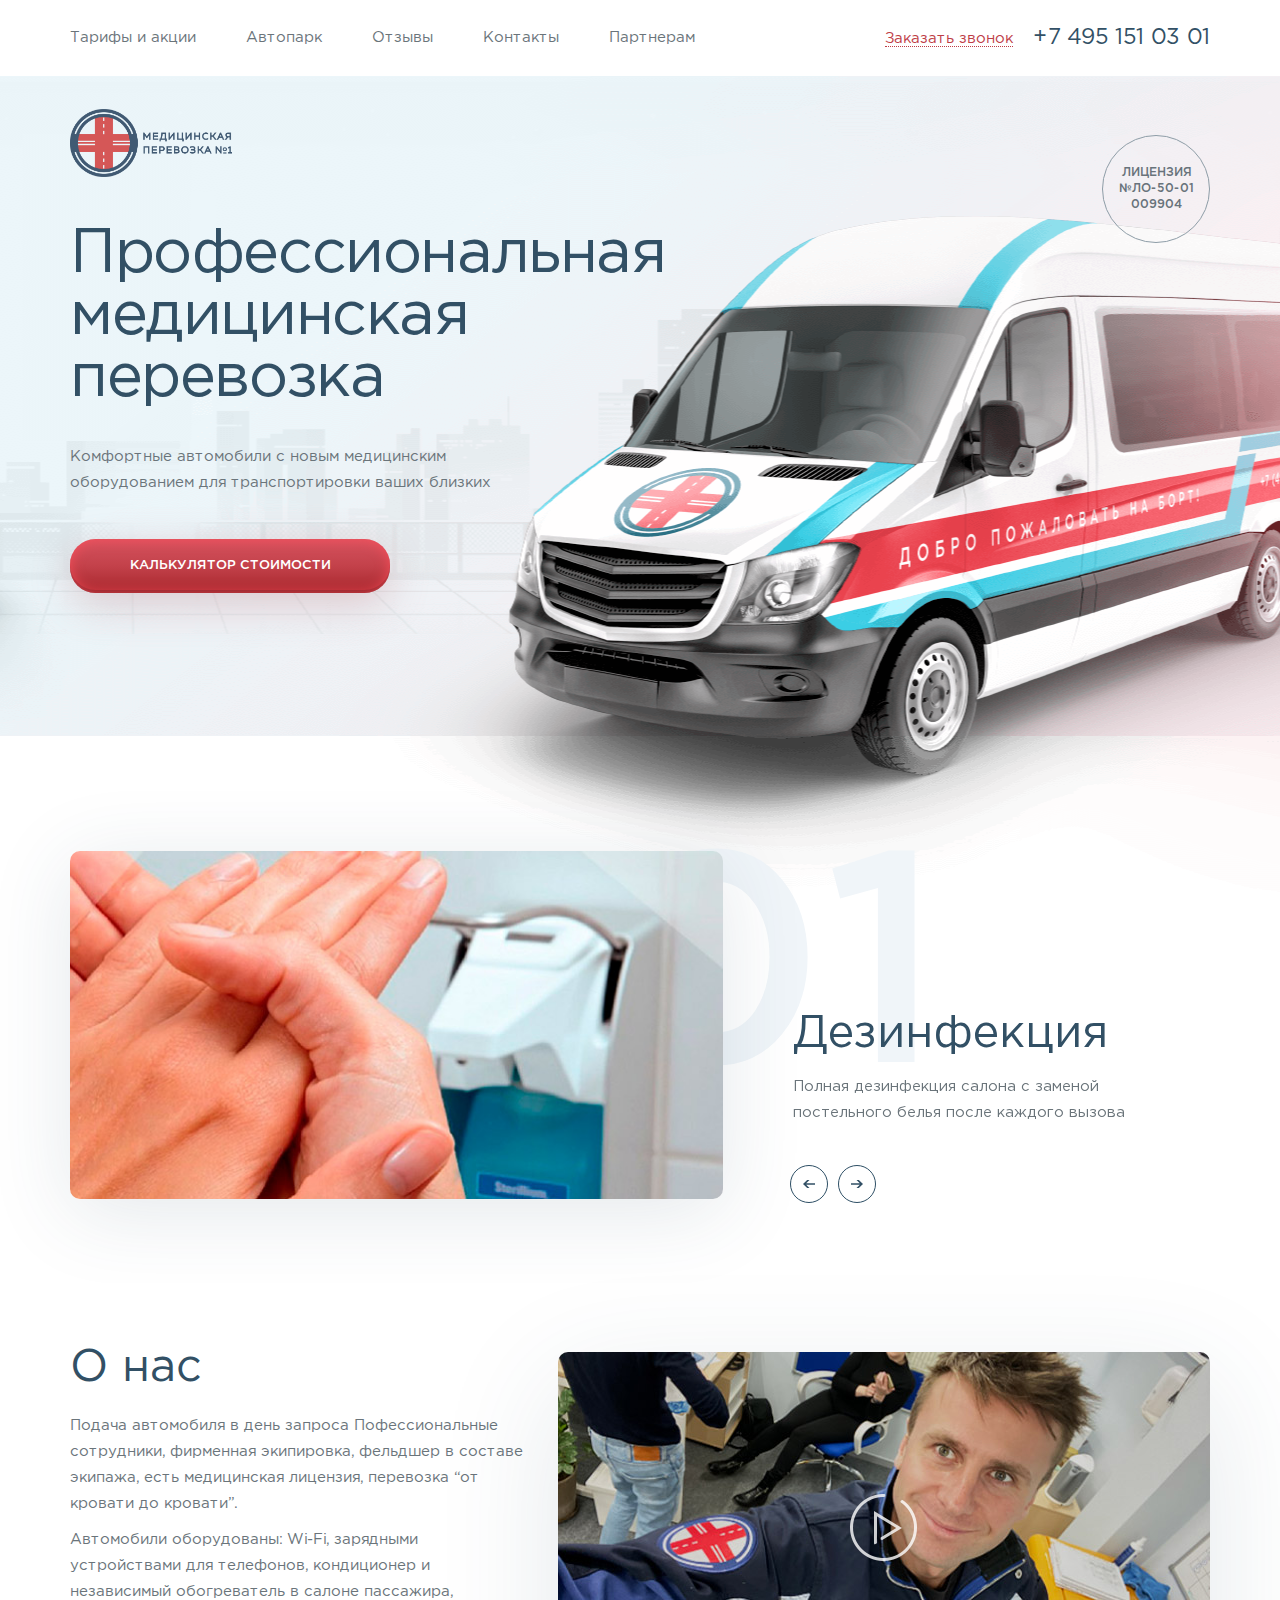
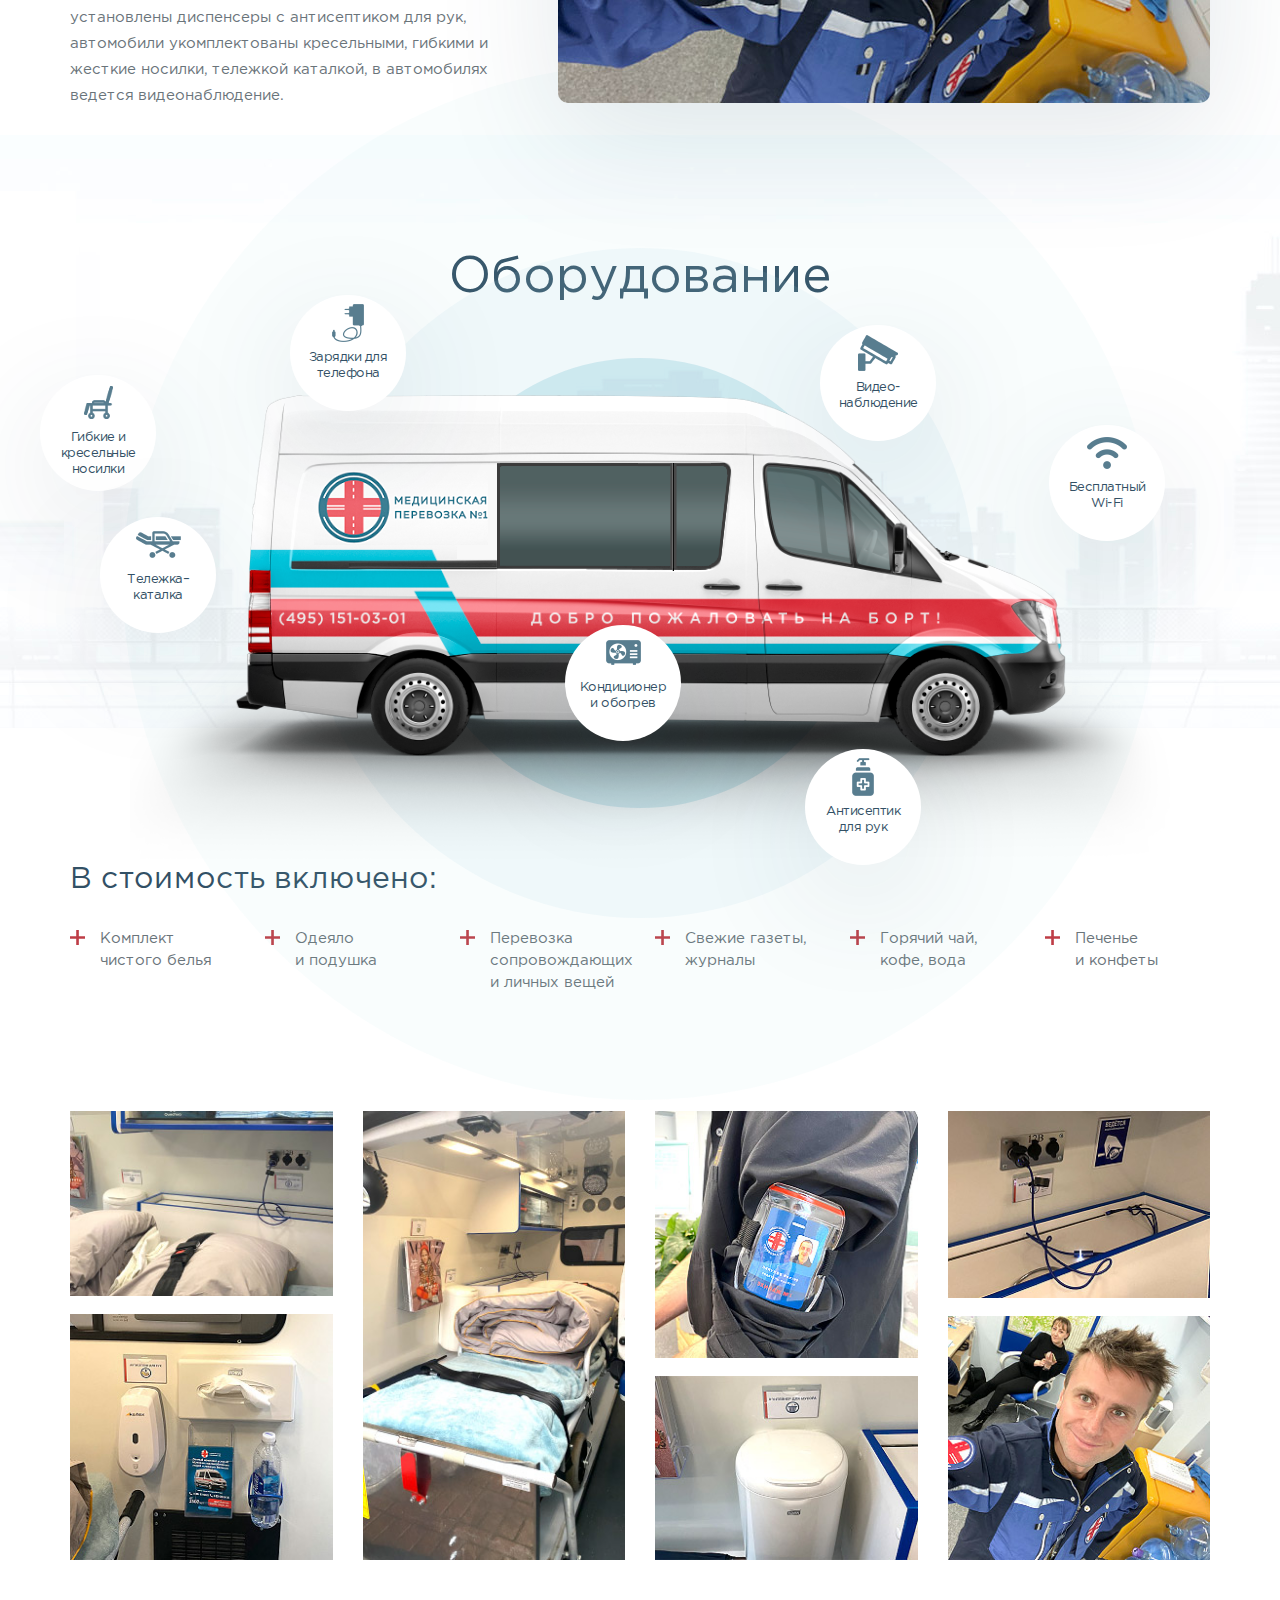
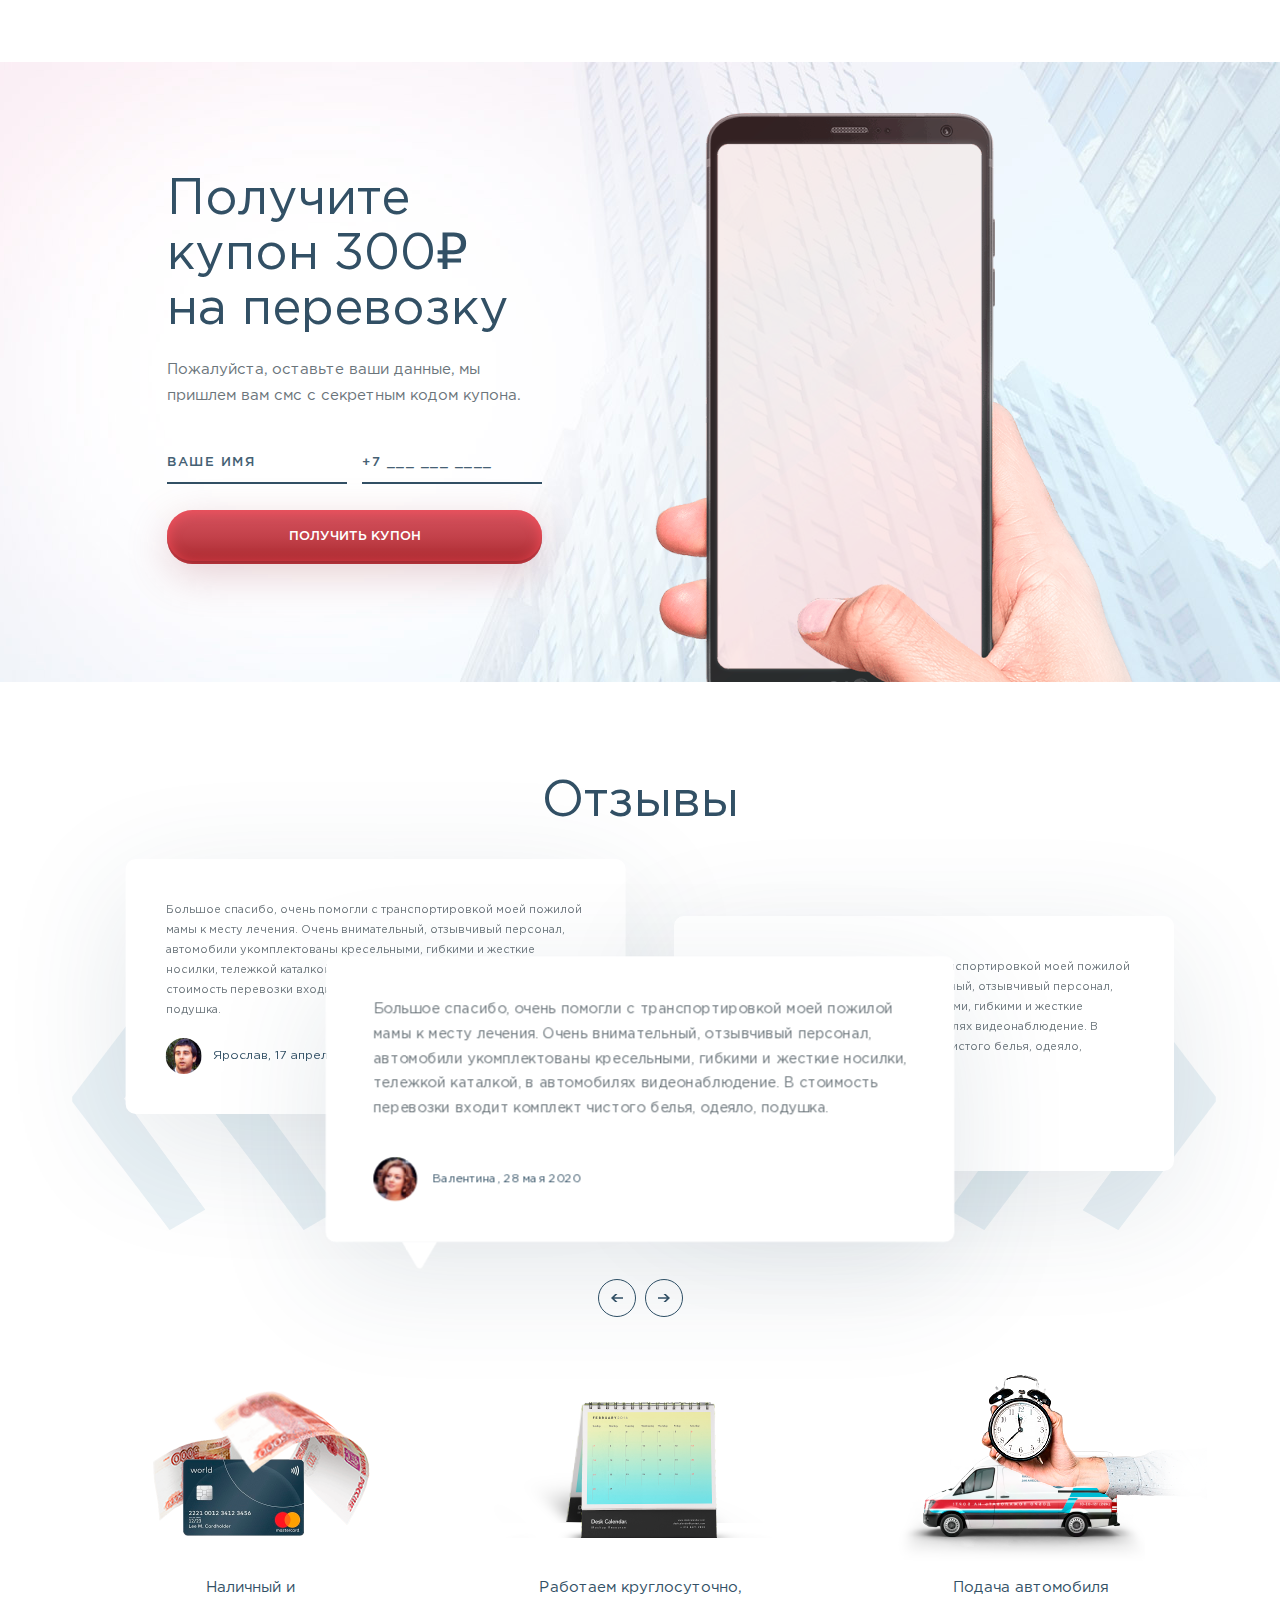
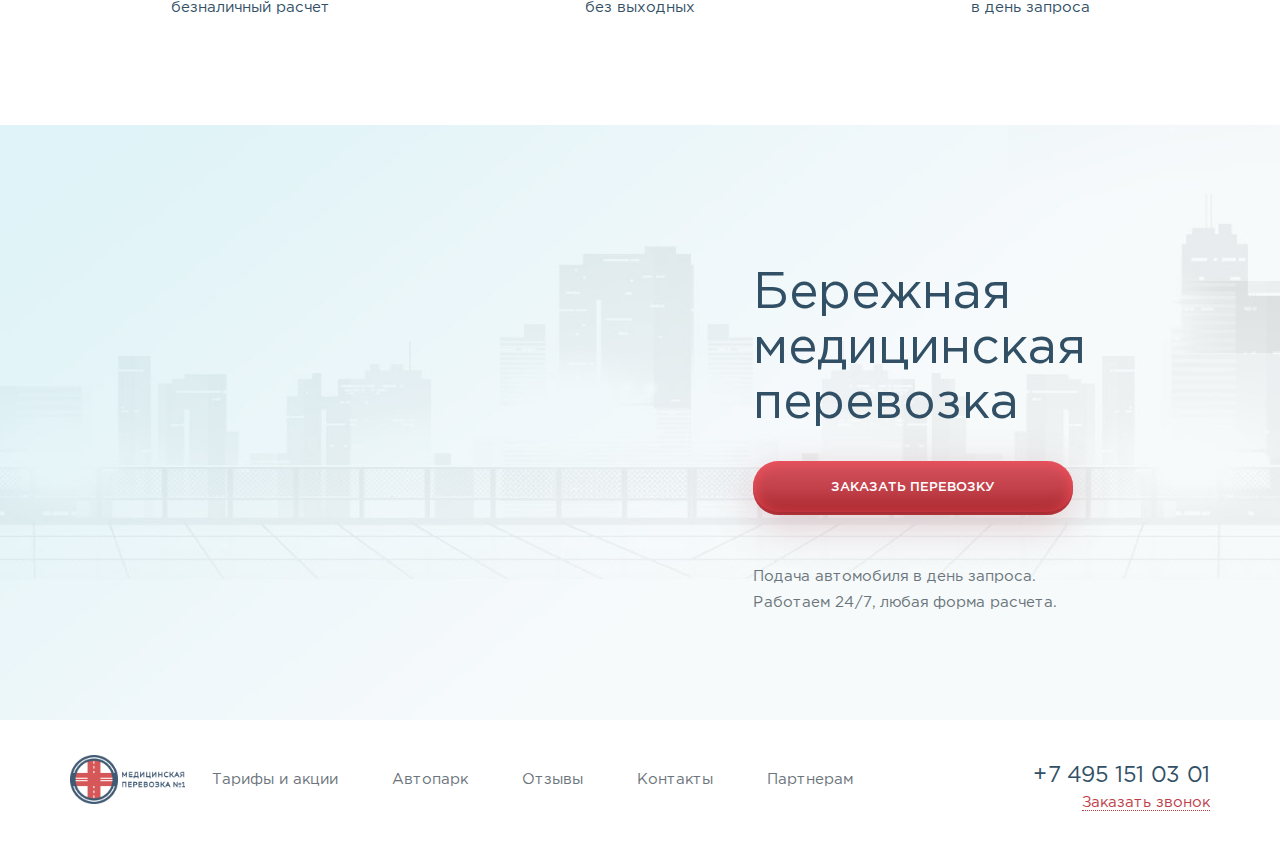
==== commit 92ba7752: "files" ====
--- a/docs/index.html
+++ b/docs/index.html
@@ -20,7 +20,7 @@
 		<link rel="icon" href="images/touch/favicon-96x96.png" sizes="96x96">
 		<link rel="icon" href="images/touch/android-icon-192x192.png" sizes="196x196">
 		<link rel="manifest" href="images/touch/manifest.json">
-		<link rel="stylesheet" href="css/main.css?v=1602483831885">
+		<link rel="stylesheet" href="css/main.css?v=1602498565094">
 	</head>
 	<body>
 		<header>
@@ -533,9 +533,9 @@
 				<p>скоро свяжемся с вами</p>
 			</div>
 		</div>
-		<script src="js/vendor.js?v=1602483831885"></script>
-		<script src="js/main.js?v=1602483831885"></script>
-		<script src="js/aos.js?v=1602483831885"></script>
+		<script src="js/vendor.js?v=1602498565094"></script>
+		<script src="js/main.js?v=1602498565094"></script>
+		<script src="js/aos.js?v=1602498565094"></script>
 		<script>AOS.init();</script>
 	</body>
 </html>